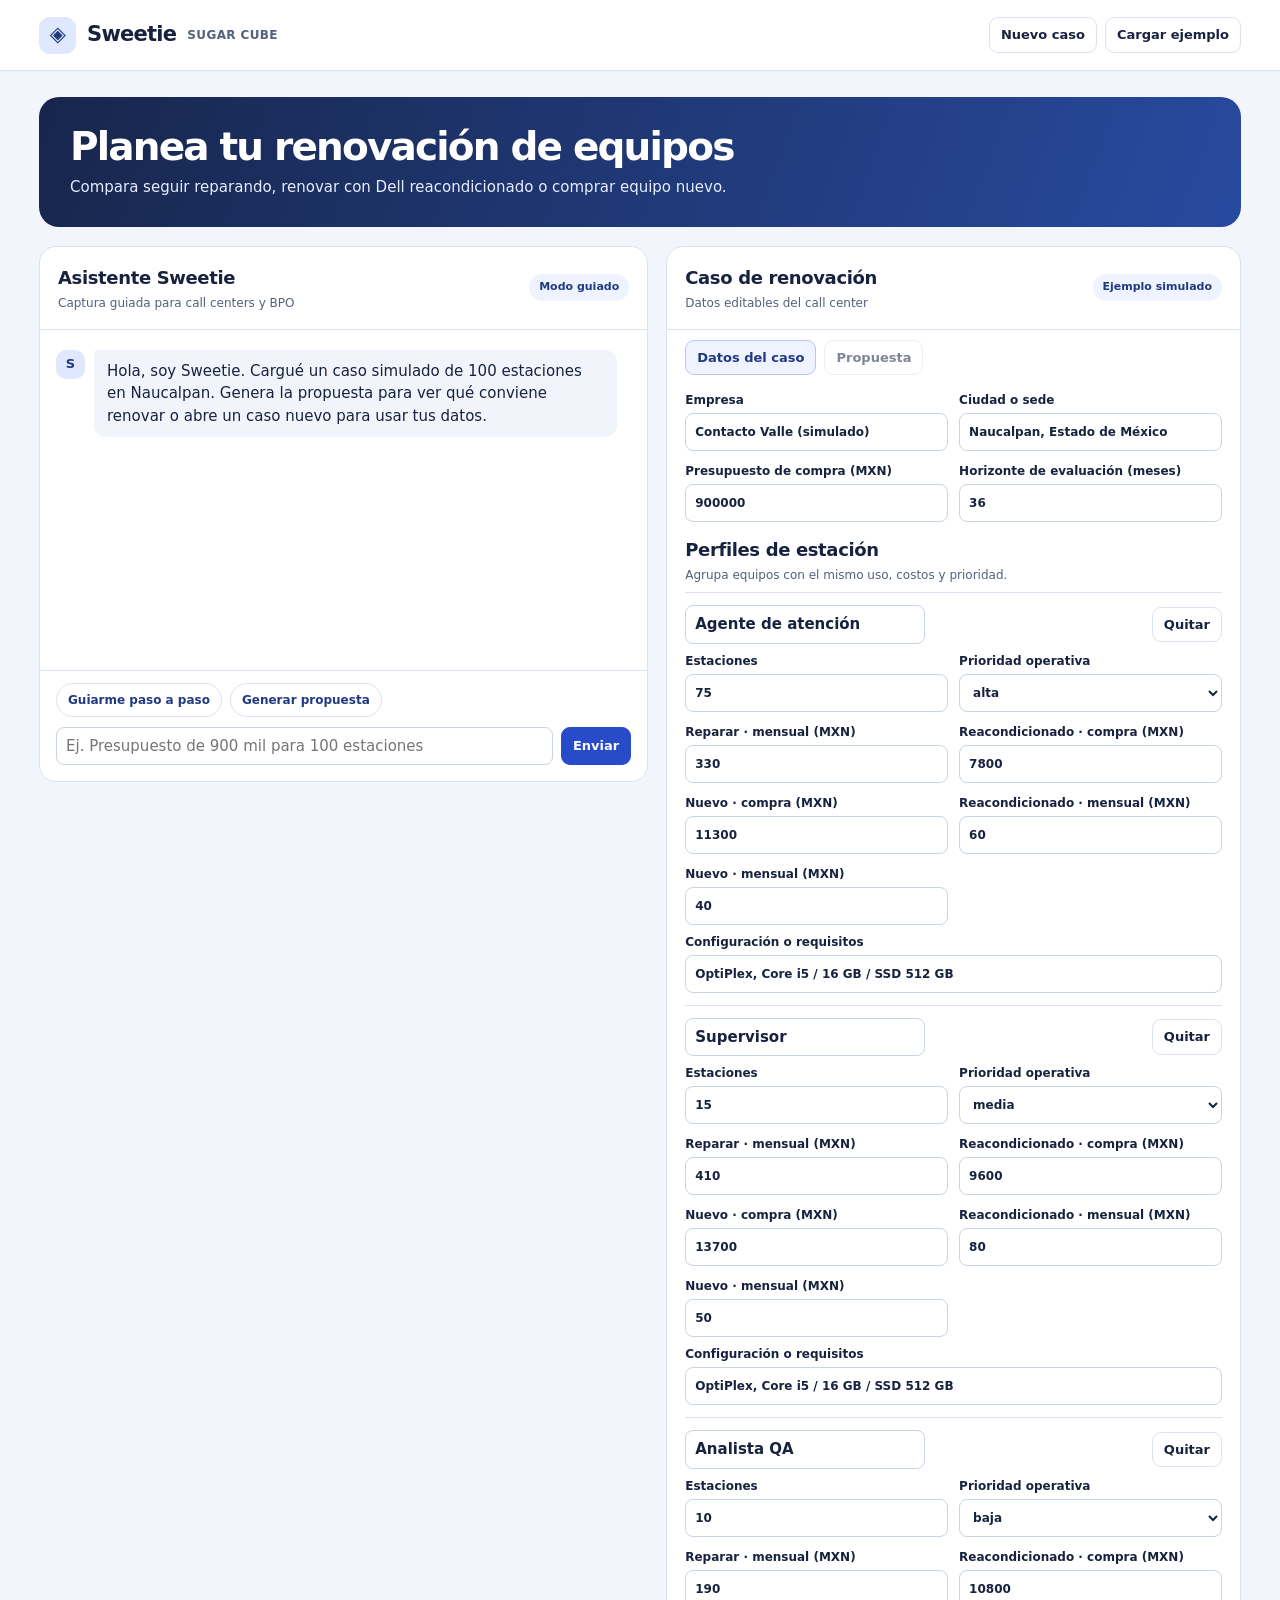
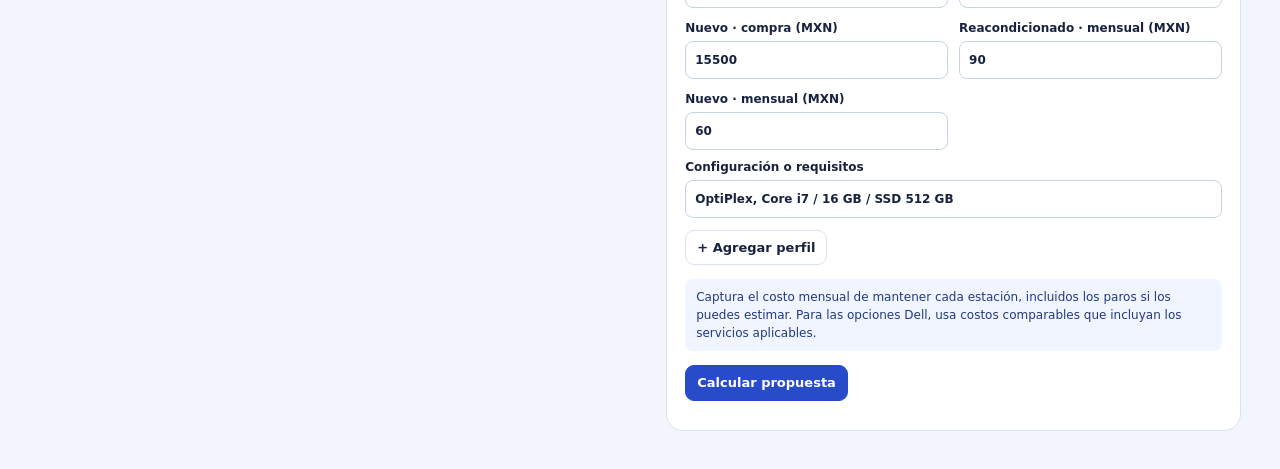
==== index.html @ 418b9417 "Add Sweetie MVP" ====
<!doctype html>
<html lang="es-MX">
<head>
<meta charset="utf-8">
<meta name="viewport" content="width=device-width,initial-scale=1">
<meta name="description" content="Sweetie estima el costo de renovar estaciones de trabajo de call centers.">
<title>Sweetie · Sugar Cube</title>
<style>
:root{color-scheme:light;--navy:#17233e;--muted:#53617a;--blue:#274bc9;--indigo:#203981;--line:#dbe3f0;--paper:#fff;--bg:#f2f5fb;--soft:#eef3ff;--good:#155c47}
*{box-sizing:border-box}body{margin:0;background:var(--bg);color:var(--navy);font:15px/1.5 "Segoe UI",system-ui,sans-serif}button,input,select{font:inherit}button{cursor:pointer}button:focus-visible,input:focus-visible,select:focus-visible,summary:focus-visible{outline:3px solid #6e8bff;outline-offset:3px}button:disabled{opacity:.55;cursor:default}
header{background:#fff;border-bottom:1px solid var(--line)}.top,main{max-width:1250px;margin:auto;padding:0 24px}.top{min-height:70px;display:flex;align-items:center;justify-content:space-between;gap:14px}.brand{display:flex;align-items:center;gap:11px;font-weight:750;font-size:21px;letter-spacing:-.035em}.mark,.avatar{display:grid;place-items:center;background:#dfe8ff;color:var(--indigo);font-weight:800}.mark{width:37px;height:37px;border-radius:11px}.brand span:last-child{font-size:12px;font-weight:650;color:var(--muted);letter-spacing:.03em}.top-actions,.actions,.quick,.tabs{display:flex;gap:8px;flex-wrap:wrap;align-items:center}
main{padding-bottom:38px}.intro{margin:26px 0 19px;padding:28px 31px;background:linear-gradient(110deg,#17264c,#284a9f);color:#fff;border-radius:20px}.intro p{margin:7px 0 0;color:#e7edff}.intro h1{font-size:clamp(27px,4vw,39px);line-height:1.13;margin:0;letter-spacing:-.047em}.columns{display:grid;grid-template-columns:minmax(0,1.06fr) minmax(0,1fr);align-items:start;gap:18px}.panel{background:#fff;border:1px solid var(--line);border-radius:17px;min-width:0;overflow:hidden}.panel-head{padding:17px 18px;border-bottom:1px solid var(--line);display:flex;justify-content:space-between;align-items:center;gap:12px}.panel h2{font-size:18px;margin:0;letter-spacing:-.02em}.caption{font-size:12px;color:var(--muted);margin:3px 0 0}.mode{font-size:11px;font-weight:700;background:var(--soft);color:var(--indigo);border-radius:20px;padding:5px 10px;white-space:nowrap}.log{min-height:265px;height:340px;overflow:auto;padding:20px 16px;display:flex;flex-direction:column;gap:15px}.msg{display:flex;gap:9px;align-items:flex-start}.msg.user{justify-content:flex-end}.avatar{border-radius:10px;flex:0 0 29px;height:29px;font-size:13px}.bubble{margin:0;padding:10px 13px;border-radius:3px 12px 12px;background:#f1f4fa;white-space:pre-wrap;overflow-wrap:anywhere;max-width:91%}.user .bubble{background:#e4ecff;border-radius:12px 3px 12px 12px}
.composer{padding:12px 16px 16px;border-top:1px solid var(--line)}.quick{margin-bottom:10px}.send{display:flex;gap:8px}.send input{flex:1;min-width:0}.button{background:#fff;border:1px solid var(--line);border-radius:9px;color:var(--navy);padding:7px 11px;font-weight:650;font-size:13px}.button:hover{background:var(--soft)}.primary{background:var(--blue);border-color:var(--blue);color:white}.primary:hover{background:#203caa}.chip{border-radius:20px;font-size:12px;color:var(--indigo)}input,select{border:1px solid #c8d3e5;border-radius:8px;min-height:38px;padding:7px 9px;background:#fff;color:var(--navy);width:100%}label{display:grid;gap:4px;font-size:12px;font-weight:650}label small{color:var(--muted);font-weight:400}.casebody,.report{padding:16px 18px}.tabs{padding:10px 18px 0}.tabs button[aria-pressed=true]{background:var(--soft);color:var(--indigo);border-color:#b5c7fb}.grid{display:grid;grid-template-columns:1fr 1fr;gap:11px}.profiles{margin:14px 0}.profile{padding:12px 0;border-top:1px solid var(--line)}.profile:first-of-type{margin-top:8px}.profile-head{display:flex;gap:8px;align-items:center;margin-bottom:8px;justify-content:space-between}.profile-head input{max-width:240px;font-weight:650}.profile-head button{min-width:70px}.actions{margin-top:14px}.report h3{font-size:16px;margin:16px 0 7px}.report h3:first-child{margin-top:0}.report p{margin:8px 0}.metrics{display:grid;grid-template-columns:repeat(3,minmax(0,1fr));gap:7px;margin:14px 0}.metric{background:var(--soft);border-radius:10px;padding:9px 8px}.metric strong{display:block;font-size:clamp(12px,1.5vw,18px);white-space:nowrap}.metric span{display:block;font-size:11px;color:var(--muted)}.table-wrap{overflow:auto}table{border-collapse:collapse;width:100%;font-size:12px;text-align:left;min-width:345px}th,td{padding:8px 6px;border-bottom:1px solid var(--line);vertical-align:top}th{color:var(--muted)}details{margin:12px 0}summary{cursor:pointer;font-weight:650;color:var(--indigo)}.notice{background:#f1f5ff;padding:9px 11px;border-radius:8px;color:var(--indigo);font-size:12px}.error{color:#a21c2c;font-size:13px}.success{color:var(--good);font-size:13px}[hidden]{display:none!important}.sr{position:absolute;width:1px;height:1px;padding:0;overflow:hidden;clip:rect(0,0,0,0);white-space:nowrap;border:0}
@media(max-width:850px){.columns{grid-template-columns:1fr}.log{height:300px}}@media(max-width:490px){.top,main{padding-left:12px;padding-right:12px}.intro{padding:20px}.panel-head,.casebody,.report{padding-left:12px;padding-right:12px}.brand span:last-child{display:none}.log{height:280px}.top-actions{justify-content:flex-end}.metric{padding:7px 5px}}
@media print{header,.intro,#chat,.tabs,#editor,#review .actions,#decision,.mode{display:none!important}body,main,.panel{background:white;padding:0;margin:0;border:0}.columns{display:block}.report{padding:0}}
</style>
</head>
<body>
<header><div class="top"><div class="brand"><span class="mark" aria-hidden="true">◈</span>Sweetie <span>SUGAR CUBE</span></div><div class="top-actions"><button class="button" id="reset">Nuevo caso</button><button class="button" id="demo">Cargar ejemplo</button></div></div></header>
<main>
  <section class="intro"><h1>Planea tu renovación de equipos</h1><p>Compara seguir reparando, renovar con Dell reacondicionado o comprar equipo nuevo.</p></section>
  <div class="columns">
    <section class="panel" id="chat" aria-labelledby="chat-title">
      <div class="panel-head"><div><h2 id="chat-title">Asistente Sweetie</h2><p class="caption">Captura guiada para call centers y BPO</p></div><span class="mode">Modo guiado</span></div>
      <div id="log" class="log" role="log" aria-label="Conversación con Sweetie"></div>
      <div class="composer">
        <div class="quick"><button class="button chip" id="guide">Guiarme paso a paso</button><button class="button chip" id="analyse">Generar propuesta</button></div>
        <form class="send" id="chat-form"><label class="sr" for="message">Mensaje para Sweetie</label><input id="message" placeholder="Ej. Presupuesto de 900 mil para 100 estaciones" maxlength="600" autocomplete="off" required><button class="button primary">Enviar</button></form>
      </div>
    </section>
    <section class="panel" id="workspace" aria-labelledby="case-title">
      <div class="panel-head"><div><h2 id="case-title">Caso de renovación</h2><p class="caption" id="case-caption">Datos editables del call center</p></div><span class="mode" id="case-mode">Ejemplo</span></div>
      <div class="tabs" role="group" aria-label="Vista del caso"><button class="button" id="edit-tab" aria-pressed="true">Datos del caso</button><button class="button" id="result-tab" aria-pressed="false" disabled>Propuesta</button></div>
      <form id="editor" class="casebody">
        <div class="grid">
          <label>Empresa<input name="company" maxlength="100" placeholder="Nombre del call center" required></label>
          <label>Ciudad o sede<input name="city" maxlength="100" placeholder="Ej. Naucalpan"></label>
          <label>Presupuesto de compra (MXN)<input name="budget" type="number" min="1" max="1000000000" step="1" required></label>
          <label>Horizonte de evaluación (meses)<input name="months" type="number" min="1" max="60" step="1" required></label>
        </div>
        <div class="profiles"><h2>Perfiles de estación</h2><p class="caption">Agrupa equipos con el mismo uso, costos y prioridad.</p><div id="profiles"></div><button type="button" class="button" id="add">+ Agregar perfil</button></div>
        <p class="notice" id="assumptions">Captura el costo mensual de mantener cada estación, incluidos los paros si los puedes estimar. Para las opciones Dell, usa costos comparables que incluyan los servicios aplicables.</p>
        <div class="actions"><button class="button primary" type="submit">Calcular propuesta</button></div>
        <p id="edit-status" class="error" role="status"></p>
      </form>
      <section id="review" class="report" hidden></section>
    </section>
  </div>
</main>
<script>
"use strict";
const byId = id => document.getElementById(id);
const currency = new Intl.NumberFormat("es-MX", {style:"currency", currency:"MXN", maximumFractionDigits:0});
const money = number => currency.format(number);
const profiles = [
  {name:"Agente de atención", qty:75, priority:"alta", repair:330, refurb:7800, fresh:11300, upkeep:60, freshUpkeep:40, spec:"OptiPlex, Core i5 / 16 GB / SSD 512 GB"},
  {name:"Supervisor", qty:15, priority:"media", repair:410, refurb:9600, fresh:13700, upkeep:80, freshUpkeep:50, spec:"OptiPlex, Core i5 / 16 GB / SSD 512 GB"},
  {name:"Analista QA", qty:10, priority:"baja", repair:190, refurb:10800, fresh:15500, upkeep:90, freshUpkeep:60, spec:"OptiPlex, Core i7 / 16 GB / SSD 512 GB"}
];
const blankProfile = () => ({name:"",qty:"",priority:"media",repair:"",refurb:"",fresh:"",upkeep:"",freshUpkeep:"",spec:""});
const demo = () => ({company:"Contacto Valle (simulado)",city:"Naucalpan, Estado de México",budget:900000,months:36,demo:true,profiles:structuredClone(profiles)});
const freshCase = () => ({company:"",city:"",budget:"",months:36,demo:false,profiles:[blankProfile()]});
const storageKey = "sweetie-sugarcube-v1";
function loadCase(){
  try {
    const saved = JSON.parse(localStorage.getItem(storageKey));
    if (Array.isArray(saved?.profiles) && saved.profiles.length) return saved;
  } catch {}
  return demo();
}
let data = loadCase();
let report = null;
let guideField = null;
let startedAt = Date.now();
let feedback = "";
function persist(){
  try {localStorage.setItem(storageKey, JSON.stringify(data));} catch {}
}
function invalidate(){
  report = null;
  feedback = "";
  byId("result-tab").disabled = true;
}
function escapeHtml(value){
  return String(value ?? "").replace(/[&<>"']/g, character => ({"&":"&amp;","<":"&lt;",">":"&gt;",'"':"&quot;","'":"&#39;"}[character]));
}
function appendMessage(text, sender="assistant"){
  const wrap = document.createElement("div");
  wrap.className = "msg " + sender;
  if (sender === "assistant"){
    const avatar = document.createElement("span");
    avatar.className = "avatar";
    avatar.setAttribute("aria-hidden","true");
    avatar.textContent = "S";
    wrap.append(avatar);
  }
  const bubble = document.createElement("p");
  bubble.className = "bubble";
  bubble.textContent = text;
  wrap.append(bubble);
  byId("log").append(wrap);
  byId("log").scrollTop = byId("log").scrollHeight;
}
const fieldNames = {qty:"Estaciones",repair:"Reparar · mensual (MXN)",refurb:"Reacondicionado · compra (MXN)",fresh:"Nuevo · compra (MXN)",upkeep:"Reacondicionado · mensual (MXN)",freshUpkeep:"Nuevo · mensual (MXN)"};
function numberField(key, value){
  return '<label>'+fieldNames[key]+'<input data-field="'+key+'" type="number" required min="'+(key==="qty"||key==="refurb"||key==="fresh"?1:0)+'" max="'+(key==="qty"?100000:10000000)+'" step="1" value="'+escapeHtml(value)+'"></label>';
}
function renderCase(){
  for (const key of ["company","city","budget","months"]) byId("editor").elements[key].value = data[key];
  byId("case-mode").textContent = data.demo ? "Ejemplo simulado" : "Caso editable";
  byId("profiles").innerHTML = data.profiles.map((profile,index) => `
    <section class="profile" data-index="${index}">
      <div class="profile-head"><label class="sr" for="profile-${index}">Nombre del perfil ${index+1}</label><input id="profile-${index}" data-field="name" placeholder="Nombre del perfil" maxlength="75" required value="${escapeHtml(profile.name)}">
      <button type="button" class="button" data-remove ${data.profiles.length===1?"disabled":""}>Quitar</button></div>
      <div class="grid">
        ${numberField("qty",profile.qty)}
        <label>Prioridad operativa<select data-field="priority">${["alta","media","baja"].map(value=>`<option ${profile.priority===value?"selected":""}>${value}</option>`).join("")}</select></label>
        ${["repair","refurb","fresh","upkeep","freshUpkeep"].map(key=>numberField(key,profile[key])).join("")}
      </div>
      <label style="margin-top:8px">Configuración o requisitos<input data-field="spec" maxlength="150" placeholder="Ej. 16 GB de RAM y SSD de 512 GB" value="${escapeHtml(profile.spec)}"></label>
    </section>`).join("");
}
function showTab(result){
  byId("review").hidden = !result;
  byId("editor").hidden = result;
  byId("edit-tab").setAttribute("aria-pressed", !result);
  byId("result-tab").setAttribute("aria-pressed", result);
  byId("edit-tab").style.background = result ? "" : "var(--soft)";
  byId("result-tab").style.background = result ? "var(--soft)" : "";
}
function replaceCase(next, message){
  data = next;
  feedback = "";
  guideField = null;
  startedAt = Date.now();
  invalidate();
  persist();
  renderCase();
  showTab(false);
  byId("log").replaceChildren();
  byId("edit-status").textContent = "";
  appendMessage(message);
}
function calculate(input){
  const period = Number(input.months);
  const budget = Number(input.budget);
  const priority = {alta:0,media:1,baja:2};
  const rows = input.profiles.map(profile => {
    const repair = Number(profile.repair) * period;
    const refurb = Number(profile.refurb) + Number(profile.upkeep) * period;
    const fresh = Number(profile.fresh) + Number(profile.freshUpkeep) * period;
    return { ...profile, qty:Number(profile.qty), repair, refurb, fresh, replace:0, option:"", savings:0, spend:0 };
  });
  const totals = rows.reduce((acc,row) => {
    acc.qty += row.qty;
    for (const scenario of ["repair","refurb","fresh"]) acc[scenario] += row[scenario] * row.qty;
    return acc;
  },{qty:0,repair:0,refurb:0,fresh:0});
  let remaining = budget;
  rows.sort((a,b) => priority[a.priority]-priority[b.priority] ||
    (b.repair-Math.min(b.refurb,b.fresh))-(a.repair-Math.min(a.refurb,a.fresh)));
  for (const row of rows){
    const options = [
      {label:"Dell reacondicionado", total:row.refurb, price:Number(row.refurb)-Number(row.upkeep)*period},
      {label:"Dell nuevo", total:row.fresh, price:Number(row.fresh)-Number(row.freshUpkeep)*period}
    ].sort((a,b) => a.total-b.total || a.price-b.price);
    row.choices = [];
    for (const option of options){
      if (option.total >= row.repair) continue;
      const count = Math.min(row.qty-row.replace, Math.floor(remaining/option.price));
      if (!count) continue;
      remaining -= count * option.price;
      row.replace += count;
      row.spend += count * option.price;
      row.savings += count * (row.repair-option.total);
      row.choices.push(count+" "+option.label);
    }
    row.option = row.choices.join(" + ") || "Seguir reparando";
  }
  const spend = budget-remaining;
  const savings = rows.reduce((sum,row)=>sum+row.savings,0);
  const replaced = rows.reduce((sum,row)=>sum+row.replace,0);
  return {period,budget,rows,totals,spend,savings,replaced,tco:totals.repair-savings};
}
function renderReport(){
  const {period,budget,rows,totals,spend,savings,replaced,tco} = report;
  byId("review").innerHTML = `
    <h3>${escapeHtml(data.company)}</h3>
    <p class="caption">${escapeHtml(data.city || "Sede por confirmar")} · ${totals.qty} estaciones · horizonte de ${period} meses · importes en MXN</p>
    <div class="metrics"><div class="metric"><span>Renovar ahora</span><strong>${replaced} de ${totals.qty}</strong></div><div class="metric"><span>Inversión de compra</span><strong>${money(spend)}</strong></div><div class="metric"><span>Ahorro estimado</span><strong>${money(savings)}</strong></div></div>
    <p>${replaced ? `El plan cuesta ${money(tco)} en ${period} meses frente a ${money(totals.repair)} si mantienes todos los equipos. Quedan ${money(budget-spend)} de presupuesto de compra.` : "Con los costos y el presupuesto capturados, seguir reparando es la recomendación económica. Si un equipo pone en riesgo la operación, revisa el costo de los paros y su prioridad."}</p>
    <h3>Qué equipos renovar primero</h3>
    <div class="table-wrap"><table><thead><tr><th>Perfil</th><th>Acción</th><th>Inversión</th><th>Ahorro</th></tr></thead><tbody>${rows.map(row=>`<tr><td><strong>${escapeHtml(row.name)}</strong><br>${row.qty} · prioridad ${row.priority}</td><td>${row.option}${row.replace>0 && row.replace<row.qty?"<br>"+(row.qty-row.replace)+" siguen en reparación":""}</td><td>${money(row.spend)}</td><td>${money(row.savings)}</td></tr>`).join("")}</tbody></table></div>
    <h3>Costo por estación a ${period} meses</h3>
    <div class="table-wrap"><table><thead><tr><th>Perfil</th><th>Reparar</th><th>Reacond.</th><th>Nuevo</th></tr></thead><tbody>${rows.map(row=>`<tr><td>${escapeHtml(row.name)}</td><td>${money(row.repair)}</td><td>${money(row.refurb)}</td><td>${money(row.fresh)}</td></tr>`).join("")}<tr><th>Flota completa</th><th>${money(totals.repair)}</th><th>${money(totals.refurb)}</th><th>${money(totals.fresh)}</th></tr></tbody></table></div>
    <details><summary>Cómo se calculó</summary><p>Costo total = compra + costo mensual × meses. El plan atiende primero la prioridad operativa y, dentro de cada nivel, el mayor ahorro potencial por estación. Solo renueva cuando reduce el costo total y cabe en presupuesto.</p></details>
    <p class="notice">${data.demo?"Ejemplo con datos y precios ficticios. ":"Estimación con los datos capturados. "}El partner Dell Gold o Authorized debe confirmar precio, disponibilidad, instalación y garantía.</p>
    <label id="decision">¿Acepta cotizar con un partner?<select id="feedback"><option value="">Pendiente</option><option value="Sí">Sí, acepta cotizar</option><option value="No">No por ahora</option></select></label>
    <div class="actions"><button class="button primary" id="download">Descargar solicitud</button><button class="button" id="print">Imprimir / PDF</button></div>
  `;
  byId("feedback").value = feedback;
  byId("feedback").addEventListener("change",event=>{feedback=event.target.value;});
  byId("download").addEventListener("click",download);
  byId("print").addEventListener("click",()=>window.print());
}
function download(){
  const text = [
    "SWEETIE · SOLICITUD DE COTIZACIÓN PRELIMINAR",
    "Destinatario: partner Dell Gold o Authorized",
    "Empresa: "+data.company, "Sede: "+(data.city||"Por confirmar"),
    "Caso: "+(data.demo?"simulado":"capturado"), "Moneda: MXN",
    "Estado de aceptación: "+(feedback||"Pendiente"),
    "Horizonte: "+report.period+" meses", "Presupuesto de compra: "+money(report.budget),
    "Inversión estimada: "+money(report.spend), "Ahorro estimado: "+money(report.savings),
    "Tiempo desde carga del caso: "+report.elapsed+" s al generar la propuesta",
    "",...report.rows.flatMap(row=>[
      row.name+" · "+row.qty+" estaciones · prioridad "+row.priority,
      "Configuración requerida: "+(row.spec||"Por confirmar"),
      "Plan: "+row.option+(row.replace && row.replace<row.qty ? "; reparar "+(row.qty-row.replace) : ""),
      "Costo por estación en el horizonte: reparar "+money(row.repair)+", reacondicionado "+money(row.refurb)+", nuevo "+money(row.fresh),""
    ]),
    "Favor de confirmar configuración, stock, condición, garantía, instalación, impuestos y plazo de entrega."
  ].join("\r\n");
  const url = URL.createObjectURL(new Blob(["\ufeff",text],{type:"text/plain;charset=utf-8"}));
  const link = document.createElement("a");
  link.href = url;
  link.download = "Sweetie_Solicitud_Cotizacion.txt";
  link.click();
  setTimeout(()=>URL.revokeObjectURL(url),1000);
}
function analyse(){
  showTab(false);
  const form=byId("editor");
  if (!form.reportValidity() || !data.company.trim() || data.profiles.some(profile=>!profile.name.trim())){
    byId("edit-status").textContent = "Completa los datos requeridos y asigna un nombre a cada perfil.";
    appendMessage("Para calcular la propuesta, necesito los datos requeridos de tu caso. Revisa los campos marcados y vuelve a intentar.");
    return;
  }
  byId("edit-status").textContent = "";
  report = {...calculate(data),elapsed:Math.round((Date.now()-startedAt)/1000)};
  guideField = null;
  renderReport();
  byId("result-tab").disabled = false;
  showTab(true);
  appendMessage(report.replaced
    ? "Empezaría por renovar "+report.replaced+" de "+report.totals.qty+" estaciones. La inversión estimada es "+money(report.spend)+" MXN y el ahorro frente a seguir reparando es "+money(report.savings)+" MXN a "+report.period+" meses. Revisa el desglose en la propuesta."
    : "Con los datos capturados, recomiendo seguir reparando. Consulta en la propuesta cuánto cuesta cada alternativa y ajusta los supuestos si tienes datos más precisos.");
}
const prompts = {
  company:"¿Cómo se llama el call center?",
  budget:"¿Cuál es el presupuesto de compra en pesos mexicanos? Puedes escribir 900 mil o 1.2 millones.",
  qty:"¿Cuántas estaciones tiene el primer perfil? Si hay más perfiles, puedes agregarlos en Datos del caso.",
  repair:"¿Cuánto cuesta al mes mantener cada estación de ese perfil? Incluye paros si los conoces.",
  refurb:"¿Cuánto cuesta comprar una estación Dell reacondicionada para ese perfil?",
  fresh:"¿Cuánto cuesta comprar una estación Dell nueva para ese perfil?",
  upkeep:"¿Cuál sería el costo mensual por estación reacondicionada? Usa 0 solo si corresponde a tu supuesto.",
  freshUpkeep:"¿Cuál sería el costo mensual de mantenimiento por estación nueva?",
  months:"¿En cuántos meses quieres comparar las alternativas? Elige entre 1 y 60."
};
function askNext(){
  const first = data.profiles[0];
  guideField = Object.keys(prompts).find(field=>(field in data?data[field]:first[field])==="") || null;
  appendMessage(guideField ? prompts[guideField] : "Ya tienes datos para el primer perfil. Revisa el nombre, la prioridad y los requisitos en Datos del caso. Luego puedes agregar perfiles o generar la propuesta.");
}
function parseAmount(value){
  const match = value.match(/\d[\d,.\s]*(?:\s*(?:millones|millón|millon|mil)\b)?/i);
  if (!match) return null;
  const raw = match[0].trim().replace(/\s+(?=\d)/g,"");
  const scale = /mill/i.test(raw) ? 1000000 : /mil/i.test(raw) ? 1000 : 1;
  const digits = raw.replace(/[^\d.,]/g,"");
  const number = Number(scale>1 && /^\d+,\d{1,2}$/.test(digits) ? digits.replace(",",".") : digits.replace(/,/g,""));
  return Number.isFinite(number) ? Math.round(number*scale) : null;
}
function capture(message){
  const norm = message.toLowerCase().normalize("NFD").replace(/[\u0300-\u036f]/g,"");
  if (/generar|calcular|ver propuesta|^cotizar$/.test(norm)){analyse();return;}
  if (guideField){
    const field = guideField;
    const value = field==="company" ? message.slice(0,100) : parseAmount(message);
    const min = ["repair","upkeep","freshUpkeep"].includes(field)?0:1;
    const max = ({budget:1e9,qty:100000,months:60})[field] || 1e7;
    if(field!=="company" && (value===null || value<min || value>max || /^\s*-/.test(message))){
      appendMessage("Ese valor queda fuera del rango permitido. "+prompts[field]);
      return;
    }
    if(field in data){data[field]=value;}else{data.profiles[0][field]=value;}
    if (!data.profiles[0].name) data.profiles[0].name="Agentes de atención";
    invalidate();persist();renderCase();showTab(false);askNext();return;
  }
  const captured = [];
  const quantity = norm.match(/(?:^|[^\d.,-])(\d+)\s*(?:estaciones|equipos|puestos|computadoras)\b/);
  const budget = norm.match(/presupuesto\s*(?:(?:es|de|maximo)\s*)*[:=]?\s*\$?\s*(\d[\d,.]*(?:\s*(?:millones|millon|mil)\b)?)/);
  const months = norm.match(/(?:^|[^\d.,-])(\d+)\s*meses\b/);
  if (quantity && Number(quantity[1])>0 && Number(quantity[1])<=100000) {
    if(data.profiles.length===1){data.profiles[0].qty=Number(quantity[1]);captured.push(quantity[1]+" estaciones");}
    else if (Number(quantity[1])!==data.profiles.reduce((sum,row)=>sum+Number(row.qty),0)){
      appendMessage("El caso tiene varios perfiles. Ajusta el número de estaciones de cada perfil en Datos del caso.");
    }
  }
  if (budget){
    const amount = parseAmount(budget[1]);
    if(amount>0 && amount<=1e9){data.budget=amount;captured.push("presupuesto de "+money(amount)+" MXN");}
  }
  if (months && Number(months[1])>0 && Number(months[1])<=60){data.months=Number(months[1]);captured.push(months[1]+" meses de evaluación");}
  if(captured.length){
    invalidate();persist();renderCase();showTab(false);
    appendMessage("Actualicé el caso con "+captured.join(", ")+". Puedes completar los datos por perfil o generar la propuesta.");
    return;
  }
  if(/ahorro|costo total|formula/.test(norm)){
    appendMessage("Para cada estación sumo el precio de compra y los costos mensuales del horizonte elegido. El ahorro es la diferencia frente a seguir reparando durante esos mismos meses.");
    return;
  }
  if(/partner|garantia|inventario/.test(norm)){
    appendMessage("El partner Dell Gold o Authorized revisa la solicitud y confirma disponibilidad, precio, garantía e instalación. Puedes descargar la solicitud desde la propuesta.");
    return;
  }
  appendMessage("Puedo capturar presupuesto, número de estaciones y meses, o guiarte con los campos que faltan. Prueba «Presupuesto de 900 mil para 100 estaciones» o selecciona Guiarme paso a paso.");
}
byId("editor").addEventListener("input",event=>{
  const target=event.target;
  const row=target.closest("[data-index]");
  if(row){data.profiles[Number(row.dataset.index)][target.dataset.field]=target.value;}
  else if(target.name){data[target.name]=target.value;}
  invalidate();persist();
});
byId("editor").addEventListener("submit",event=>{event.preventDefault();analyse();});
byId("profiles").addEventListener("click",event=>{
  const button=event.target.closest("[data-remove]");
  if(!button || data.profiles.length===1)return;
  data.profiles.splice(Number(button.closest("[data-index]").dataset.index),1);
  invalidate();persist();renderCase();
});
byId("add").addEventListener("click",()=>{
  data.profiles.push(blankProfile());invalidate();persist();renderCase();
  byId("profile-"+(data.profiles.length-1)).focus();
});
byId("chat-form").addEventListener("submit",event=>{
  event.preventDefault();
  const field=byId("message");
  const message=field.value.trim();
  if(!message)return;
  field.value="";appendMessage(message,"user");capture(message);
});
byId("guide").addEventListener("click",()=>{showTab(false);askNext();byId("message").focus();});
byId("analyse").addEventListener("click",analyse);
byId("edit-tab").addEventListener("click",()=>showTab(false));
byId("result-tab").addEventListener("click",()=>{if(report)showTab(true);});
byId("reset").addEventListener("click",()=>{
  if (!data.demo && data.company && !window.confirm("¿Reemplazar el caso actual por uno nuevo?")) return;
  replaceCase(freshCase(),"Hola, soy Sweetie. ¿Cómo se llama el call center que quiere renovar sus equipos?");
  guideField = "company";
});
byId("demo").addEventListener("click",()=>{
  if (!data.demo && data.company && !window.confirm("¿Reemplazar el caso actual por el ejemplo?")) return;
  replaceCase(demo(),"Cargué un ejemplo de 100 estaciones en Naucalpan. Puedes cambiar sus datos o generar la propuesta para ver qué conviene renovar primero.");
});
renderCase();
showTab(false);
appendMessage(data.demo
  ? "Hola, soy Sweetie. Cargué un caso simulado de 100 estaciones en Naucalpan. Genera la propuesta para ver qué conviene renovar o abre un caso nuevo para usar tus datos."
  : "Hola, soy Sweetie. Puedes retomar tu caso guardado, ajustar los perfiles o generar la propuesta.");
</script>
</body>
</html>
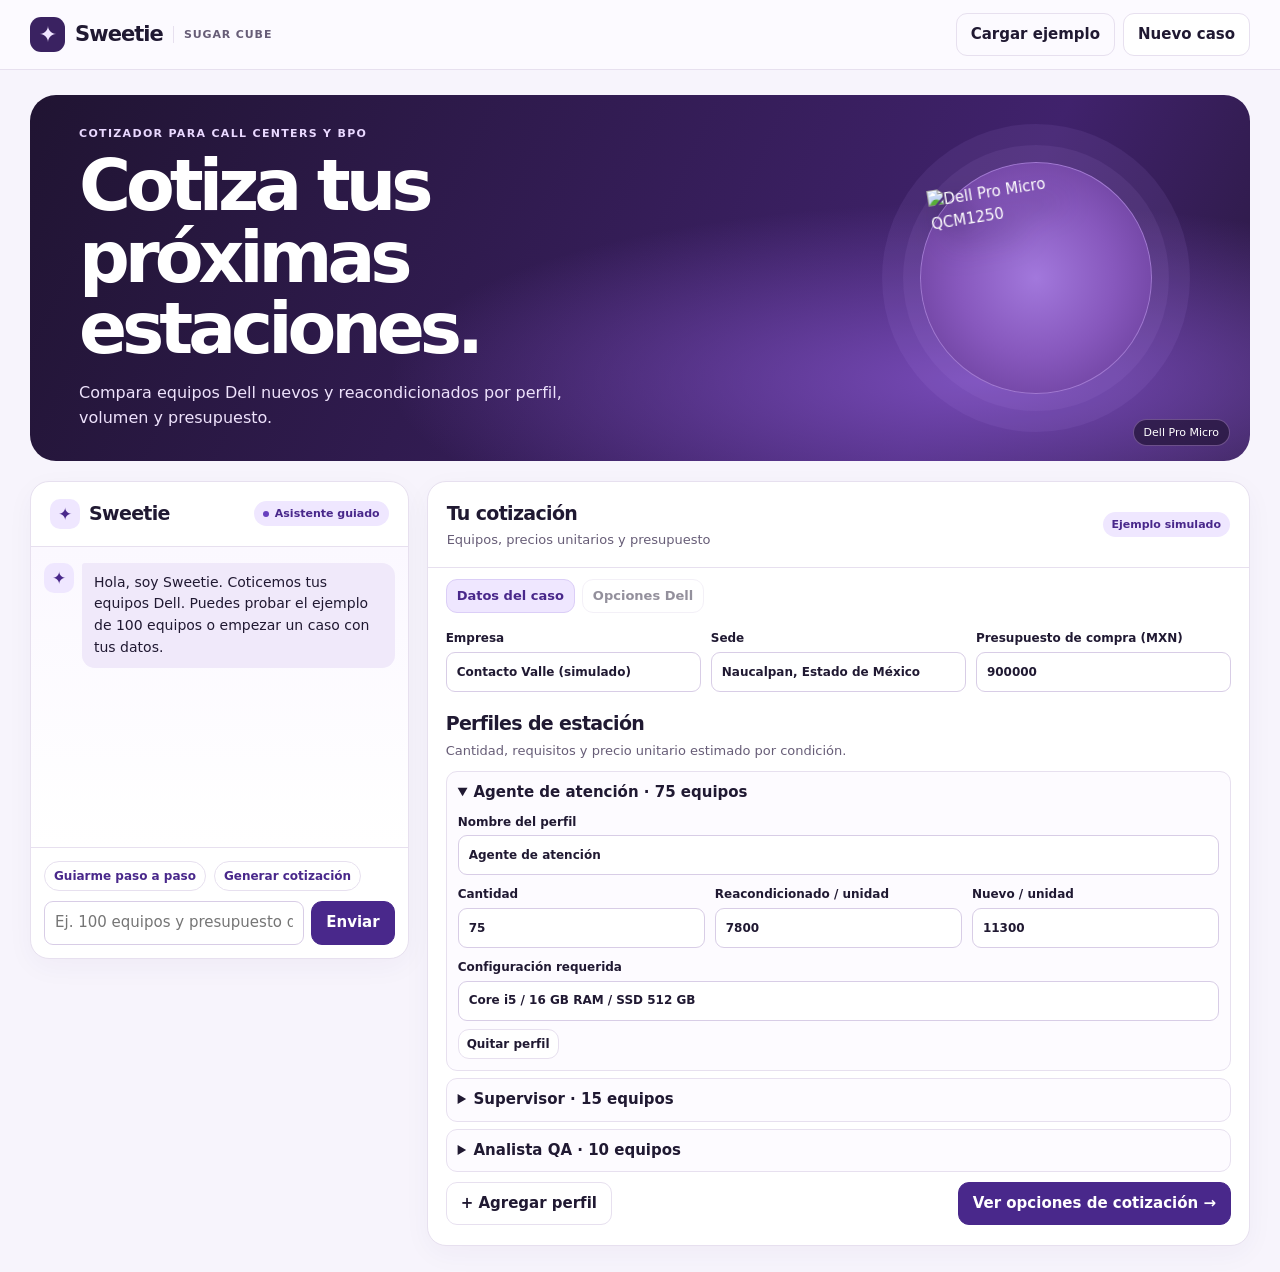
==== commit 87234e42: "Redesign Sweetie and add illustrated Dell purchase quotes" ====
--- a/index.html
+++ b/index.html
@@ -2,365 +2,294 @@
 <html lang="es-MX">
 <head>
 <meta charset="utf-8">
-<meta name="viewport" content="width=device-width,initial-scale=1">
-<meta name="description" content="Sweetie estima el costo de renovar estaciones de trabajo de call centers.">
+<meta name="viewport" content="width=device-width, initial-scale=1">
+<meta name="description" content="Cotiza equipos Dell nuevos y reacondicionados para tu call center con Sweetie.">
 <title>Sweetie · Sugar Cube</title>
+<link rel="preconnect" href="https://i.dell.com">
 <style>
-:root{color-scheme:light;--navy:#17233e;--muted:#53617a;--blue:#274bc9;--indigo:#203981;--line:#dbe3f0;--paper:#fff;--bg:#f2f5fb;--soft:#eef3ff;--good:#155c47}
-*{box-sizing:border-box}body{margin:0;background:var(--bg);color:var(--navy);font:15px/1.5 "Segoe UI",system-ui,sans-serif}button,input,select{font:inherit}button{cursor:pointer}button:focus-visible,input:focus-visible,select:focus-visible,summary:focus-visible{outline:3px solid #6e8bff;outline-offset:3px}button:disabled{opacity:.55;cursor:default}
-header{background:#fff;border-bottom:1px solid var(--line)}.top,main{max-width:1250px;margin:auto;padding:0 24px}.top{min-height:70px;display:flex;align-items:center;justify-content:space-between;gap:14px}.brand{display:flex;align-items:center;gap:11px;font-weight:750;font-size:21px;letter-spacing:-.035em}.mark,.avatar{display:grid;place-items:center;background:#dfe8ff;color:var(--indigo);font-weight:800}.mark{width:37px;height:37px;border-radius:11px}.brand span:last-child{font-size:12px;font-weight:650;color:var(--muted);letter-spacing:.03em}.top-actions,.actions,.quick,.tabs{display:flex;gap:8px;flex-wrap:wrap;align-items:center}
-main{padding-bottom:38px}.intro{margin:26px 0 19px;padding:28px 31px;background:linear-gradient(110deg,#17264c,#284a9f);color:#fff;border-radius:20px}.intro p{margin:7px 0 0;color:#e7edff}.intro h1{font-size:clamp(27px,4vw,39px);line-height:1.13;margin:0;letter-spacing:-.047em}.columns{display:grid;grid-template-columns:minmax(0,1.06fr) minmax(0,1fr);align-items:start;gap:18px}.panel{background:#fff;border:1px solid var(--line);border-radius:17px;min-width:0;overflow:hidden}.panel-head{padding:17px 18px;border-bottom:1px solid var(--line);display:flex;justify-content:space-between;align-items:center;gap:12px}.panel h2{font-size:18px;margin:0;letter-spacing:-.02em}.caption{font-size:12px;color:var(--muted);margin:3px 0 0}.mode{font-size:11px;font-weight:700;background:var(--soft);color:var(--indigo);border-radius:20px;padding:5px 10px;white-space:nowrap}.log{min-height:265px;height:340px;overflow:auto;padding:20px 16px;display:flex;flex-direction:column;gap:15px}.msg{display:flex;gap:9px;align-items:flex-start}.msg.user{justify-content:flex-end}.avatar{border-radius:10px;flex:0 0 29px;height:29px;font-size:13px}.bubble{margin:0;padding:10px 13px;border-radius:3px 12px 12px;background:#f1f4fa;white-space:pre-wrap;overflow-wrap:anywhere;max-width:91%}.user .bubble{background:#e4ecff;border-radius:12px 3px 12px 12px}
-.composer{padding:12px 16px 16px;border-top:1px solid var(--line)}.quick{margin-bottom:10px}.send{display:flex;gap:8px}.send input{flex:1;min-width:0}.button{background:#fff;border:1px solid var(--line);border-radius:9px;color:var(--navy);padding:7px 11px;font-weight:650;font-size:13px}.button:hover{background:var(--soft)}.primary{background:var(--blue);border-color:var(--blue);color:white}.primary:hover{background:#203caa}.chip{border-radius:20px;font-size:12px;color:var(--indigo)}input,select{border:1px solid #c8d3e5;border-radius:8px;min-height:38px;padding:7px 9px;background:#fff;color:var(--navy);width:100%}label{display:grid;gap:4px;font-size:12px;font-weight:650}label small{color:var(--muted);font-weight:400}.casebody,.report{padding:16px 18px}.tabs{padding:10px 18px 0}.tabs button[aria-pressed=true]{background:var(--soft);color:var(--indigo);border-color:#b5c7fb}.grid{display:grid;grid-template-columns:1fr 1fr;gap:11px}.profiles{margin:14px 0}.profile{padding:12px 0;border-top:1px solid var(--line)}.profile:first-of-type{margin-top:8px}.profile-head{display:flex;gap:8px;align-items:center;margin-bottom:8px;justify-content:space-between}.profile-head input{max-width:240px;font-weight:650}.profile-head button{min-width:70px}.actions{margin-top:14px}.report h3{font-size:16px;margin:16px 0 7px}.report h3:first-child{margin-top:0}.report p{margin:8px 0}.metrics{display:grid;grid-template-columns:repeat(3,minmax(0,1fr));gap:7px;margin:14px 0}.metric{background:var(--soft);border-radius:10px;padding:9px 8px}.metric strong{display:block;font-size:clamp(12px,1.5vw,18px);white-space:nowrap}.metric span{display:block;font-size:11px;color:var(--muted)}.table-wrap{overflow:auto}table{border-collapse:collapse;width:100%;font-size:12px;text-align:left;min-width:345px}th,td{padding:8px 6px;border-bottom:1px solid var(--line);vertical-align:top}th{color:var(--muted)}details{margin:12px 0}summary{cursor:pointer;font-weight:650;color:var(--indigo)}.notice{background:#f1f5ff;padding:9px 11px;border-radius:8px;color:var(--indigo);font-size:12px}.error{color:#a21c2c;font-size:13px}.success{color:var(--good);font-size:13px}[hidden]{display:none!important}.sr{position:absolute;width:1px;height:1px;padding:0;overflow:hidden;clip:rect(0,0,0,0);white-space:nowrap;border:0}
-@media(max-width:850px){.columns{grid-template-columns:1fr}.log{height:300px}}@media(max-width:490px){.top,main{padding-left:12px;padding-right:12px}.intro{padding:20px}.panel-head,.casebody,.report{padding-left:12px;padding-right:12px}.brand span:last-child{display:none}.log{height:280px}.top-actions{justify-content:flex-end}.metric{padding:7px 5px}}
-@media print{header,.intro,#chat,.tabs,#editor,#review .actions,#decision,.mode{display:none!important}body,main,.panel{background:white;padding:0;margin:0;border:0}.columns{display:block}.report{padding:0}}
+:root{--ink:#201932;--muted:#675d77;--line:#e7e0ef;--page:#f7f4fc;--white:#fff;--plum:#49288b;--violet:#6840bf;--lilac:#efe7ff;--night:#201432;--lime:#e2ff9c}
+*{box-sizing:border-box}body{margin:0;background:var(--page);color:var(--ink);font:15px/1.55 "Segoe UI",system-ui,sans-serif}button,input,textarea{font:inherit}button{cursor:pointer}button:disabled{cursor:default;opacity:.48}button:focus-visible,a:focus-visible,input:focus-visible,textarea:focus-visible,summary:focus-visible{outline:3px solid #9872eb;outline-offset:3px}a{color:var(--plum)}button{border:1px solid var(--line);background:#fff;color:var(--ink);font-weight:650;border-radius:11px;padding:9px 14px}button:hover:not(:disabled){background:#f3ecff}.primary{background:var(--plum);color:white;border-color:var(--plum)}.primary:hover:not(:disabled){background:#5b33a8}.quiet{background:transparent}.wrap{width:min(1220px,calc(100% - 48px));margin:auto}
+header{border-bottom:1px solid var(--line);background:#fcfaff}.mast{display:flex;align-items:center;justify-content:space-between;gap:12px;min-height:69px}.brand{display:flex;gap:10px;align-items:center;font-size:21px;letter-spacing:-.045em;font-weight:800}.brand small{font-size:11px;color:var(--muted);letter-spacing:.08em;border-left:1px solid var(--line);padding-left:10px}.mark{display:grid;place-items:center;width:35px;height:35px;border-radius:11px;background:#3a2261;color:#f0e5ff;font-size:22px;line-height:1}.actions{display:flex;gap:8px;flex-wrap:wrap}
+.hero{margin:25px 0 20px;min-height:268px;display:grid;grid-template-columns:minmax(0,1fr) minmax(250px,.54fr);align-items:center;overflow:hidden;border-radius:26px;color:#fff;background:radial-gradient(ellipse at 78% 78%,#764ab6 0%,transparent 44%),linear-gradient(115deg,#201432,#40226c 75%,#2a1940);position:relative}.hero-copy{padding:30px clamp(24px,4vw,49px);z-index:1}.overline{font-size:11px;font-weight:750;letter-spacing:.12em;text-transform:uppercase;margin:0 0 8px}.hero .overline{color:#e9d8ff}.hero h1{font-size:clamp(38px,5.7vw,71px);line-height:1.01;letter-spacing:-.071em;margin:0;max-width:690px}.hero p:last-child{color:#eee2fc;margin:16px 0 0;max-width:490px;font-size:16px}.hero-art{position:relative;align-self:stretch;min-height:242px;display:grid;place-items:center;isolation:isolate}.hero-art::before{content:"";position:absolute;width:230px;aspect-ratio:1;border:1px solid #ba95e8a0;border-radius:50%;background:radial-gradient(circle,#a278dc 0%,#8758bd 48%,#613790 100%);box-shadow:0 0 0 17px #b48be719,0 0 0 38px #b48be71a;z-index:-1}.hero-art img{height:205px;width:190px;object-fit:contain;transform:rotate(-9deg);filter:drop-shadow(14px 20px 14px #170e33b8)}.hero-art figcaption{position:absolute;right:20px;bottom:15px;background:#281840cc;border:1px solid #a883c880;border-radius:30px;padding:4px 10px;font-size:11px;color:#fff}.hero-art{margin:0}
+.workspace{display:grid;grid-template-columns:minmax(260px,.63fr) minmax(0,1.37fr);align-items:start;gap:18px;margin-bottom:26px}.panel{border:1px solid var(--line);border-radius:19px;min-width:0;background:var(--white);overflow:hidden;box-shadow:0 8px 28px #36235f0a}.panel-head{padding:17px 19px;border-bottom:1px solid var(--line);display:flex;align-items:center;justify-content:space-between;gap:8px}.panel-head h2,.body h3{margin:0;font-size:19px;letter-spacing:-.035em}.sub{margin:2px 0 0;color:var(--muted);font-size:13px}.avatar{display:grid;place-items:center;flex:none;width:30px;height:30px;border-radius:10px;background:var(--lilac);color:var(--plum);font-weight:800;font-size:17px}.chat-title{display:flex;align-items:center;gap:9px}.tag{display:inline-flex;align-items:center;gap:6px;color:var(--plum);background:var(--lilac);border-radius:20px;padding:4px 9px;font-weight:750;font-size:11px;white-space:nowrap}.tag i{width:6px;height:6px;border-radius:50%;background:var(--violet)}.chat-log{background:linear-gradient(#fbf8ff,#fff);height:300px;overflow:auto;padding:16px 13px;display:flex;flex-direction:column;gap:13px}.msg{display:flex;align-items:flex-start;gap:8px}.msg.user{justify-content:flex-end}.bubble{border-radius:3px 13px 13px;background:#f0e9fa;padding:9px 12px;margin:0;max-width:calc(100% - 37px);overflow-wrap:anywhere;white-space:pre-wrap;font-size:14px}.user .bubble{background:#462775;color:#fff;border-radius:13px 3px 13px 13px}.composer{padding:13px;border-top:1px solid var(--line)}.composer .actions{margin-bottom:10px}.chip{padding:5px 9px;color:var(--plum);font-size:12px;border-radius:20px}.send{display:flex;gap:7px}.send input{min-width:0}
+input,textarea{width:100%;border:1px solid #d8cde6;color:var(--ink);border-radius:9px;background:#fff;padding:8px 10px;min-height:40px}.tabs{display:flex;gap:7px;padding:11px 18px 0}.tabs button{padding:6px 10px;font-size:13px}.tabs [aria-pressed=true]{background:var(--lilac);color:var(--plum);border-color:#dbcef7}.body{padding:16px 18px 20px}.fields{display:grid;grid-template-columns:repeat(2,minmax(0,1fr));gap:10px}.fields.three{grid-template-columns:repeat(3,minmax(0,1fr))}label{display:grid;gap:4px;font-weight:650;font-size:12px;min-width:0}.field-wide{grid-column:1 / -1}#profiles{margin:10px 0}.profile{border:1px solid var(--line);background:#fdfbff;border-radius:11px;margin:7px 0}.profile summary{cursor:pointer;padding:9px 11px;font-weight:700;overflow-wrap:anywhere}.profile-body{padding:0 11px 11px}.profile-body button{margin-top:8px;font-size:12px;padding:5px 8px}.edit-head{margin:17px 0 2px}.edit-actions{display:flex;gap:8px;justify-content:space-between;flex-wrap:wrap}.error{color:#aa1d42;margin:7px 0 0}.error:empty{display:none}
+.quote-grid{display:grid;grid-template-columns:repeat(2,minmax(0,1fr));gap:12px;margin:14px 0}.quote-card{display:flex;flex-direction:column;border:1px solid var(--line);border-radius:14px;overflow:hidden;min-width:0}.quote-card.selected{border-color:#8761d2;box-shadow:0 0 0 2px #e6d9ff}.product-art{height:152px;display:grid;place-items:center;position:relative;background:radial-gradient(ellipse at 48% 75%,#e0caff,#f7f1ff 75%)}.product-art.new{background:radial-gradient(ellipse at 48% 75%,#d8f0bd,#f1f7e6 78%)}.product-art img{width:110px;height:125px;object-fit:contain;filter:drop-shadow(8px 13px 7px #29193738)}.product-art .tag{position:absolute;left:8px;top:8px;background:white;color:#42266d}.product-info{padding:11px 12px 13px;display:flex;flex:1;flex-direction:column;align-items:flex-start}.product-info h4{font-size:15px;line-height:1.2;margin:0 0 3px;letter-spacing:-.025em}.model{color:var(--muted);font-size:12px;margin:0 0 7px}.price{font-size:clamp(19px,2.3vw,30px);letter-spacing:-.05em;line-height:1.05;font-weight:800;overflow-wrap:anywhere}.price small{font-size:11px;letter-spacing:0}.budget{font-size:12px;margin:6px 0 8px;color:#1d654a}.budget.over{color:#9b3a24}.product-info button{margin-top:auto;width:100%;font-size:12px;padding:6px}.product-info a{font-size:11px;margin-top:6px}.scroll{overflow:auto}table{border-collapse:collapse;width:100%;min-width:365px;font-size:12px;text-align:left}th,td{padding:8px 6px;border-bottom:1px solid var(--line);vertical-align:top}th{color:var(--muted)}td small{display:block;color:var(--muted)}.report-note{font-size:12px;color:var(--muted);margin:12px 0}.quote-actions{display:flex;flex-wrap:wrap;gap:7px;margin-top:8px}.quote-actions button{font-size:13px}.sr-only{position:absolute;width:1px;height:1px;overflow:hidden;clip-path:inset(50%)}[hidden]{display:none!important}
+@media(max-width:790px){.workspace{grid-template-columns:1fr}.chat-log{height:200px}.hero h1{font-size:clamp(42px,7.5vw,61px)}}@media(max-width:520px){.wrap{width:calc(100% - 24px)}.brand small{display:none}.mast button{font-size:12px;padding:7px 8px}.hero{grid-template-columns:1fr;margin-top:13px}.hero-copy{padding-bottom:8px}.hero-art{min-height:153px}.hero-art::before{width:130px}.hero-art img{height:116px}.hero-art figcaption{right:10px;bottom:8px}.fields.three{grid-template-columns:repeat(2,minmax(0,1fr))}.body{padding:12px}.quote-grid{gap:7px}.product-info{padding:8px}.product-art{height:123px}.product-art img{height:97px}.price{font-size:19px}}@media(prefers-reduced-motion:no-preference){button{transition:background .16s,border-color .16s}}@media print{header,.hero,#chat,.tabs,#editor,.quote-actions,.product-info button{display:none!important}.wrap{width:100%}.workspace{display:block}.panel{border:0;box-shadow:none}}
 </style>
 </head>
 <body>
-<header><div class="top"><div class="brand"><span class="mark" aria-hidden="true">◈</span>Sweetie <span>SUGAR CUBE</span></div><div class="top-actions"><button class="button" id="reset">Nuevo caso</button><button class="button" id="demo">Cargar ejemplo</button></div></div></header>
-<main>
-  <section class="intro"><h1>Planea tu renovación de equipos</h1><p>Compara seguir reparando, renovar con Dell reacondicionado o comprar equipo nuevo.</p></section>
-  <div class="columns">
+<header><div class="wrap mast"><div class="brand"><span class="mark" aria-hidden="true">✦</span>Sweetie <small>SUGAR CUBE</small></div><div class="actions"><button id="demo" class="quiet">Cargar ejemplo</button><button id="reset">Nuevo caso</button></div></div></header>
+<main class="wrap">
+  <section class="hero" aria-labelledby="page-title">
+    <div class="hero-copy"><p class="overline">Cotizador para call centers y BPO</p><h1 id="page-title">Cotiza tus próximas estaciones.</h1><p>Compara equipos Dell nuevos y reacondicionados por perfil, volumen y presupuesto.</p></div>
+    <figure class="hero-art"><img id="hero-image" width="190" height="205" alt="Dell Pro Micro QCM1250"><figcaption>Dell Pro Micro</figcaption></figure>
+  </section>
+  <div class="workspace" id="workspace">
     <section class="panel" id="chat" aria-labelledby="chat-title">
-      <div class="panel-head"><div><h2 id="chat-title">Asistente Sweetie</h2><p class="caption">Captura guiada para call centers y BPO</p></div><span class="mode">Modo guiado</span></div>
-      <div id="log" class="log" role="log" aria-label="Conversación con Sweetie"></div>
-      <div class="composer">
-        <div class="quick"><button class="button chip" id="guide">Guiarme paso a paso</button><button class="button chip" id="analyse">Generar propuesta</button></div>
-        <form class="send" id="chat-form"><label class="sr" for="message">Mensaje para Sweetie</label><input id="message" placeholder="Ej. Presupuesto de 900 mil para 100 estaciones" maxlength="600" autocomplete="off" required><button class="button primary">Enviar</button></form>
+      <div class="panel-head"><div class="chat-title"><span class="avatar" aria-hidden="true">✦</span><h2 id="chat-title">Sweetie</h2></div><span class="tag"><i></i> Asistente guiado</span></div>
+      <div class="chat-log" id="log" role="log" aria-label="Conversación con Sweetie"></div>
+      <div class="composer"><div class="actions"><button class="chip" id="guide">Guiarme paso a paso</button><button class="chip" id="analyse">Generar cotización</button></div>
+        <form class="send" id="chat-form"><label for="message" class="sr-only">Mensaje para Sweetie</label><input id="message" placeholder="Ej. 100 equipos y presupuesto de 900 mil" maxlength="600" required autocomplete="off"><button class="primary">Enviar</button></form>
       </div>
     </section>
-    <section class="panel" id="workspace" aria-labelledby="case-title">
-      <div class="panel-head"><div><h2 id="case-title">Caso de renovación</h2><p class="caption" id="case-caption">Datos editables del call center</p></div><span class="mode" id="case-mode">Ejemplo</span></div>
-      <div class="tabs" role="group" aria-label="Vista del caso"><button class="button" id="edit-tab" aria-pressed="true">Datos del caso</button><button class="button" id="result-tab" aria-pressed="false" disabled>Propuesta</button></div>
-      <form id="editor" class="casebody">
-        <div class="grid">
+    <section class="panel" aria-labelledby="case-title">
+      <div class="panel-head"><div><h2 id="case-title">Tu cotización</h2><p class="sub">Equipos, precios unitarios y presupuesto</p></div><span class="tag" id="case-mode"></span></div>
+      <div class="tabs" role="group" aria-label="Vista de cotización"><button id="edit-tab" aria-pressed="true">Datos del caso</button><button id="result-tab" aria-pressed="false" disabled>Opciones Dell</button></div>
+      <form class="body" id="editor">
+        <div class="fields three">
           <label>Empresa<input name="company" maxlength="100" placeholder="Nombre del call center" required></label>
-          <label>Ciudad o sede<input name="city" maxlength="100" placeholder="Ej. Naucalpan"></label>
+          <label>Sede<input name="city" maxlength="100" placeholder="Ej. Naucalpan"></label>
           <label>Presupuesto de compra (MXN)<input name="budget" type="number" min="1" max="1000000000" step="1" required></label>
-          <label>Horizonte de evaluación (meses)<input name="months" type="number" min="1" max="60" step="1" required></label>
         </div>
-        <div class="profiles"><h2>Perfiles de estación</h2><p class="caption">Agrupa equipos con el mismo uso, costos y prioridad.</p><div id="profiles"></div><button type="button" class="button" id="add">+ Agregar perfil</button></div>
-        <p class="notice" id="assumptions">Captura el costo mensual de mantener cada estación, incluidos los paros si los puedes estimar. Para las opciones Dell, usa costos comparables que incluyan los servicios aplicables.</p>
-        <div class="actions"><button class="button primary" type="submit">Calcular propuesta</button></div>
-        <p id="edit-status" class="error" role="status"></p>
+        <div class="edit-head"><h3>Perfiles de estación</h3><p class="sub">Cantidad, requisitos y precio unitario estimado por condición.</p></div>
+        <div id="profiles"></div>
+        <div class="edit-actions"><button type="button" id="add">+ Agregar perfil</button><button class="primary" type="submit">Ver opciones de cotización →</button></div>
+        <p id="warning" class="error" role="status"></p>
       </form>
-      <section id="review" class="report" hidden></section>
+      <section class="body" id="review" aria-label="Opciones estimadas" hidden></section>
     </section>
   </div>
 </main>
 <script>
 "use strict";
-const byId = id => document.getElementById(id);
-const currency = new Intl.NumberFormat("es-MX", {style:"currency", currency:"MXN", maximumFractionDigits:0});
-const money = number => currency.format(number);
-const profiles = [
-  {name:"Agente de atención", qty:75, priority:"alta", repair:330, refurb:7800, fresh:11300, upkeep:60, freshUpkeep:40, spec:"OptiPlex, Core i5 / 16 GB / SSD 512 GB"},
-  {name:"Supervisor", qty:15, priority:"media", repair:410, refurb:9600, fresh:13700, upkeep:80, freshUpkeep:50, spec:"OptiPlex, Core i5 / 16 GB / SSD 512 GB"},
-  {name:"Analista QA", qty:10, priority:"baja", repair:190, refurb:10800, fresh:15500, upkeep:90, freshUpkeep:60, spec:"OptiPlex, Core i7 / 16 GB / SSD 512 GB"}
-];
-const blankProfile = () => ({name:"",qty:"",priority:"media",repair:"",refurb:"",fresh:"",upkeep:"",freshUpkeep:"",spec:""});
-const demo = () => ({company:"Contacto Valle (simulado)",city:"Naucalpan, Estado de México",budget:900000,months:36,demo:true,profiles:structuredClone(profiles)});
-const freshCase = () => ({company:"",city:"",budget:"",months:36,demo:false,profiles:[blankProfile()]});
+const id = name => document.getElementById(name);
+const money = number => new Intl.NumberFormat("es-MX",{style:"currency",currency:"MXN",maximumFractionDigits:0}).format(number);
+const catalog = {
+  refurb:{condition:"Reacondicionado",name:"Dell OptiPlex Micro",model:"7020",source:"https://www.dell.com/en-us/shop/desktop-computers/spd/optiplex-7020-micro",image:"https://i.dell.com/is/image/DellContent/content/dam/ss2/product-images/dell-client-products/desktops/optiplex-desktops/optiplex-d13-micro/media-gallery-13-5-standard/desktop-optiplex-7020-mff-black-gallery-1.psd?fmt=png-alpha&pscan=auto&scl=1&hei=402&wid=253&qlt=100,1&resMode=sharp2&size=253,402&chrss=full"},
+  fresh:{condition:"Nuevo",name:"Dell Pro Micro",model:"QCM1250",source:"https://www.dell.com/en-us/shop/desktop-computers/spd/dellpromicroqcm1250",image:"https://i.dell.com/assetlink/img/global/desktop-pro-qcm1250-micro-black-gallery-1-dl11avy1-original.png?fmt=png-alpha&pscan=auto&scl=1&hei=402&wid=280&qlt=100,0&resMode=sharp2&size=280,402"}
+};
+const blankProfile = () => ({name:"",qty:"",refurb:"",fresh:"",spec:""});
+const demo = () => ({company:"Contacto Valle (simulado)",city:"Naucalpan, Estado de México",budget:900000,demo:true,profiles:[
+  {name:"Agente de atención",qty:75,refurb:7800,fresh:11300,spec:"Core i5 / 16 GB RAM / SSD 512 GB"},
+  {name:"Supervisor",qty:15,refurb:9600,fresh:13700,spec:"Core i5 / 16 GB RAM / SSD 512 GB"},
+  {name:"Analista QA",qty:10,refurb:10800,fresh:15500,spec:"Core i7 / 16 GB RAM / SSD 512 GB"}
+]});
 const storageKey = "sweetie-sugarcube-v1";
 function loadCase(){
-  try {
-    const saved = JSON.parse(localStorage.getItem(storageKey));
-    if (Array.isArray(saved?.profiles) && saved.profiles.length) return saved;
-  } catch {}
+  try{
+    const saved=JSON.parse(localStorage.getItem(storageKey));
+    if(Array.isArray(saved?.profiles)&&saved.profiles.length){
+      const {company,city,budget,demo}=saved;
+      return {company,city,budget,demo,profiles:saved.profiles.map(({name,qty,refurb,fresh,spec})=>({name,qty,refurb,fresh,spec:spec?.replace(/^OptiPlex,\s*/i,"")||""}))};
+    }
+  }catch{}
   return demo();
 }
-let data = loadCase();
-let report = null;
-let guideField = null;
-let startedAt = Date.now();
-let feedback = "";
-function persist(){
-  try {localStorage.setItem(storageKey, JSON.stringify(data));} catch {}
-}
-function invalidate(){
-  report = null;
-  feedback = "";
-  byId("result-tab").disabled = true;
-}
-function escapeHtml(value){
-  return String(value ?? "").replace(/[&<>"']/g, character => ({"&":"&amp;","<":"&lt;",">":"&gt;",'"':"&quot;","'":"&#39;"}[character]));
-}
-function appendMessage(text, sender="assistant"){
-  const wrap = document.createElement("div");
-  wrap.className = "msg " + sender;
-  if (sender === "assistant"){
-    const avatar = document.createElement("span");
-    avatar.className = "avatar";
+let data=loadCase();
+let report=null;
+let selected=null;
+let guided=null;
+function persist(){try{localStorage.setItem(storageKey,JSON.stringify(data));}catch{}}
+function esc(value){return String(value??"").replace(/[&<>"']/g,c=>({"&":"&amp;","<":"&lt;",">":"&gt;",'"':"&quot;","'":"&#39;"}[c]));}
+function showTab(results){
+  id("editor").hidden=results;
+  id("review").hidden=!results;
+  id("edit-tab").setAttribute("aria-pressed",!results);
+  id("result-tab").setAttribute("aria-pressed",results);
+}
+function invalidate(){report=null;selected=null;id("result-tab").disabled=true;}
+function say(text,sender="assistant"){
+  const message=document.createElement("div");
+  message.className="msg "+sender;
+  if(sender==="assistant"){
+    const avatar=document.createElement("span");
+    avatar.className="avatar";
+    avatar.textContent="✦";
     avatar.setAttribute("aria-hidden","true");
-    avatar.textContent = "S";
-    wrap.append(avatar);
-  }
-  const bubble = document.createElement("p");
-  bubble.className = "bubble";
-  bubble.textContent = text;
-  wrap.append(bubble);
-  byId("log").append(wrap);
-  byId("log").scrollTop = byId("log").scrollHeight;
-}
-const fieldNames = {qty:"Estaciones",repair:"Reparar · mensual (MXN)",refurb:"Reacondicionado · compra (MXN)",fresh:"Nuevo · compra (MXN)",upkeep:"Reacondicionado · mensual (MXN)",freshUpkeep:"Nuevo · mensual (MXN)"};
-function numberField(key, value){
-  return '<label>'+fieldNames[key]+'<input data-field="'+key+'" type="number" required min="'+(key==="qty"||key==="refurb"||key==="fresh"?1:0)+'" max="'+(key==="qty"?100000:10000000)+'" step="1" value="'+escapeHtml(value)+'"></label>';
-}
-function renderCase(){
-  for (const key of ["company","city","budget","months"]) byId("editor").elements[key].value = data[key];
-  byId("case-mode").textContent = data.demo ? "Ejemplo simulado" : "Caso editable";
-  byId("profiles").innerHTML = data.profiles.map((profile,index) => `
-    <section class="profile" data-index="${index}">
-      <div class="profile-head"><label class="sr" for="profile-${index}">Nombre del perfil ${index+1}</label><input id="profile-${index}" data-field="name" placeholder="Nombre del perfil" maxlength="75" required value="${escapeHtml(profile.name)}">
-      <button type="button" class="button" data-remove ${data.profiles.length===1?"disabled":""}>Quitar</button></div>
-      <div class="grid">
-        ${numberField("qty",profile.qty)}
-        <label>Prioridad operativa<select data-field="priority">${["alta","media","baja"].map(value=>`<option ${profile.priority===value?"selected":""}>${value}</option>`).join("")}</select></label>
-        ${["repair","refurb","fresh","upkeep","freshUpkeep"].map(key=>numberField(key,profile[key])).join("")}
-      </div>
-      <label style="margin-top:8px">Configuración o requisitos<input data-field="spec" maxlength="150" placeholder="Ej. 16 GB de RAM y SSD de 512 GB" value="${escapeHtml(profile.spec)}"></label>
-    </section>`).join("");
-}
-function showTab(result){
-  byId("review").hidden = !result;
-  byId("editor").hidden = result;
-  byId("edit-tab").setAttribute("aria-pressed", !result);
-  byId("result-tab").setAttribute("aria-pressed", result);
-  byId("edit-tab").style.background = result ? "" : "var(--soft)";
-  byId("result-tab").style.background = result ? "var(--soft)" : "";
-}
-function replaceCase(next, message){
-  data = next;
-  feedback = "";
-  guideField = null;
-  startedAt = Date.now();
-  invalidate();
-  persist();
-  renderCase();
+    message.append(avatar);
+  }
+  const bubble=document.createElement("p");
+  bubble.className="bubble";
+  bubble.textContent=text;
+  message.append(bubble);
+  const log=id("log");
+  log.append(message);
+  log.scrollTop=log.scrollHeight;
+}
+function renderCase(openIndex=0){
+  for(const field of ["company","city","budget"]) id("editor").elements[field].value=data[field];
+  id("case-mode").textContent=data.demo?"Ejemplo simulado":"Caso editable";
+  id("profiles").innerHTML=data.profiles.map((row,index)=>[
+    '<details class="profile" data-index="'+index+'" '+(index===openIndex?"open":"")+'>',
+    '<summary>'+esc(row.name||"Nuevo perfil")+(row.qty?' · '+esc(row.qty)+' equipos':"")+'</summary>',
+    '<div class="profile-body"><div class="fields three"><label class="field-wide">Nombre del perfil<input data-field="name" maxlength="75" required value="'+esc(row.name)+'"></label>',
+    ...[["qty","Cantidad",100000],["refurb","Reacondicionado / unidad",10000000],["fresh","Nuevo / unidad",10000000]].map(([field,label,max])=>'<label>'+label+'<input data-field="'+field+'" type="number" min="1" max="'+max+'" step="1" required value="'+esc(row[field])+'"></label>'),
+    '<label class="field-wide">Configuración requerida<input data-field="spec" maxlength="150" placeholder="Ej. 16 GB de RAM y SSD de 512 GB" value="'+esc(row.spec)+'"></label></div>',
+    '<button type="button" data-remove '+(data.profiles.length===1?"disabled":"")+'>Quitar perfil</button></div></details>'
+  ].join("")).join("");
+}
+function calculate(input){
+  return input.profiles.reduce((acc,row)=>{
+    const qty=Number(row.qty);
+    acc.qty+=qty;
+    acc.refurb+=qty*Number(row.refurb);
+    acc.fresh+=qty*Number(row.fresh);
+    return acc;
+  },{qty:0,refurb:0,fresh:0,budget:Number(input.budget)});
+}
+function budgetLabel(total,budget){
+  const difference=budget-total;
+  if(difference===0)return "Iguala el presupuesto";
+  return difference>0?money(difference)+" MXN disponibles":money(-difference)+" MXN sobre el presupuesto";
+}
+function renderResults(){
+  const cards=Object.entries(catalog).map(([key,item])=>[
+    '<article class="quote-card'+(key===selected?' selected':'')+'"><div class="product-art '+(key==="fresh"?"new":"")+'">',
+    '<span class="tag">'+item.condition+'</span><img src="'+item.image+'" alt="'+item.name+' '+item.model+'" width="110" height="125"></div>',
+    '<div class="product-info"><h4>'+item.name+'</h4><p class="model">'+item.model+' · '+report.qty+' equipos</p>',
+    '<strong class="price">'+money(report[key])+' <small>MXN</small></strong>',
+    '<p class="budget '+(report[key]>report.budget?'over':'')+'">'+budgetLabel(report[key],report.budget)+'</p>',
+    '<button type="button" data-choice="'+key+'" aria-pressed="'+(key===selected)+'" '+(key===selected?'class="primary"':'')+'>'+ (key===selected?"Opción seleccionada":"Seleccionar "+item.condition.toLowerCase())+'</button>',
+    '<a href="'+item.source+'" target="_blank" rel="noopener noreferrer">Ver ficha Dell ↗</a></div></article>'
+  ].join("")).join("");
+  const rows=data.profiles.map(row=>'<tr><td><strong>'+esc(row.name)+'</strong><small>'+esc(row.spec||"Configuración por confirmar")+'</small></td><td>'+esc(row.qty)+'</td><td>'+money(Number(row.refurb))+'</td><td>'+money(Number(row.fresh))+'</td></tr>').join("");
+  id("review").innerHTML='<h3>'+esc(data.company)+'</h3><p class="sub">'+esc(data.city||"Sede por confirmar")+' · '+report.qty+' equipos · Presupuesto '+money(report.budget)+' MXN</p><div class="quote-grid">'+cards+'</div>'+
+    '<div class="scroll"><table><thead><tr><th>Perfil</th><th>Equipos</th><th>Reacond. / unidad</th><th>Nuevo / unidad</th></tr></thead><tbody>'+rows+'</tbody></table></div>'+
+    '<p class="report-note">'+(data.demo?"Precios simulados. ":"Precios capturados por el usuario. ")+'Fotografías de Dell. El partner debe confirmar configuración, disponibilidad, precio final y garantía.</p>'+
+    '<div class="quote-actions"><button class="primary" data-download '+(selected?"":"disabled")+'>Descargar solicitud</button><button data-print>Imprimir / PDF</button></div>';
+}
+function generate(scroll=false){
   showTab(false);
-  byId("log").replaceChildren();
-  byId("edit-status").textContent = "";
-  appendMessage(message);
-}
-function calculate(input){
-  const period = Number(input.months);
-  const budget = Number(input.budget);
-  const priority = {alta:0,media:1,baja:2};
-  const rows = input.profiles.map(profile => {
-    const repair = Number(profile.repair) * period;
-    const refurb = Number(profile.refurb) + Number(profile.upkeep) * period;
-    const fresh = Number(profile.fresh) + Number(profile.freshUpkeep) * period;
-    return { ...profile, qty:Number(profile.qty), repair, refurb, fresh, replace:0, option:"", savings:0, spend:0 };
-  });
-  const totals = rows.reduce((acc,row) => {
-    acc.qty += row.qty;
-    for (const scenario of ["repair","refurb","fresh"]) acc[scenario] += row[scenario] * row.qty;
-    return acc;
-  },{qty:0,repair:0,refurb:0,fresh:0});
-  let remaining = budget;
-  rows.sort((a,b) => priority[a.priority]-priority[b.priority] ||
-    (b.repair-Math.min(b.refurb,b.fresh))-(a.repair-Math.min(a.refurb,a.fresh)));
-  for (const row of rows){
-    const options = [
-      {label:"Dell reacondicionado", total:row.refurb, price:Number(row.refurb)-Number(row.upkeep)*period},
-      {label:"Dell nuevo", total:row.fresh, price:Number(row.fresh)-Number(row.freshUpkeep)*period}
-    ].sort((a,b) => a.total-b.total || a.price-b.price);
-    row.choices = [];
-    for (const option of options){
-      if (option.total >= row.repair) continue;
-      const count = Math.min(row.qty-row.replace, Math.floor(remaining/option.price));
-      if (!count) continue;
-      remaining -= count * option.price;
-      row.replace += count;
-      row.spend += count * option.price;
-      row.savings += count * (row.repair-option.total);
-      row.choices.push(count+" "+option.label);
-    }
-    row.option = row.choices.join(" + ") || "Seguir reparando";
-  }
-  const spend = budget-remaining;
-  const savings = rows.reduce((sum,row)=>sum+row.savings,0);
-  const replaced = rows.reduce((sum,row)=>sum+row.replace,0);
-  return {period,budget,rows,totals,spend,savings,replaced,tco:totals.repair-savings};
-}
-function renderReport(){
-  const {period,budget,rows,totals,spend,savings,replaced,tco} = report;
-  byId("review").innerHTML = `
-    <h3>${escapeHtml(data.company)}</h3>
-    <p class="caption">${escapeHtml(data.city || "Sede por confirmar")} · ${totals.qty} estaciones · horizonte de ${period} meses · importes en MXN</p>
-    <div class="metrics"><div class="metric"><span>Renovar ahora</span><strong>${replaced} de ${totals.qty}</strong></div><div class="metric"><span>Inversión de compra</span><strong>${money(spend)}</strong></div><div class="metric"><span>Ahorro estimado</span><strong>${money(savings)}</strong></div></div>
-    <p>${replaced ? `El plan cuesta ${money(tco)} en ${period} meses frente a ${money(totals.repair)} si mantienes todos los equipos. Quedan ${money(budget-spend)} de presupuesto de compra.` : "Con los costos y el presupuesto capturados, seguir reparando es la recomendación económica. Si un equipo pone en riesgo la operación, revisa el costo de los paros y su prioridad."}</p>
-    <h3>Qué equipos renovar primero</h3>
-    <div class="table-wrap"><table><thead><tr><th>Perfil</th><th>Acción</th><th>Inversión</th><th>Ahorro</th></tr></thead><tbody>${rows.map(row=>`<tr><td><strong>${escapeHtml(row.name)}</strong><br>${row.qty} · prioridad ${row.priority}</td><td>${row.option}${row.replace>0 && row.replace<row.qty?"<br>"+(row.qty-row.replace)+" siguen en reparación":""}</td><td>${money(row.spend)}</td><td>${money(row.savings)}</td></tr>`).join("")}</tbody></table></div>
-    <h3>Costo por estación a ${period} meses</h3>
-    <div class="table-wrap"><table><thead><tr><th>Perfil</th><th>Reparar</th><th>Reacond.</th><th>Nuevo</th></tr></thead><tbody>${rows.map(row=>`<tr><td>${escapeHtml(row.name)}</td><td>${money(row.repair)}</td><td>${money(row.refurb)}</td><td>${money(row.fresh)}</td></tr>`).join("")}<tr><th>Flota completa</th><th>${money(totals.repair)}</th><th>${money(totals.refurb)}</th><th>${money(totals.fresh)}</th></tr></tbody></table></div>
-    <details><summary>Cómo se calculó</summary><p>Costo total = compra + costo mensual × meses. El plan atiende primero la prioridad operativa y, dentro de cada nivel, el mayor ahorro potencial por estación. Solo renueva cuando reduce el costo total y cabe en presupuesto.</p></details>
-    <p class="notice">${data.demo?"Ejemplo con datos y precios ficticios. ":"Estimación con los datos capturados. "}El partner Dell Gold o Authorized debe confirmar precio, disponibilidad, instalación y garantía.</p>
-    <label id="decision">¿Acepta cotizar con un partner?<select id="feedback"><option value="">Pendiente</option><option value="Sí">Sí, acepta cotizar</option><option value="No">No por ahora</option></select></label>
-    <div class="actions"><button class="button primary" id="download">Descargar solicitud</button><button class="button" id="print">Imprimir / PDF</button></div>
-  `;
-  byId("feedback").value = feedback;
-  byId("feedback").addEventListener("change",event=>{feedback=event.target.value;});
-  byId("download").addEventListener("click",download);
-  byId("print").addEventListener("click",()=>window.print());
+  const editor=id("editor");
+  for(const section of editor.querySelectorAll("details")){
+    if(section.querySelector(":invalid")||!section.querySelector('[data-field="name"]').value.trim())section.open=true;
+  }
+  if(!editor.reportValidity()||!data.company.trim()||data.profiles.some(row=>!row.name.trim())){
+    id("warning").textContent="Completa la empresa, el presupuesto y los datos de cada perfil.";
+    say("Para cotizar necesito el presupuesto, la cantidad por perfil y los precios unitarios de ambas opciones.");
+    return;
+  }
+  id("warning").textContent="";
+  report=calculate(data);
+  guided=null;
+  renderResults();
+  id("result-tab").disabled=false;
+  showTab(true);
+  say("Preparé dos opciones de compra para "+report.qty+" equipos. Dell reacondicionado por "+money(report.refurb)+" MXN o Dell nuevo por "+money(report.fresh)+" MXN. Selecciona una opción para descargar la solicitud.");
+  if(scroll&&window.matchMedia("(max-width:790px)").matches)id("case-title").scrollIntoView({block:"start"});
 }
 function download(){
-  const text = [
-    "SWEETIE · SOLICITUD DE COTIZACIÓN PRELIMINAR",
-    "Destinatario: partner Dell Gold o Authorized",
-    "Empresa: "+data.company, "Sede: "+(data.city||"Por confirmar"),
-    "Caso: "+(data.demo?"simulado":"capturado"), "Moneda: MXN",
-    "Estado de aceptación: "+(feedback||"Pendiente"),
-    "Horizonte: "+report.period+" meses", "Presupuesto de compra: "+money(report.budget),
-    "Inversión estimada: "+money(report.spend), "Ahorro estimado: "+money(report.savings),
-    "Tiempo desde carga del caso: "+report.elapsed+" s al generar la propuesta",
-    "",...report.rows.flatMap(row=>[
-      row.name+" · "+row.qty+" estaciones · prioridad "+row.priority,
-      "Configuración requerida: "+(row.spec||"Por confirmar"),
-      "Plan: "+row.option+(row.replace && row.replace<row.qty ? "; reparar "+(row.qty-row.replace) : ""),
-      "Costo por estación en el horizonte: reparar "+money(row.repair)+", reacondicionado "+money(row.refurb)+", nuevo "+money(row.fresh),""
-    ]),
-    "Favor de confirmar configuración, stock, condición, garantía, instalación, impuestos y plazo de entrega."
-  ].join("\r\n");
-  const url = URL.createObjectURL(new Blob(["\ufeff",text],{type:"text/plain;charset=utf-8"}));
-  const link = document.createElement("a");
-  link.href = url;
-  link.download = "Sweetie_Solicitud_Cotizacion.txt";
+  if(!report||!selected)return;
+  const item=catalog[selected];
+  const lines=[
+    "SWEETIE · SOLICITUD PRELIMINAR DE COTIZACIÓN",
+    "Para: partner Dell Gold o Authorized",
+    "Empresa: "+data.company,"Sede: "+(data.city||"Por confirmar"),
+    "Caso: "+(data.demo?"simulado":"capturado"),
+    "Modelo de referencia: "+item.name+" "+item.model,"Condición: "+item.condition,
+    "Total: "+report.qty+" equipos · "+money(report[selected])+" MXN",
+    "Presupuesto: "+money(report.budget)+" MXN · "+budgetLabel(report[selected],report.budget),"",
+    ...data.profiles.map(row=>row.name+" · "+row.qty+" equipos · "+money(Number(row[selected]))+" MXN por unidad · "+money(Number(row.qty)*Number(row[selected]))+" MXN subtotal · "+(row.spec||"Configuración por confirmar")),
+    "","Favor de confirmar configuración, disponibilidad, garantía, impuestos, instalación y entrega."
+  ];
+  const url=URL.createObjectURL(new Blob(["\ufeff",lines.join("\r\n")],{type:"text/plain;charset=utf-8"}));
+  const link=document.createElement("a");
+  link.href=url;
+  link.download="Sweetie_Solicitud_Cotizacion.txt";
   link.click();
   setTimeout(()=>URL.revokeObjectURL(url),1000);
 }
-function analyse(){
-  showTab(false);
-  const form=byId("editor");
-  if (!form.reportValidity() || !data.company.trim() || data.profiles.some(profile=>!profile.name.trim())){
-    byId("edit-status").textContent = "Completa los datos requeridos y asigna un nombre a cada perfil.";
-    appendMessage("Para calcular la propuesta, necesito los datos requeridos de tu caso. Revisa los campos marcados y vuelve a intentar.");
-    return;
-  }
-  byId("edit-status").textContent = "";
-  report = {...calculate(data),elapsed:Math.round((Date.now()-startedAt)/1000)};
-  guideField = null;
-  renderReport();
-  byId("result-tab").disabled = false;
-  showTab(true);
-  appendMessage(report.replaced
-    ? "Empezaría por renovar "+report.replaced+" de "+report.totals.qty+" estaciones. La inversión estimada es "+money(report.spend)+" MXN y el ahorro frente a seguir reparando es "+money(report.savings)+" MXN a "+report.period+" meses. Revisa el desglose en la propuesta."
-    : "Con los datos capturados, recomiendo seguir reparando. Consulta en la propuesta cuánto cuesta cada alternativa y ajusta los supuestos si tienes datos más precisos.");
-}
-const prompts = {
+const prompts={
   company:"¿Cómo se llama el call center?",
-  budget:"¿Cuál es el presupuesto de compra en pesos mexicanos? Puedes escribir 900 mil o 1.2 millones.",
-  qty:"¿Cuántas estaciones tiene el primer perfil? Si hay más perfiles, puedes agregarlos en Datos del caso.",
-  repair:"¿Cuánto cuesta al mes mantener cada estación de ese perfil? Incluye paros si los conoces.",
-  refurb:"¿Cuánto cuesta comprar una estación Dell reacondicionada para ese perfil?",
-  fresh:"¿Cuánto cuesta comprar una estación Dell nueva para ese perfil?",
-  upkeep:"¿Cuál sería el costo mensual por estación reacondicionada? Usa 0 solo si corresponde a tu supuesto.",
-  freshUpkeep:"¿Cuál sería el costo mensual de mantenimiento por estación nueva?",
-  months:"¿En cuántos meses quieres comparar las alternativas? Elige entre 1 y 60."
+  budget:"¿Cuál es tu presupuesto en pesos mexicanos? Puedes escribir 900 mil o 1.2 millones.",
+  name:"¿Cómo se llama el primer perfil? Por ejemplo, Agente de atención.",
+  qty:"¿Cuántos equipos requiere ese perfil?",
+  refurb:"¿Cuál es el precio estimado por equipo Dell reacondicionado, en MXN?",
+  fresh:"¿Cuál es el precio estimado por equipo Dell nuevo, en MXN?"
 };
 function askNext(){
-  const first = data.profiles[0];
-  guideField = Object.keys(prompts).find(field=>(field in data?data[field]:first[field])==="") || null;
-  appendMessage(guideField ? prompts[guideField] : "Ya tienes datos para el primer perfil. Revisa el nombre, la prioridad y los requisitos en Datos del caso. Luego puedes agregar perfiles o generar la propuesta.");
-}
-function parseAmount(value){
-  const match = value.match(/\d[\d,.\s]*(?:\s*(?:millones|millón|millon|mil)\b)?/i);
-  if (!match) return null;
-  const raw = match[0].trim().replace(/\s+(?=\d)/g,"");
-  const scale = /mill/i.test(raw) ? 1000000 : /mil/i.test(raw) ? 1000 : 1;
-  const digits = raw.replace(/[^\d.,]/g,"");
-  const number = Number(scale>1 && /^\d+,\d{1,2}$/.test(digits) ? digits.replace(",",".") : digits.replace(/,/g,""));
-  return Number.isFinite(number) ? Math.round(number*scale) : null;
+  guided=Object.keys(prompts).find(key=>!(key in data?data[key]:data.profiles[0][key]))||null;
+  say(guided?prompts[guided]:"El primer perfil está listo. Agrega otros perfiles si los necesitas o genera la cotización.");
+}
+function amount(text){
+  const match=text.match(/^\s*\$?\s*(\d[\d,.]*)\s*(millones?|millon|mil)?(?:\s*(?:mxn|pesos|equipos?|estaciones?))?\s*$/i);
+  if(!match)return null;
+  const scale=!match[2]?1:match[2]==="mil"?1000:1000000;
+  const digits=scale>1&&/^\d+,\d{1,2}$/.test(match[1])?match[1].replace(",","."):match[1].replace(/,/g,"");
+  const result=Number(digits)*scale;
+  return Number.isSafeInteger(result)?result:null;
 }
 function capture(message){
-  const norm = message.toLowerCase().normalize("NFD").replace(/[\u0300-\u036f]/g,"");
-  if (/generar|calcular|ver propuesta|^cotizar$/.test(norm)){analyse();return;}
-  if (guideField){
-    const field = guideField;
-    const value = field==="company" ? message.slice(0,100) : parseAmount(message);
-    const min = ["repair","upkeep","freshUpkeep"].includes(field)?0:1;
-    const max = ({budget:1e9,qty:100000,months:60})[field] || 1e7;
-    if(field!=="company" && (value===null || value<min || value>max || /^\s*-/.test(message))){
-      appendMessage("Ese valor queda fuera del rango permitido. "+prompts[field]);
-      return;
-    }
-    if(field in data){data[field]=value;}else{data.profiles[0][field]=value;}
-    if (!data.profiles[0].name) data.profiles[0].name="Agentes de atención";
+  const norm=message.toLowerCase().normalize("NFD").replace(/[\u0300-\u036f]/g,"");
+  if(/^(?:generar|ver|calcular) (?:la )?(?:cotizacion|propuesta)$|^cotizar$/.test(norm)){generate(true);return;}
+  if(guided){
+    const field=guided;
+    const isText=field==="company"||field==="name";
+    const value=isText?message.slice(0,field==="company"?100:75):amount(norm);
+    const max=({budget:1e9,qty:100000})[field]||10000000;
+    if(!isText&&(!value||value>max)){say("Escribe una cantidad válida. "+prompts[field]);return;}
+    if(field in data)data[field]=value;
+    else data.profiles[0][field]=value;
     invalidate();persist();renderCase();showTab(false);askNext();return;
   }
-  const captured = [];
-  const quantity = norm.match(/(?:^|[^\d.,-])(\d+)\s*(?:estaciones|equipos|puestos|computadoras)\b/);
-  const budget = norm.match(/presupuesto\s*(?:(?:es|de|maximo)\s*)*[:=]?\s*\$?\s*(\d[\d,.]*(?:\s*(?:millones|millon|mil)\b)?)/);
-  const months = norm.match(/(?:^|[^\d.,-])(\d+)\s*meses\b/);
-  if (quantity && Number(quantity[1])>0 && Number(quantity[1])<=100000) {
-    if(data.profiles.length===1){data.profiles[0].qty=Number(quantity[1]);captured.push(quantity[1]+" estaciones");}
-    else if (Number(quantity[1])!==data.profiles.reduce((sum,row)=>sum+Number(row.qty),0)){
-      appendMessage("El caso tiene varios perfiles. Ajusta el número de estaciones de cada perfil en Datos del caso.");
-    }
-  }
-  if (budget){
-    const amount = parseAmount(budget[1]);
-    if(amount>0 && amount<=1e9){data.budget=amount;captured.push("presupuesto de "+money(amount)+" MXN");}
-  }
-  if (months && Number(months[1])>0 && Number(months[1])<=60){data.months=Number(months[1]);captured.push(months[1]+" meses de evaluación");}
-  if(captured.length){
-    invalidate();persist();renderCase();showTab(false);
-    appendMessage("Actualicé el caso con "+captured.join(", ")+". Puedes completar los datos por perfil o generar la propuesta.");
-    return;
-  }
-  if(/ahorro|costo total|formula/.test(norm)){
-    appendMessage("Para cada estación sumo el precio de compra y los costos mensuales del horizonte elegido. El ahorro es la diferencia frente a seguir reparando durante esos mismos meses.");
-    return;
-  }
-  if(/partner|garantia|inventario/.test(norm)){
-    appendMessage("El partner Dell Gold o Authorized revisa la solicitud y confirma disponibilidad, precio, garantía e instalación. Puedes descargar la solicitud desde la propuesta.");
-    return;
-  }
-  appendMessage("Puedo capturar presupuesto, número de estaciones y meses, o guiarte con los campos que faltan. Prueba «Presupuesto de 900 mil para 100 estaciones» o selecciona Guiarme paso a paso.");
-}
-byId("editor").addEventListener("input",event=>{
-  const target=event.target;
-  const row=target.closest("[data-index]");
-  if(row){data.profiles[Number(row.dataset.index)][target.dataset.field]=target.value;}
-  else if(target.name){data[target.name]=target.value;}
+  const units=norm.match(/(?:^|[^\d.,-])(\d+)\s*(?:equipos|estaciones|puestos|computadoras)\b/);
+  const budget=norm.match(/presupuesto\s*(?:de\s*|es\s*)?[:=]?\s*\$?\s*(\d[\d,.]*(?:\s*(?:millones|millon|mil)\b)?)/);
+  const changed=[];
+  if(units&&Number(units[1])>0&&Number(units[1])<=100000){
+    if(data.profiles.length===1){data.profiles[0].qty=Number(units[1]);changed.push(units[1]+" equipos");}
+    else if(Number(units[1])!==data.profiles.reduce((total,row)=>total+Number(row.qty),0))say("Tienes varios perfiles. Ajusta la cantidad de cada uno en Datos del caso.");
+  }
+  if(budget){
+    const value=amount(budget[1]);
+    if(value&&value<=1e9){data.budget=value;changed.push("presupuesto de "+money(value)+" MXN");}
+  }
+  if(changed.length){invalidate();persist();renderCase();showTab(false);say("Actualicé "+changed.join(" y ")+". Completa tus perfiles y genera la cotización.");return;}
+  if(/partner|garantia|stock|inventario/.test(norm)){say("Descarga la solicitud para que el partner Dell confirme precio, disponibilidad y garantía.");return;}
+  say("Puedo capturar la cantidad de equipos y tu presupuesto. Prueba «100 equipos y presupuesto de 900 mil» o selecciona Guiarme paso a paso.");
+}
+function replaceCase(next,message){
+  if(!data.demo&&data.company&&!window.confirm("¿Reemplazar el caso actual?"))return false;
+  data=next;guided=null;invalidate();persist();renderCase();showTab(false);
+  id("warning").textContent="";
+  id("log").replaceChildren();
+  say(message);
+  return true;
+}
+id("hero-image").src=catalog.fresh.image;
+id("editor").addEventListener("input",event=>{
+  const input=event.target;
+  const section=input.closest("[data-index]");
+  if(section){
+    const row=data.profiles[Number(section.dataset.index)];
+    row[input.dataset.field]=input.value;
+    section.querySelector("summary").textContent=(row.name||"Nuevo perfil")+(row.qty?" · "+row.qty+" equipos":"");
+  }else if(input.name)data[input.name]=input.value;
   invalidate();persist();
 });
-byId("editor").addEventListener("submit",event=>{event.preventDefault();analyse();});
-byId("profiles").addEventListener("click",event=>{
+id("editor").addEventListener("submit",event=>{event.preventDefault();generate();});
+id("editor").addEventListener("invalid",event=>{const section=event.target.closest("details");if(section)section.open=true;},true);
+id("profiles").addEventListener("click",event=>{
   const button=event.target.closest("[data-remove]");
-  if(!button || data.profiles.length===1)return;
+  if(!button||data.profiles.length===1)return;
   data.profiles.splice(Number(button.closest("[data-index]").dataset.index),1);
   invalidate();persist();renderCase();
 });
-byId("add").addEventListener("click",()=>{
-  data.profiles.push(blankProfile());invalidate();persist();renderCase();
-  byId("profile-"+(data.profiles.length-1)).focus();
-});
-byId("chat-form").addEventListener("submit",event=>{
-  event.preventDefault();
-  const field=byId("message");
-  const message=field.value.trim();
-  if(!message)return;
-  field.value="";appendMessage(message,"user");capture(message);
-});
-byId("guide").addEventListener("click",()=>{showTab(false);askNext();byId("message").focus();});
-byId("analyse").addEventListener("click",analyse);
-byId("edit-tab").addEventListener("click",()=>showTab(false));
-byId("result-tab").addEventListener("click",()=>{if(report)showTab(true);});
-byId("reset").addEventListener("click",()=>{
-  if (!data.demo && data.company && !window.confirm("¿Reemplazar el caso actual por uno nuevo?")) return;
-  replaceCase(freshCase(),"Hola, soy Sweetie. ¿Cómo se llama el call center que quiere renovar sus equipos?");
-  guideField = "company";
-});
-byId("demo").addEventListener("click",()=>{
-  if (!data.demo && data.company && !window.confirm("¿Reemplazar el caso actual por el ejemplo?")) return;
-  replaceCase(demo(),"Cargué un ejemplo de 100 estaciones en Naucalpan. Puedes cambiar sus datos o generar la propuesta para ver qué conviene renovar primero.");
+id("add").addEventListener("click",()=>{
+  data.profiles.push(blankProfile());invalidate();persist();renderCase(data.profiles.length-1);
+  id("profiles").lastElementChild.querySelector("input").focus();
+});
+id("review").addEventListener("click",event=>{
+  const button=event.target.closest("button");
+  if(!button)return;
+  if(button.dataset.choice){selected=button.dataset.choice;renderResults();id("review").querySelector('[data-choice="'+selected+'"]').focus();}
+  if(button.hasAttribute("data-download"))download();
+  if(button.hasAttribute("data-print"))window.print();
+});
+id("chat-form").addEventListener("submit",event=>{
+  event.preventDefault();const field=id("message");const message=field.value.trim();
+  if(message){field.value="";say(message,"user");capture(message);}
+});
+id("guide").addEventListener("click",()=>{showTab(false);askNext();id("message").focus();});
+id("analyse").addEventListener("click",()=>generate(true));
+id("edit-tab").addEventListener("click",()=>showTab(false));
+id("result-tab").addEventListener("click",()=>{if(report)showTab(true);});
+id("demo").addEventListener("click",()=>replaceCase(demo(),"Cargué un ejemplo con tres perfiles y 100 equipos. Puedes ajustar los datos o generar la cotización."));
+id("reset").addEventListener("click",()=>{
+  const changed=replaceCase({company:"",city:"",budget:"",demo:false,profiles:[blankProfile()]},"¿Cómo se llama el call center?");
+  if(changed){guided="company";id("message").focus();}
 });
 renderCase();
-showTab(false);
-appendMessage(data.demo
-  ? "Hola, soy Sweetie. Cargué un caso simulado de 100 estaciones en Naucalpan. Genera la propuesta para ver qué conviene renovar o abre un caso nuevo para usar tus datos."
-  : "Hola, soy Sweetie. Puedes retomar tu caso guardado, ajustar los perfiles o generar la propuesta.");
+say(data.demo?"Hola, soy Sweetie. Coticemos tus equipos Dell. Puedes probar el ejemplo de 100 equipos o empezar un caso con tus datos.":"Hola, soy Sweetie. Puedes retomar tu caso y cotizar equipos Dell.");
 </script>
 </body>
-</html>
-
+</html>
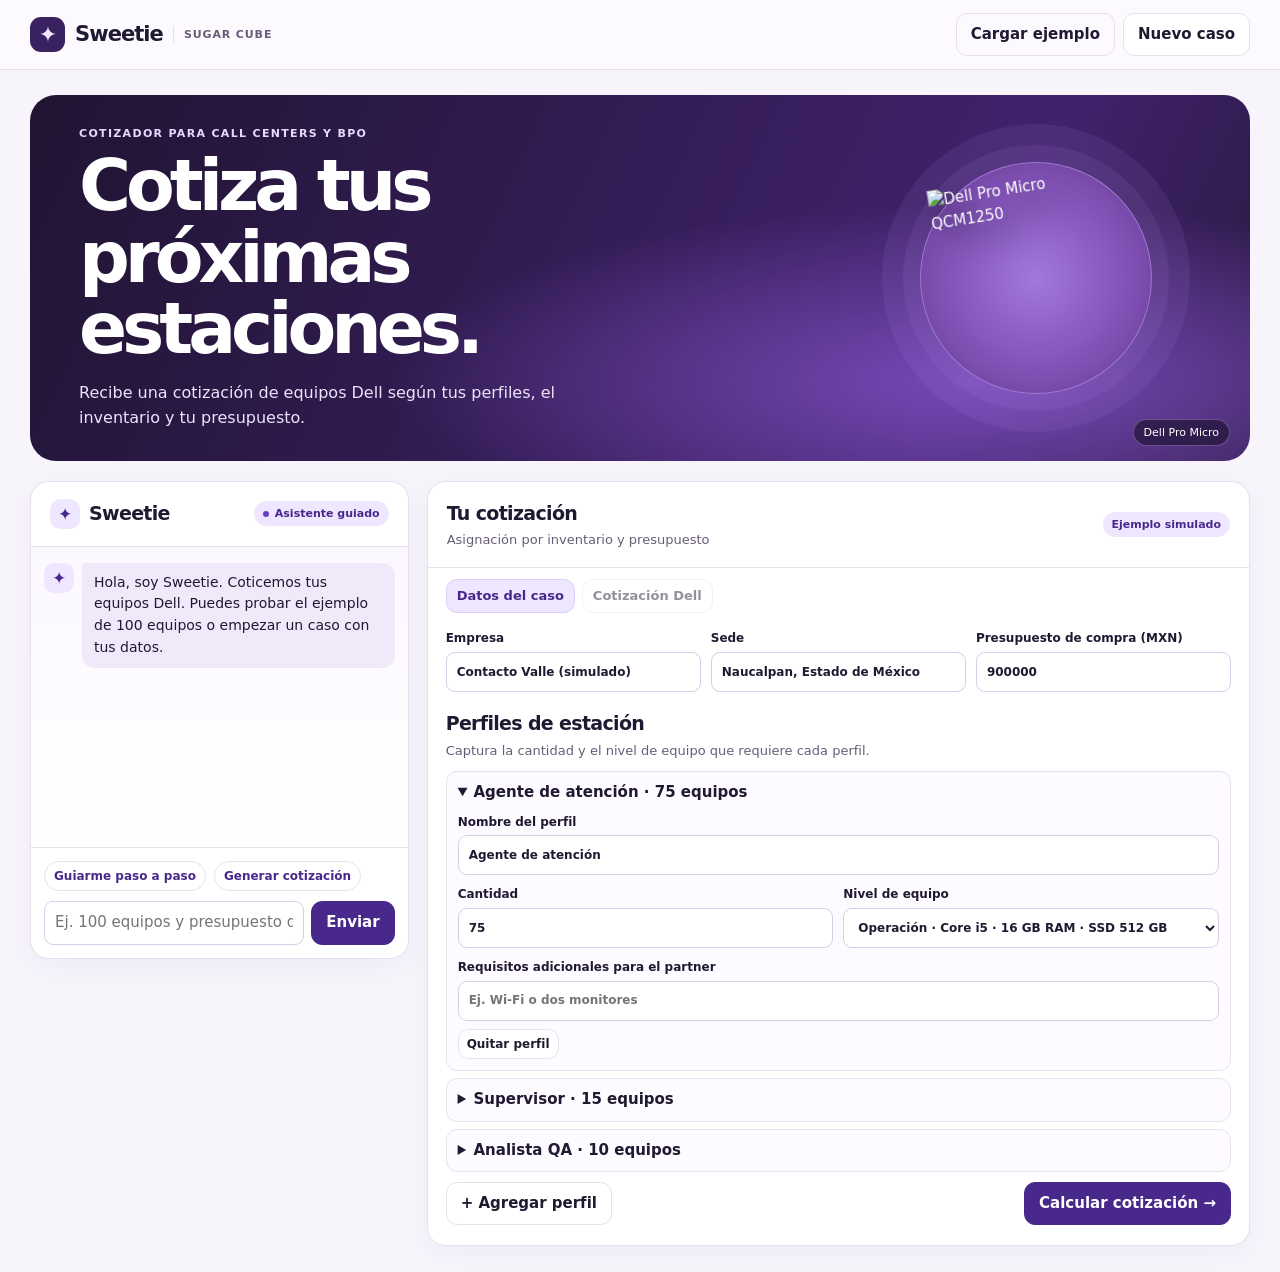
==== commit 824bdd48: "Generate one quote from compatible stock and budget" ====
--- a/index.html
+++ b/index.html
@@ -8,12 +8,12 @@
 <link rel="preconnect" href="https://i.dell.com">
 <style>
 :root{--ink:#201932;--muted:#675d77;--line:#e7e0ef;--page:#f7f4fc;--white:#fff;--plum:#49288b;--violet:#6840bf;--lilac:#efe7ff;--night:#201432;--lime:#e2ff9c}
-*{box-sizing:border-box}body{margin:0;background:var(--page);color:var(--ink);font:15px/1.55 "Segoe UI",system-ui,sans-serif}button,input,textarea{font:inherit}button{cursor:pointer}button:disabled{cursor:default;opacity:.48}button:focus-visible,a:focus-visible,input:focus-visible,textarea:focus-visible,summary:focus-visible{outline:3px solid #9872eb;outline-offset:3px}a{color:var(--plum)}button{border:1px solid var(--line);background:#fff;color:var(--ink);font-weight:650;border-radius:11px;padding:9px 14px}button:hover:not(:disabled){background:#f3ecff}.primary{background:var(--plum);color:white;border-color:var(--plum)}.primary:hover:not(:disabled){background:#5b33a8}.quiet{background:transparent}.wrap{width:min(1220px,calc(100% - 48px));margin:auto}
+*{box-sizing:border-box}body{margin:0;background:var(--page);color:var(--ink);font:15px/1.55 "Segoe UI",system-ui,sans-serif}button,input,select,textarea{font:inherit}button{cursor:pointer}button:disabled{cursor:default;opacity:.48}button:focus-visible,a:focus-visible,input:focus-visible,select:focus-visible,textarea:focus-visible,summary:focus-visible{outline:3px solid #9872eb;outline-offset:3px}a{color:var(--plum)}button{border:1px solid var(--line);background:#fff;color:var(--ink);font-weight:650;border-radius:11px;padding:9px 14px}button:hover:not(:disabled){background:#f3ecff}.primary{background:var(--plum);color:white;border-color:var(--plum)}.primary:hover:not(:disabled){background:#5b33a8}.quiet{background:transparent}.wrap{width:min(1220px,calc(100% - 48px));margin:auto}
 header{border-bottom:1px solid var(--line);background:#fcfaff}.mast{display:flex;align-items:center;justify-content:space-between;gap:12px;min-height:69px}.brand{display:flex;gap:10px;align-items:center;font-size:21px;letter-spacing:-.045em;font-weight:800}.brand small{font-size:11px;color:var(--muted);letter-spacing:.08em;border-left:1px solid var(--line);padding-left:10px}.mark{display:grid;place-items:center;width:35px;height:35px;border-radius:11px;background:#3a2261;color:#f0e5ff;font-size:22px;line-height:1}.actions{display:flex;gap:8px;flex-wrap:wrap}
 .hero{margin:25px 0 20px;min-height:268px;display:grid;grid-template-columns:minmax(0,1fr) minmax(250px,.54fr);align-items:center;overflow:hidden;border-radius:26px;color:#fff;background:radial-gradient(ellipse at 78% 78%,#764ab6 0%,transparent 44%),linear-gradient(115deg,#201432,#40226c 75%,#2a1940);position:relative}.hero-copy{padding:30px clamp(24px,4vw,49px);z-index:1}.overline{font-size:11px;font-weight:750;letter-spacing:.12em;text-transform:uppercase;margin:0 0 8px}.hero .overline{color:#e9d8ff}.hero h1{font-size:clamp(38px,5.7vw,71px);line-height:1.01;letter-spacing:-.071em;margin:0;max-width:690px}.hero p:last-child{color:#eee2fc;margin:16px 0 0;max-width:490px;font-size:16px}.hero-art{position:relative;align-self:stretch;min-height:242px;display:grid;place-items:center;isolation:isolate}.hero-art::before{content:"";position:absolute;width:230px;aspect-ratio:1;border:1px solid #ba95e8a0;border-radius:50%;background:radial-gradient(circle,#a278dc 0%,#8758bd 48%,#613790 100%);box-shadow:0 0 0 17px #b48be719,0 0 0 38px #b48be71a;z-index:-1}.hero-art img{height:205px;width:190px;object-fit:contain;transform:rotate(-9deg);filter:drop-shadow(14px 20px 14px #170e33b8)}.hero-art figcaption{position:absolute;right:20px;bottom:15px;background:#281840cc;border:1px solid #a883c880;border-radius:30px;padding:4px 10px;font-size:11px;color:#fff}.hero-art{margin:0}
 .workspace{display:grid;grid-template-columns:minmax(260px,.63fr) minmax(0,1.37fr);align-items:start;gap:18px;margin-bottom:26px}.panel{border:1px solid var(--line);border-radius:19px;min-width:0;background:var(--white);overflow:hidden;box-shadow:0 8px 28px #36235f0a}.panel-head{padding:17px 19px;border-bottom:1px solid var(--line);display:flex;align-items:center;justify-content:space-between;gap:8px}.panel-head h2,.body h3{margin:0;font-size:19px;letter-spacing:-.035em}.sub{margin:2px 0 0;color:var(--muted);font-size:13px}.avatar{display:grid;place-items:center;flex:none;width:30px;height:30px;border-radius:10px;background:var(--lilac);color:var(--plum);font-weight:800;font-size:17px}.chat-title{display:flex;align-items:center;gap:9px}.tag{display:inline-flex;align-items:center;gap:6px;color:var(--plum);background:var(--lilac);border-radius:20px;padding:4px 9px;font-weight:750;font-size:11px;white-space:nowrap}.tag i{width:6px;height:6px;border-radius:50%;background:var(--violet)}.chat-log{background:linear-gradient(#fbf8ff,#fff);height:300px;overflow:auto;padding:16px 13px;display:flex;flex-direction:column;gap:13px}.msg{display:flex;align-items:flex-start;gap:8px}.msg.user{justify-content:flex-end}.bubble{border-radius:3px 13px 13px;background:#f0e9fa;padding:9px 12px;margin:0;max-width:calc(100% - 37px);overflow-wrap:anywhere;white-space:pre-wrap;font-size:14px}.user .bubble{background:#462775;color:#fff;border-radius:13px 3px 13px 13px}.composer{padding:13px;border-top:1px solid var(--line)}.composer .actions{margin-bottom:10px}.chip{padding:5px 9px;color:var(--plum);font-size:12px;border-radius:20px}.send{display:flex;gap:7px}.send input{min-width:0}
-input,textarea{width:100%;border:1px solid #d8cde6;color:var(--ink);border-radius:9px;background:#fff;padding:8px 10px;min-height:40px}.tabs{display:flex;gap:7px;padding:11px 18px 0}.tabs button{padding:6px 10px;font-size:13px}.tabs [aria-pressed=true]{background:var(--lilac);color:var(--plum);border-color:#dbcef7}.body{padding:16px 18px 20px}.fields{display:grid;grid-template-columns:repeat(2,minmax(0,1fr));gap:10px}.fields.three{grid-template-columns:repeat(3,minmax(0,1fr))}label{display:grid;gap:4px;font-weight:650;font-size:12px;min-width:0}.field-wide{grid-column:1 / -1}#profiles{margin:10px 0}.profile{border:1px solid var(--line);background:#fdfbff;border-radius:11px;margin:7px 0}.profile summary{cursor:pointer;padding:9px 11px;font-weight:700;overflow-wrap:anywhere}.profile-body{padding:0 11px 11px}.profile-body button{margin-top:8px;font-size:12px;padding:5px 8px}.edit-head{margin:17px 0 2px}.edit-actions{display:flex;gap:8px;justify-content:space-between;flex-wrap:wrap}.error{color:#aa1d42;margin:7px 0 0}.error:empty{display:none}
-.quote-grid{display:grid;grid-template-columns:repeat(2,minmax(0,1fr));gap:12px;margin:14px 0}.quote-card{display:flex;flex-direction:column;border:1px solid var(--line);border-radius:14px;overflow:hidden;min-width:0}.quote-card.selected{border-color:#8761d2;box-shadow:0 0 0 2px #e6d9ff}.product-art{height:152px;display:grid;place-items:center;position:relative;background:radial-gradient(ellipse at 48% 75%,#e0caff,#f7f1ff 75%)}.product-art.new{background:radial-gradient(ellipse at 48% 75%,#d8f0bd,#f1f7e6 78%)}.product-art img{width:110px;height:125px;object-fit:contain;filter:drop-shadow(8px 13px 7px #29193738)}.product-art .tag{position:absolute;left:8px;top:8px;background:white;color:#42266d}.product-info{padding:11px 12px 13px;display:flex;flex:1;flex-direction:column;align-items:flex-start}.product-info h4{font-size:15px;line-height:1.2;margin:0 0 3px;letter-spacing:-.025em}.model{color:var(--muted);font-size:12px;margin:0 0 7px}.price{font-size:clamp(19px,2.3vw,30px);letter-spacing:-.05em;line-height:1.05;font-weight:800;overflow-wrap:anywhere}.price small{font-size:11px;letter-spacing:0}.budget{font-size:12px;margin:6px 0 8px;color:#1d654a}.budget.over{color:#9b3a24}.product-info button{margin-top:auto;width:100%;font-size:12px;padding:6px}.product-info a{font-size:11px;margin-top:6px}.scroll{overflow:auto}table{border-collapse:collapse;width:100%;min-width:365px;font-size:12px;text-align:left}th,td{padding:8px 6px;border-bottom:1px solid var(--line);vertical-align:top}th{color:var(--muted)}td small{display:block;color:var(--muted)}.report-note{font-size:12px;color:var(--muted);margin:12px 0}.quote-actions{display:flex;flex-wrap:wrap;gap:7px;margin-top:8px}.quote-actions button{font-size:13px}.sr-only{position:absolute;width:1px;height:1px;overflow:hidden;clip-path:inset(50%)}[hidden]{display:none!important}
+input,select,textarea{width:100%;border:1px solid #d8cde6;color:var(--ink);border-radius:9px;background:#fff;padding:8px 10px;min-height:40px}.tabs{display:flex;gap:7px;padding:11px 18px 0}.tabs button{padding:6px 10px;font-size:13px}.tabs [aria-pressed=true]{background:var(--lilac);color:var(--plum);border-color:#dbcef7}.body{padding:16px 18px 20px}.fields{display:grid;grid-template-columns:repeat(2,minmax(0,1fr));gap:10px}.fields.three{grid-template-columns:repeat(3,minmax(0,1fr))}label{display:grid;gap:4px;font-weight:650;font-size:12px;min-width:0}.field-wide{grid-column:1 / -1}#profiles{margin:10px 0}.profile{border:1px solid var(--line);background:#fdfbff;border-radius:11px;margin:7px 0}.profile summary{cursor:pointer;padding:9px 11px;font-weight:700;overflow-wrap:anywhere}.profile-body{padding:0 11px 11px}.profile-body button{margin-top:8px;font-size:12px;padding:5px 8px}.edit-head{margin:17px 0 2px}.edit-actions{display:flex;gap:8px;justify-content:space-between;flex-wrap:wrap}.error{color:#aa1d42;margin:7px 0 0}.error:empty{display:none}
+.quote-grid{display:grid;grid-template-columns:repeat(2,minmax(0,1fr));gap:12px;margin:14px 0}.quote-card{display:flex;flex-direction:column;border:1px solid var(--line);border-radius:14px;overflow:hidden;min-width:0}.summary-grid{display:grid;grid-template-columns:repeat(3,minmax(0,1fr));gap:8px;margin-top:14px}.summary-item{border-radius:11px;background:#f3edff;padding:9px 10px;color:var(--plum);overflow-wrap:anywhere}.summary-item span{display:block;font-size:11px}.summary-item strong{font-size:clamp(15px,2.1vw,24px);letter-spacing:-.045em}.pending{background:#fff2df;color:#773914;border-radius:10px;padding:9px 11px;font-size:13px}.product-info .lines{font-size:12px;color:var(--muted);margin:8px 0 4px;padding-left:16px}.quote-card .price{margin:2px 0 3px}.summary-grid+.quote-grid{margin-top:12px}.product-art{height:152px;display:grid;place-items:center;position:relative;background:radial-gradient(ellipse at 48% 75%,#e0caff,#f7f1ff 75%)}.product-art.new{background:radial-gradient(ellipse at 48% 75%,#d8f0bd,#f1f7e6 78%)}.product-art img{width:110px;height:125px;object-fit:contain;filter:drop-shadow(8px 13px 7px #29193738)}.product-art .tag{position:absolute;left:8px;top:8px;background:white;color:#42266d}.product-info{padding:11px 12px 13px;display:flex;flex:1;flex-direction:column;align-items:flex-start}.product-info h4{font-size:15px;line-height:1.2;margin:0 0 3px;letter-spacing:-.025em}.model{color:var(--muted);font-size:12px;margin:0 0 7px}.price{font-size:clamp(19px,2.3vw,30px);letter-spacing:-.05em;line-height:1.05;font-weight:800;overflow-wrap:anywhere}.price small{font-size:11px;letter-spacing:0}.product-info a{font-size:11px;margin-top:6px}.scroll{overflow:auto}table{border-collapse:collapse;width:100%;min-width:365px;font-size:12px;text-align:left}th,td{padding:8px 6px;border-bottom:1px solid var(--line);vertical-align:top}th{color:var(--muted)}td small{display:block;color:var(--muted)}.report-note{font-size:12px;color:var(--muted);margin:12px 0}.quote-actions{display:flex;flex-wrap:wrap;gap:7px;margin-top:8px}.quote-actions button{font-size:13px}.sr-only{position:absolute;width:1px;height:1px;overflow:hidden;clip-path:inset(50%)}[hidden]{display:none!important}
 @media(max-width:790px){.workspace{grid-template-columns:1fr}.chat-log{height:200px}.hero h1{font-size:clamp(42px,7.5vw,61px)}}@media(max-width:520px){.wrap{width:calc(100% - 24px)}.brand small{display:none}.mast button{font-size:12px;padding:7px 8px}.hero{grid-template-columns:1fr;margin-top:13px}.hero-copy{padding-bottom:8px}.hero-art{min-height:153px}.hero-art::before{width:130px}.hero-art img{height:116px}.hero-art figcaption{right:10px;bottom:8px}.fields.three{grid-template-columns:repeat(2,minmax(0,1fr))}.body{padding:12px}.quote-grid{gap:7px}.product-info{padding:8px}.product-art{height:123px}.product-art img{height:97px}.price{font-size:19px}}@media(prefers-reduced-motion:no-preference){button{transition:background .16s,border-color .16s}}@media print{header,.hero,#chat,.tabs,#editor,.quote-actions,.product-info button{display:none!important}.wrap{width:100%}.workspace{display:block}.panel{border:0;box-shadow:none}}
 </style>
 </head>
@@ -21,7 +21,7 @@
 <header><div class="wrap mast"><div class="brand"><span class="mark" aria-hidden="true">✦</span>Sweetie <small>SUGAR CUBE</small></div><div class="actions"><button id="demo" class="quiet">Cargar ejemplo</button><button id="reset">Nuevo caso</button></div></div></header>
 <main class="wrap">
   <section class="hero" aria-labelledby="page-title">
-    <div class="hero-copy"><p class="overline">Cotizador para call centers y BPO</p><h1 id="page-title">Cotiza tus próximas estaciones.</h1><p>Compara equipos Dell nuevos y reacondicionados por perfil, volumen y presupuesto.</p></div>
+    <div class="hero-copy"><p class="overline">Cotizador para call centers y BPO</p><h1 id="page-title">Cotiza tus próximas estaciones.</h1><p>Recibe una cotización de equipos Dell según tus perfiles, el inventario y tu presupuesto.</p></div>
     <figure class="hero-art"><img id="hero-image" width="190" height="205" alt="Dell Pro Micro QCM1250"><figcaption>Dell Pro Micro</figcaption></figure>
   </section>
   <div class="workspace" id="workspace">
@@ -33,20 +33,20 @@
       </div>
     </section>
     <section class="panel" aria-labelledby="case-title">
-      <div class="panel-head"><div><h2 id="case-title">Tu cotización</h2><p class="sub">Equipos, precios unitarios y presupuesto</p></div><span class="tag" id="case-mode"></span></div>
-      <div class="tabs" role="group" aria-label="Vista de cotización"><button id="edit-tab" aria-pressed="true">Datos del caso</button><button id="result-tab" aria-pressed="false" disabled>Opciones Dell</button></div>
+      <div class="panel-head"><div><h2 id="case-title">Tu cotización</h2><p class="sub">Asignación por inventario y presupuesto</p></div><span class="tag" id="case-mode"></span></div>
+      <div class="tabs" role="group" aria-label="Vista de cotización"><button id="edit-tab" aria-pressed="true">Datos del caso</button><button id="result-tab" aria-pressed="false" disabled>Cotización Dell</button></div>
       <form class="body" id="editor">
         <div class="fields three">
           <label>Empresa<input name="company" maxlength="100" placeholder="Nombre del call center" required></label>
           <label>Sede<input name="city" maxlength="100" placeholder="Ej. Naucalpan"></label>
           <label>Presupuesto de compra (MXN)<input name="budget" type="number" min="1" max="1000000000" step="1" required></label>
         </div>
-        <div class="edit-head"><h3>Perfiles de estación</h3><p class="sub">Cantidad, requisitos y precio unitario estimado por condición.</p></div>
+        <div class="edit-head"><h3>Perfiles de estación</h3><p class="sub">Captura la cantidad y el nivel de equipo que requiere cada perfil.</p></div>
         <div id="profiles"></div>
-        <div class="edit-actions"><button type="button" id="add">+ Agregar perfil</button><button class="primary" type="submit">Ver opciones de cotización →</button></div>
+        <div class="edit-actions"><button type="button" id="add">+ Agregar perfil</button><button class="primary" type="submit">Calcular cotización →</button></div>
         <p id="warning" class="error" role="status"></p>
       </form>
-      <section class="body" id="review" aria-label="Opciones estimadas" hidden></section>
+      <section class="body" id="review" aria-label="Cotización estimada" hidden></section>
     </section>
   </div>
 </main>
@@ -58,11 +58,22 @@
   refurb:{condition:"Reacondicionado",name:"Dell OptiPlex Micro",model:"7020",source:"https://www.dell.com/en-us/shop/desktop-computers/spd/optiplex-7020-micro",image:"https://i.dell.com/is/image/DellContent/content/dam/ss2/product-images/dell-client-products/desktops/optiplex-desktops/optiplex-d13-micro/media-gallery-13-5-standard/desktop-optiplex-7020-mff-black-gallery-1.psd?fmt=png-alpha&pscan=auto&scl=1&hei=402&wid=253&qlt=100,1&resMode=sharp2&size=253,402&chrss=full"},
   fresh:{condition:"Nuevo",name:"Dell Pro Micro",model:"QCM1250",source:"https://www.dell.com/en-us/shop/desktop-computers/spd/dellpromicroqcm1250",image:"https://i.dell.com/assetlink/img/global/desktop-pro-qcm1250-micro-black-gallery-1-dl11avy1-original.png?fmt=png-alpha&pscan=auto&scl=1&hei=402&wid=280&qlt=100,0&resMode=sharp2&size=280,402"}
 };
-const blankProfile = () => ({name:"",qty:"",refurb:"",fresh:"",spec:""});
+// Inventario de prueba. Cada lote tiene un precio y una disponibilidad propios.
+const tiers = {
+  standard:{label:"Operación",description:"Core i5 · 16 GB RAM · SSD 512 GB"},
+  advanced:{label:"Análisis",description:"Core i7 · 16 GB RAM · SSD 512 GB"}
+};
+const inventory = [
+  {tier:"standard",product:"refurb",stock:66,price:7800},
+  {tier:"advanced",product:"refurb",stock:10,price:10800},
+  {tier:"standard",product:"fresh",stock:36,price:11300},
+  {tier:"advanced",product:"fresh",stock:8,price:15500}
+];
+const blankProfile = () => ({name:"",qty:"",tier:"",spec:""});
 const demo = () => ({company:"Contacto Valle (simulado)",city:"Naucalpan, Estado de México",budget:900000,demo:true,profiles:[
-  {name:"Agente de atención",qty:75,refurb:7800,fresh:11300,spec:"Core i5 / 16 GB RAM / SSD 512 GB"},
-  {name:"Supervisor",qty:15,refurb:9600,fresh:13700,spec:"Core i5 / 16 GB RAM / SSD 512 GB"},
-  {name:"Analista QA",qty:10,refurb:10800,fresh:15500,spec:"Core i7 / 16 GB RAM / SSD 512 GB"}
+  {name:"Agente de atención",qty:75,tier:"standard",spec:""},
+  {name:"Supervisor",qty:15,tier:"standard",spec:""},
+  {name:"Analista QA",qty:10,tier:"advanced",spec:""}
 ]});
 const storageKey = "sweetie-sugarcube-v1";
 function loadCase(){
@@ -70,14 +81,15 @@
     const saved=JSON.parse(localStorage.getItem(storageKey));
     if(Array.isArray(saved?.profiles)&&saved.profiles.length){
       const {company,city,budget,demo}=saved;
-      return {company,city,budget,demo,profiles:saved.profiles.map(({name,qty,refurb,fresh,spec})=>({name,qty,refurb,fresh,spec:spec?.replace(/^OptiPlex,\s*/i,"")||""}))};
+      return {company,city,budget,demo,profiles:saved.profiles.map(({name,qty,tier,spec})=>({
+        name,qty,tier:typeof tier==="string"?tier:/\b(?:i7|i9|ultra\s+[79])\b/i.test(spec||"")?"advanced":"standard",spec:spec||""
+      }))};
     }
   }catch{}
   return demo();
 }
 let data=loadCase();
 let report=null;
-let selected=null;
 let guided=null;
 function persist(){try{localStorage.setItem(storageKey,JSON.stringify(data));}catch{}}
 function esc(value){return String(value??"").replace(/[&<>"']/g,c=>({"&":"&amp;","<":"&lt;",">":"&gt;",'"':"&quot;","'":"&#39;"}[c]));}
@@ -87,7 +99,7 @@
   id("edit-tab").setAttribute("aria-pressed",!results);
   id("result-tab").setAttribute("aria-pressed",results);
 }
-function invalidate(){report=null;selected=null;id("result-tab").disabled=true;}
+function invalidate(){report=null;id("result-tab").disabled=true;}
 function say(text,sender="assistant"){
   const message=document.createElement("div");
   message.className="msg "+sender;
@@ -112,41 +124,64 @@
   id("profiles").innerHTML=data.profiles.map((row,index)=>[
     '<details class="profile" data-index="'+index+'" '+(index===openIndex?"open":"")+'>',
     '<summary>'+esc(row.name||"Nuevo perfil")+(row.qty?' · '+esc(row.qty)+' equipos':"")+'</summary>',
-    '<div class="profile-body"><div class="fields three"><label class="field-wide">Nombre del perfil<input data-field="name" maxlength="75" required value="'+esc(row.name)+'"></label>',
-    ...[["qty","Cantidad",100000],["refurb","Reacondicionado / unidad",10000000],["fresh","Nuevo / unidad",10000000]].map(([field,label,max])=>'<label>'+label+'<input data-field="'+field+'" type="number" min="1" max="'+max+'" step="1" required value="'+esc(row[field])+'"></label>'),
-    '<label class="field-wide">Configuración requerida<input data-field="spec" maxlength="150" placeholder="Ej. 16 GB de RAM y SSD de 512 GB" value="'+esc(row.spec)+'"></label></div>',
+    '<div class="profile-body"><div class="fields"><label class="field-wide">Nombre del perfil<input data-field="name" maxlength="75" required value="'+esc(row.name)+'"></label>',
+    '<label>Cantidad<input data-field="qty" type="number" min="1" max="100000" step="1" required value="'+esc(row.qty)+'"></label>',
+    '<label>Nivel de equipo<select data-field="tier" required><option value="">Selecciona el nivel</option>'+Object.entries(tiers).map(([key,tier])=>'<option value="'+key+'" '+(row.tier===key?"selected":"")+'>'+tier.label+' · '+tier.description+'</option>').join("")+'</select></label>',
+    '<label class="field-wide">Requisitos adicionales para el partner<input data-field="spec" maxlength="150" placeholder="Ej. Wi-Fi o dos monitores" value="'+esc(row.spec)+'"></label></div>',
     '<button type="button" data-remove '+(data.profiles.length===1?"disabled":"")+'>Quitar perfil</button></div></details>'
   ].join("")).join("");
 }
-function calculate(input){
-  return input.profiles.reduce((acc,row)=>{
-    const qty=Number(row.qty);
-    acc.qty+=qty;
-    acc.refurb+=qty*Number(row.refurb);
-    acc.fresh+=qty*Number(row.fresh);
-    return acc;
-  },{qty:0,refurb:0,fresh:0,budget:Number(input.budget)});
-}
-function budgetLabel(total,budget){
-  const difference=budget-total;
-  if(difference===0)return "Iguala el presupuesto";
-  return difference>0?money(difference)+" MXN disponibles":money(-difference)+" MXN sobre el presupuesto";
+function calculate(input,lots=inventory){
+  const budget=Number(input.budget);
+  let remaining=budget;
+  const profiles=input.profiles.map(row=>({...row,qty:Number(row.qty),assigned:0,lines:[]}));
+  // Los lotes compatibles más económicos se asignan primero para
+  // cubrir la mayor cantidad dentro del presupuesto.
+  const groups={};
+  for(const lot of [...lots].sort((a,b)=>a.price-b.price)){
+    let stock=lot.stock;
+    for(const row of profiles){
+      if(row.tier!==lot.tier)continue;
+      const units=Math.min(row.qty-row.assigned,stock,Math.floor(remaining/lot.price));
+      if(units<=0)continue;
+      const subtotal=units*lot.price;
+      row.lines.push({...lot,units,subtotal});
+      row.assigned+=units;
+      stock-=units;
+      remaining-=subtotal;
+      const group=groups[lot.product]??={units:0,subtotal:0,lines:[]};
+      group.units+=units;
+      group.subtotal+=subtotal;
+      group.lines.push({profile:row.name,units,price:lot.price});
+    }
+  }
+  const requested=profiles.reduce((total,row)=>total+row.qty,0);
+  const assigned=profiles.reduce((total,row)=>total+row.assigned,0);
+  return {profiles,groups,requested,assigned,remaining,budget,total:budget-remaining};
 }
 function renderResults(){
-  const cards=Object.entries(catalog).map(([key,item])=>[
-    '<article class="quote-card'+(key===selected?' selected':'')+'"><div class="product-art '+(key==="fresh"?"new":"")+'">',
-    '<span class="tag">'+item.condition+'</span><img src="'+item.image+'" alt="'+item.name+' '+item.model+'" width="110" height="125"></div>',
-    '<div class="product-info"><h4>'+item.name+'</h4><p class="model">'+item.model+' · '+report.qty+' equipos</p>',
-    '<strong class="price">'+money(report[key])+' <small>MXN</small></strong>',
-    '<p class="budget '+(report[key]>report.budget?'over':'')+'">'+budgetLabel(report[key],report.budget)+'</p>',
-    '<button type="button" data-choice="'+key+'" aria-pressed="'+(key===selected)+'" '+(key===selected?'class="primary"':'')+'>'+ (key===selected?"Opción seleccionada":"Seleccionar "+item.condition.toLowerCase())+'</button>',
-    '<a href="'+item.source+'" target="_blank" rel="noopener noreferrer">Ver ficha Dell ↗</a></div></article>'
-  ].join("")).join("");
-  const rows=data.profiles.map(row=>'<tr><td><strong>'+esc(row.name)+'</strong><small>'+esc(row.spec||"Configuración por confirmar")+'</small></td><td>'+esc(row.qty)+'</td><td>'+money(Number(row.refurb))+'</td><td>'+money(Number(row.fresh))+'</td></tr>').join("");
-  id("review").innerHTML='<h3>'+esc(data.company)+'</h3><p class="sub">'+esc(data.city||"Sede por confirmar")+' · '+report.qty+' equipos · Presupuesto '+money(report.budget)+' MXN</p><div class="quote-grid">'+cards+'</div>'+
-    '<div class="scroll"><table><thead><tr><th>Perfil</th><th>Equipos</th><th>Reacond. / unidad</th><th>Nuevo / unidad</th></tr></thead><tbody>'+rows+'</tbody></table></div>'+
-    '<p class="report-note">'+(data.demo?"Precios simulados. ":"Precios capturados por el usuario. ")+'Fotografías de Dell. El partner debe confirmar configuración, disponibilidad, precio final y garantía.</p>'+
-    '<div class="quote-actions"><button class="primary" data-download '+(selected?"":"disabled")+'>Descargar solicitud</button><button data-print>Imprimir / PDF</button></div>';
+  const cards=Object.entries(report.groups).map(([key,group])=>{
+    const item=catalog[key];
+    const lines=group.lines.map(line=>'<li>'+esc(line.profile)+' · '+line.units+' × '+money(line.price)+'</li>').join("");
+    return [
+      '<article class="quote-card"><div class="product-art '+(key==="fresh"?"new":"")+'">',
+      '<span class="tag">'+item.condition+'</span><img src="'+item.image+'" alt="'+item.name+' '+item.model+'" width="110" height="125"></div>',
+      '<div class="product-info"><h4>'+item.name+'</h4><p class="model">'+item.model+' · '+group.units+' equipos</p>',
+      '<strong class="price">'+money(group.subtotal)+' <small>MXN</small></strong><ul class="lines">'+lines+'</ul>',
+      '<a href="'+item.source+'" target="_blank" rel="noopener noreferrer">Ver ficha Dell ↗</a></div></article>'
+    ].join("");
+  }).join("");
+  const rows=report.profiles.map(row=>'<tr><td><strong>'+esc(row.name)+'</strong><small>'+tiers[row.tier].description+'</small>'+(row.spec?'<small>'+esc(row.spec)+'</small>':'')+'</td><td>'+row.qty+'</td><td>'+row.assigned+'</td><td>'+(row.qty-row.assigned)+'</td></tr>').join("");
+  const pending=report.requested-report.assigned;
+  id("review").innerHTML='<h3>'+esc(data.company)+'</h3><p class="sub">'+esc(data.city||"Sede por confirmar")+' · Presupuesto '+money(report.budget)+' MXN</p>'+
+    '<div class="summary-grid"><div class="summary-item"><span>Equipos cotizados</span><strong>'+report.assigned+' de '+report.requested+'</strong></div>'+
+    '<div class="summary-item"><span>Total estimado</span><strong>'+money(report.total)+'</strong></div>'+
+    '<div class="summary-item"><span>Saldo disponible</span><strong>'+money(report.remaining)+'</strong></div></div>'+
+    (cards?'<div class="quote-grid">'+cards+'</div>':'')+
+    (pending?'<p class="pending">'+pending+' '+(pending===1?'equipo pendiente':'equipos pendientes')+' por disponibilidad o presupuesto.</p>':'')+
+    '<div class="scroll"><table><thead><tr><th>Perfil</th><th>Solicitados</th><th>Cotizados</th><th>Pendientes</th></tr></thead><tbody>'+rows+'</tbody></table></div>'+
+    '<p class="report-note">Inventario y precios simulados en MXN. El partner debe confirmar disponibilidad, precio final, requisitos adicionales y garantía.</p>'+
+    '<div class="quote-actions"><button class="primary" data-download '+(report.assigned?"":"disabled")+'>Descargar solicitud</button><button data-print>Imprimir / PDF</button></div>';
 }
 function generate(scroll=false){
   showTab(false);
@@ -156,7 +191,7 @@
   }
   if(!editor.reportValidity()||!data.company.trim()||data.profiles.some(row=>!row.name.trim())){
     id("warning").textContent="Completa la empresa, el presupuesto y los datos de cada perfil.";
-    say("Para cotizar necesito el presupuesto, la cantidad por perfil y los precios unitarios de ambas opciones.");
+    say("Para cotizar necesito el presupuesto, la cantidad y el nivel de equipo por perfil.");
     return;
   }
   id("warning").textContent="";
@@ -165,22 +200,30 @@
   renderResults();
   id("result-tab").disabled=false;
   showTab(true);
-  say("Preparé dos opciones de compra para "+report.qty+" equipos. Dell reacondicionado por "+money(report.refurb)+" MXN o Dell nuevo por "+money(report.fresh)+" MXN. Selecciona una opción para descargar la solicitud.");
+  say(report.assigned
+    ? "Coticé "+report.assigned+" de "+report.requested+" equipos por "+money(report.total)+" MXN con el inventario disponible. "+(report.assigned<report.requested?"En el desglose verás cuáles quedan pendientes.":"Puedes revisar el desglose y descargar la solicitud.")
+    : "Con estos datos, ningún equipo pudo asignarse dentro del inventario y el presupuesto. En el desglose puedes ver cuántos quedan pendientes.");
   if(scroll&&window.matchMedia("(max-width:790px)").matches)id("case-title").scrollIntoView({block:"start"});
 }
 function download(){
-  if(!report||!selected)return;
-  const item=catalog[selected];
+  if(!report?.assigned)return;
   const lines=[
     "SWEETIE · SOLICITUD PRELIMINAR DE COTIZACIÓN",
     "Para: partner Dell Gold o Authorized",
     "Empresa: "+data.company,"Sede: "+(data.city||"Por confirmar"),
-    "Caso: "+(data.demo?"simulado":"capturado"),
-    "Modelo de referencia: "+item.name+" "+item.model,"Condición: "+item.condition,
-    "Total: "+report.qty+" equipos · "+money(report[selected])+" MXN",
-    "Presupuesto: "+money(report.budget)+" MXN · "+budgetLabel(report[selected],report.budget),"",
-    ...data.profiles.map(row=>row.name+" · "+row.qty+" equipos · "+money(Number(row[selected]))+" MXN por unidad · "+money(Number(row.qty)*Number(row[selected]))+" MXN subtotal · "+(row.spec||"Configuración por confirmar")),
-    "","Favor de confirmar configuración, disponibilidad, garantía, impuestos, instalación y entrega."
+    "Inventario y precios de prueba. Favor de confirmar los importes y la disponibilidad.",
+    "Equipos cotizados: "+report.assigned+" de "+report.requested,
+    "Total estimado: "+money(report.total)+" MXN",
+    "Presupuesto: "+money(report.budget)+" MXN · Saldo: "+money(report.remaining)+" MXN","",
+    ...report.profiles.flatMap(row=>[
+      row.name+" · "+tiers[row.tier].description+(row.spec?" · Requisitos por confirmar: "+row.spec:""),
+      ...row.lines.map(line=>{
+        const item=catalog[line.product];
+        return "  "+line.units+" × "+item.name+" "+item.model+" ("+item.condition+") · "+money(line.price)+" MXN por unidad · "+money(line.subtotal)+" MXN subtotal";
+      }),
+      "  Pendientes: "+(row.qty-row.assigned),""
+    ]),
+    "Favor de confirmar configuración, garantía, impuestos, instalación y entrega."
   ];
   const url=URL.createObjectURL(new Blob(["\ufeff",lines.join("\r\n")],{type:"text/plain;charset=utf-8"}));
   const link=document.createElement("a");
@@ -194,8 +237,7 @@
   budget:"¿Cuál es tu presupuesto en pesos mexicanos? Puedes escribir 900 mil o 1.2 millones.",
   name:"¿Cómo se llama el primer perfil? Por ejemplo, Agente de atención.",
   qty:"¿Cuántos equipos requiere ese perfil?",
-  refurb:"¿Cuál es el precio estimado por equipo Dell reacondicionado, en MXN?",
-  fresh:"¿Cuál es el precio estimado por equipo Dell nuevo, en MXN?"
+  tier:"¿Qué nivel de equipo requiere? Escribe Operación (Core i5) o Análisis (Core i7)."
 };
 function askNext(){
   guided=Object.keys(prompts).find(key=>!(key in data?data[key]:data.profiles[0][key]))||null;
@@ -215,9 +257,10 @@
   if(guided){
     const field=guided;
     const isText=field==="company"||field==="name";
-    const value=isText?message.slice(0,field==="company"?100:75):amount(norm);
-    const max=({budget:1e9,qty:100000})[field]||10000000;
-    if(!isText&&(!value||value>max)){say("Escribe una cantidad válida. "+prompts[field]);return;}
+    const tier=field==="tier"?(/\b(?:operacion|i5)\b/.test(norm)?"standard":/\b(?:analisis|i7)\b/.test(norm)?"advanced":null):null;
+    const value=isText?message.slice(0,field==="company"?100:75):field==="tier"?tier:amount(norm);
+    const max=field==="budget"?1e9:100000;
+    if(!value||(!isText&&field!=="tier"&&value>max)){say(prompts[field]);return;}
     if(field in data)data[field]=value;
     else data.profiles[0][field]=value;
     invalidate();persist();renderCase();showTab(false);askNext();return;
@@ -271,7 +314,6 @@
 id("review").addEventListener("click",event=>{
   const button=event.target.closest("button");
   if(!button)return;
-  if(button.dataset.choice){selected=button.dataset.choice;renderResults();id("review").querySelector('[data-choice="'+selected+'"]').focus();}
   if(button.hasAttribute("data-download"))download();
   if(button.hasAttribute("data-print"))window.print();
 });
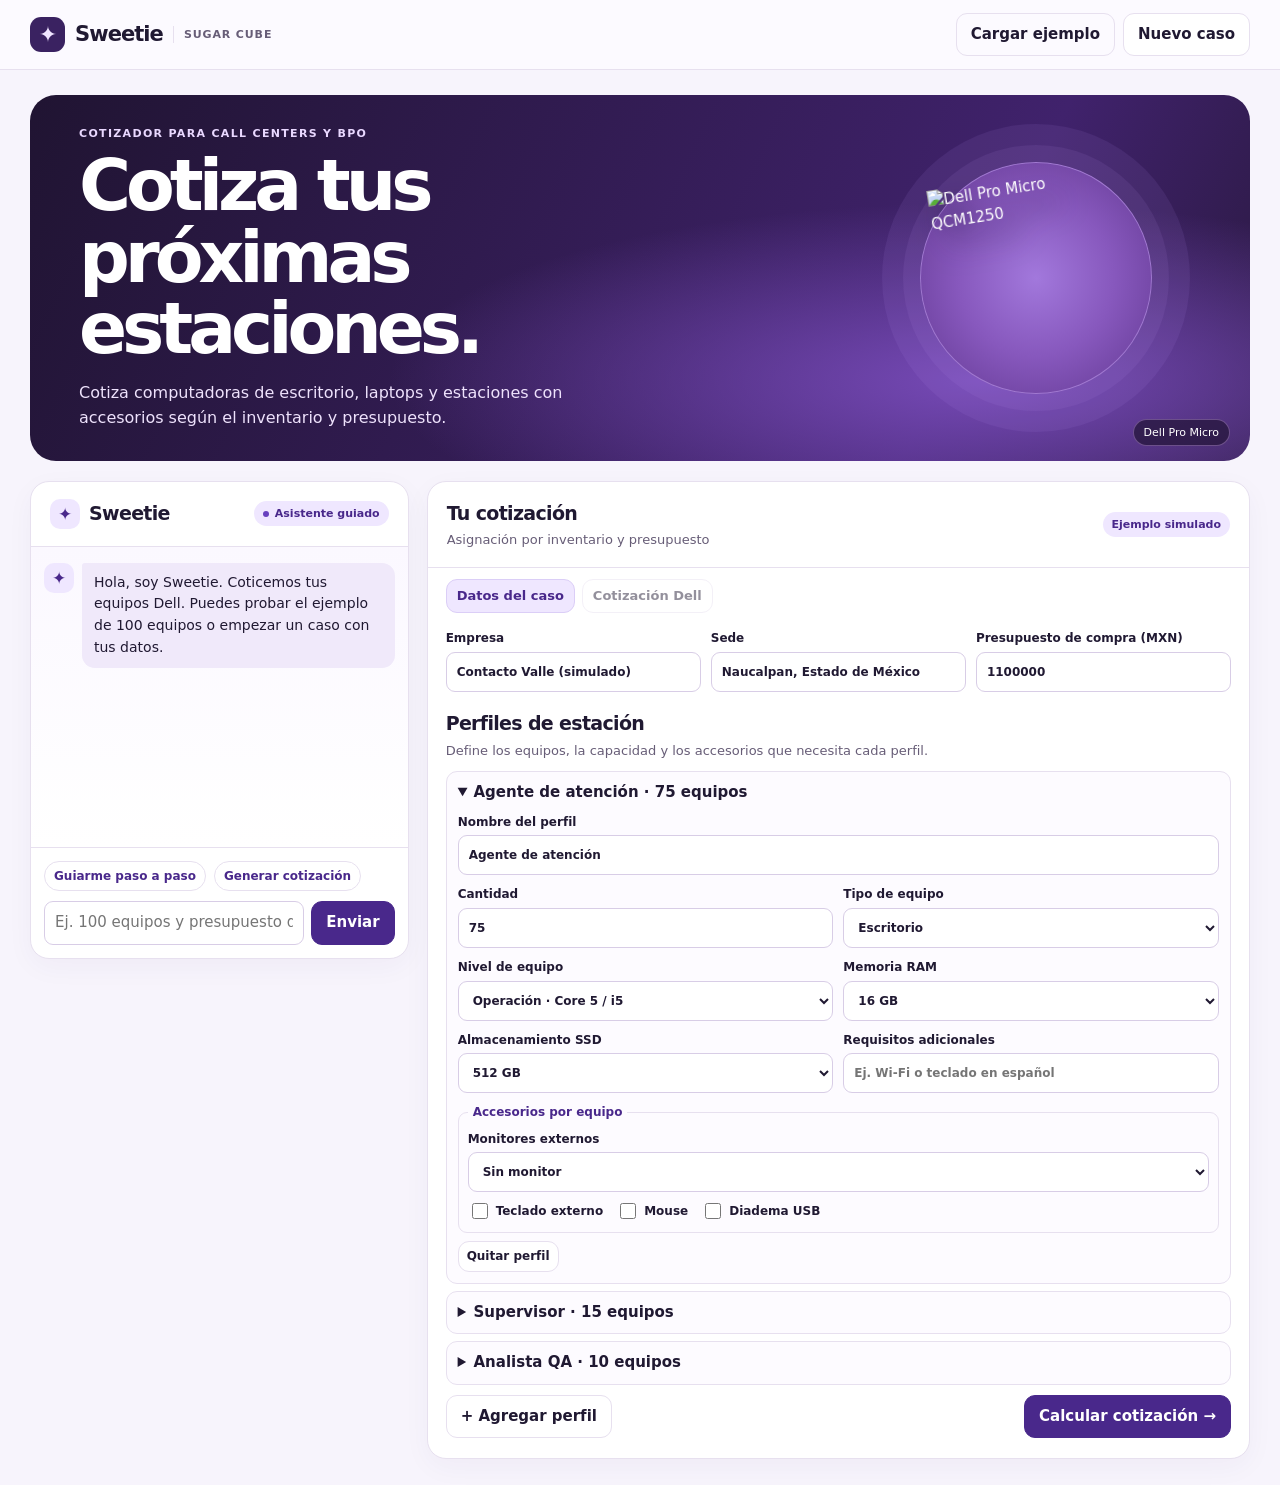
==== commit 52cf3b4e: "Quote laptops, configurable hardware and complete workstation bundles" ====
--- a/index.html
+++ b/index.html
@@ -12,7 +12,7 @@
 header{border-bottom:1px solid var(--line);background:#fcfaff}.mast{display:flex;align-items:center;justify-content:space-between;gap:12px;min-height:69px}.brand{display:flex;gap:10px;align-items:center;font-size:21px;letter-spacing:-.045em;font-weight:800}.brand small{font-size:11px;color:var(--muted);letter-spacing:.08em;border-left:1px solid var(--line);padding-left:10px}.mark{display:grid;place-items:center;width:35px;height:35px;border-radius:11px;background:#3a2261;color:#f0e5ff;font-size:22px;line-height:1}.actions{display:flex;gap:8px;flex-wrap:wrap}
 .hero{margin:25px 0 20px;min-height:268px;display:grid;grid-template-columns:minmax(0,1fr) minmax(250px,.54fr);align-items:center;overflow:hidden;border-radius:26px;color:#fff;background:radial-gradient(ellipse at 78% 78%,#764ab6 0%,transparent 44%),linear-gradient(115deg,#201432,#40226c 75%,#2a1940);position:relative}.hero-copy{padding:30px clamp(24px,4vw,49px);z-index:1}.overline{font-size:11px;font-weight:750;letter-spacing:.12em;text-transform:uppercase;margin:0 0 8px}.hero .overline{color:#e9d8ff}.hero h1{font-size:clamp(38px,5.7vw,71px);line-height:1.01;letter-spacing:-.071em;margin:0;max-width:690px}.hero p:last-child{color:#eee2fc;margin:16px 0 0;max-width:490px;font-size:16px}.hero-art{position:relative;align-self:stretch;min-height:242px;display:grid;place-items:center;isolation:isolate}.hero-art::before{content:"";position:absolute;width:230px;aspect-ratio:1;border:1px solid #ba95e8a0;border-radius:50%;background:radial-gradient(circle,#a278dc 0%,#8758bd 48%,#613790 100%);box-shadow:0 0 0 17px #b48be719,0 0 0 38px #b48be71a;z-index:-1}.hero-art img{height:205px;width:190px;object-fit:contain;transform:rotate(-9deg);filter:drop-shadow(14px 20px 14px #170e33b8)}.hero-art figcaption{position:absolute;right:20px;bottom:15px;background:#281840cc;border:1px solid #a883c880;border-radius:30px;padding:4px 10px;font-size:11px;color:#fff}.hero-art{margin:0}
 .workspace{display:grid;grid-template-columns:minmax(260px,.63fr) minmax(0,1.37fr);align-items:start;gap:18px;margin-bottom:26px}.panel{border:1px solid var(--line);border-radius:19px;min-width:0;background:var(--white);overflow:hidden;box-shadow:0 8px 28px #36235f0a}.panel-head{padding:17px 19px;border-bottom:1px solid var(--line);display:flex;align-items:center;justify-content:space-between;gap:8px}.panel-head h2,.body h3{margin:0;font-size:19px;letter-spacing:-.035em}.sub{margin:2px 0 0;color:var(--muted);font-size:13px}.avatar{display:grid;place-items:center;flex:none;width:30px;height:30px;border-radius:10px;background:var(--lilac);color:var(--plum);font-weight:800;font-size:17px}.chat-title{display:flex;align-items:center;gap:9px}.tag{display:inline-flex;align-items:center;gap:6px;color:var(--plum);background:var(--lilac);border-radius:20px;padding:4px 9px;font-weight:750;font-size:11px;white-space:nowrap}.tag i{width:6px;height:6px;border-radius:50%;background:var(--violet)}.chat-log{background:linear-gradient(#fbf8ff,#fff);height:300px;overflow:auto;padding:16px 13px;display:flex;flex-direction:column;gap:13px}.msg{display:flex;align-items:flex-start;gap:8px}.msg.user{justify-content:flex-end}.bubble{border-radius:3px 13px 13px;background:#f0e9fa;padding:9px 12px;margin:0;max-width:calc(100% - 37px);overflow-wrap:anywhere;white-space:pre-wrap;font-size:14px}.user .bubble{background:#462775;color:#fff;border-radius:13px 3px 13px 13px}.composer{padding:13px;border-top:1px solid var(--line)}.composer .actions{margin-bottom:10px}.chip{padding:5px 9px;color:var(--plum);font-size:12px;border-radius:20px}.send{display:flex;gap:7px}.send input{min-width:0}
-input,select,textarea{width:100%;border:1px solid #d8cde6;color:var(--ink);border-radius:9px;background:#fff;padding:8px 10px;min-height:40px}.tabs{display:flex;gap:7px;padding:11px 18px 0}.tabs button{padding:6px 10px;font-size:13px}.tabs [aria-pressed=true]{background:var(--lilac);color:var(--plum);border-color:#dbcef7}.body{padding:16px 18px 20px}.fields{display:grid;grid-template-columns:repeat(2,minmax(0,1fr));gap:10px}.fields.three{grid-template-columns:repeat(3,minmax(0,1fr))}label{display:grid;gap:4px;font-weight:650;font-size:12px;min-width:0}.field-wide{grid-column:1 / -1}#profiles{margin:10px 0}.profile{border:1px solid var(--line);background:#fdfbff;border-radius:11px;margin:7px 0}.profile summary{cursor:pointer;padding:9px 11px;font-weight:700;overflow-wrap:anywhere}.profile-body{padding:0 11px 11px}.profile-body button{margin-top:8px;font-size:12px;padding:5px 8px}.edit-head{margin:17px 0 2px}.edit-actions{display:flex;gap:8px;justify-content:space-between;flex-wrap:wrap}.error{color:#aa1d42;margin:7px 0 0}.error:empty{display:none}
+input,select,textarea{width:100%;border:1px solid #d8cde6;color:var(--ink);border-radius:9px;background:#fff;padding:8px 10px;min-height:40px}.tabs{display:flex;gap:7px;padding:11px 18px 0}.tabs button{padding:6px 10px;font-size:13px}.tabs [aria-pressed=true]{background:var(--lilac);color:var(--plum);border-color:#dbcef7}.body{padding:16px 18px 20px}.fields{display:grid;grid-template-columns:repeat(2,minmax(0,1fr));gap:10px}.fields.three{grid-template-columns:repeat(3,minmax(0,1fr))}label{display:grid;gap:4px;font-weight:650;font-size:12px;min-width:0}.field-wide{grid-column:1 / -1}#profiles{margin:10px 0}.profile{border:1px solid var(--line);background:#fdfbff;border-radius:11px;margin:7px 0}.profile summary{cursor:pointer;padding:9px 11px;font-weight:700;overflow-wrap:anywhere}.profile-body{padding:0 11px 11px}.bundle-fields{border:1px solid var(--line);border-radius:9px;margin:10px 0 0;padding:8px 9px 10px;min-width:0}.bundle-fields legend{padding:0 5px;font-size:12px;font-weight:750;color:var(--plum)}.checks{display:flex;flex-wrap:wrap;gap:5px 13px;margin-top:8px}.checks label{display:flex;align-items:center;gap:5px}.checks input{width:16px;min-height:16px;accent-color:var(--plum)}.product-art.laptop img{width:170px;height:125px}.accessory-list{margin:12px 0 0}.accessory-list h4{margin:0 0 4px}.profile-body button{margin-top:8px;font-size:12px;padding:5px 8px}.edit-head{margin:17px 0 2px}.edit-actions{display:flex;gap:8px;justify-content:space-between;flex-wrap:wrap}.error{color:#aa1d42;margin:7px 0 0}.error:empty{display:none}
 .quote-grid{display:grid;grid-template-columns:repeat(2,minmax(0,1fr));gap:12px;margin:14px 0}.quote-card{display:flex;flex-direction:column;border:1px solid var(--line);border-radius:14px;overflow:hidden;min-width:0}.summary-grid{display:grid;grid-template-columns:repeat(3,minmax(0,1fr));gap:8px;margin-top:14px}.summary-item{border-radius:11px;background:#f3edff;padding:9px 10px;color:var(--plum);overflow-wrap:anywhere}.summary-item span{display:block;font-size:11px}.summary-item strong{font-size:clamp(15px,2.1vw,24px);letter-spacing:-.045em}.pending{background:#fff2df;color:#773914;border-radius:10px;padding:9px 11px;font-size:13px}.product-info .lines{font-size:12px;color:var(--muted);margin:8px 0 4px;padding-left:16px}.quote-card .price{margin:2px 0 3px}.summary-grid+.quote-grid{margin-top:12px}.product-art{height:152px;display:grid;place-items:center;position:relative;background:radial-gradient(ellipse at 48% 75%,#e0caff,#f7f1ff 75%)}.product-art.new{background:radial-gradient(ellipse at 48% 75%,#d8f0bd,#f1f7e6 78%)}.product-art img{width:110px;height:125px;object-fit:contain;filter:drop-shadow(8px 13px 7px #29193738)}.product-art .tag{position:absolute;left:8px;top:8px;background:white;color:#42266d}.product-info{padding:11px 12px 13px;display:flex;flex:1;flex-direction:column;align-items:flex-start}.product-info h4{font-size:15px;line-height:1.2;margin:0 0 3px;letter-spacing:-.025em}.model{color:var(--muted);font-size:12px;margin:0 0 7px}.price{font-size:clamp(19px,2.3vw,30px);letter-spacing:-.05em;line-height:1.05;font-weight:800;overflow-wrap:anywhere}.price small{font-size:11px;letter-spacing:0}.product-info a{font-size:11px;margin-top:6px}.scroll{overflow:auto}table{border-collapse:collapse;width:100%;min-width:365px;font-size:12px;text-align:left}th,td{padding:8px 6px;border-bottom:1px solid var(--line);vertical-align:top}th{color:var(--muted)}td small{display:block;color:var(--muted)}.report-note{font-size:12px;color:var(--muted);margin:12px 0}.quote-actions{display:flex;flex-wrap:wrap;gap:7px;margin-top:8px}.quote-actions button{font-size:13px}.sr-only{position:absolute;width:1px;height:1px;overflow:hidden;clip-path:inset(50%)}[hidden]{display:none!important}
 @media(max-width:790px){.workspace{grid-template-columns:1fr}.chat-log{height:200px}.hero h1{font-size:clamp(42px,7.5vw,61px)}}@media(max-width:520px){.wrap{width:calc(100% - 24px)}.brand small{display:none}.mast button{font-size:12px;padding:7px 8px}.hero{grid-template-columns:1fr;margin-top:13px}.hero-copy{padding-bottom:8px}.hero-art{min-height:153px}.hero-art::before{width:130px}.hero-art img{height:116px}.hero-art figcaption{right:10px;bottom:8px}.fields.three{grid-template-columns:repeat(2,minmax(0,1fr))}.body{padding:12px}.quote-grid{gap:7px}.product-info{padding:8px}.product-art{height:123px}.product-art img{height:97px}.price{font-size:19px}}@media(prefers-reduced-motion:no-preference){button{transition:background .16s,border-color .16s}}@media print{header,.hero,#chat,.tabs,#editor,.quote-actions,.product-info button{display:none!important}.wrap{width:100%}.workspace{display:block}.panel{border:0;box-shadow:none}}
 </style>
@@ -21,7 +21,7 @@
 <header><div class="wrap mast"><div class="brand"><span class="mark" aria-hidden="true">✦</span>Sweetie <small>SUGAR CUBE</small></div><div class="actions"><button id="demo" class="quiet">Cargar ejemplo</button><button id="reset">Nuevo caso</button></div></div></header>
 <main class="wrap">
   <section class="hero" aria-labelledby="page-title">
-    <div class="hero-copy"><p class="overline">Cotizador para call centers y BPO</p><h1 id="page-title">Cotiza tus próximas estaciones.</h1><p>Recibe una cotización de equipos Dell según tus perfiles, el inventario y tu presupuesto.</p></div>
+    <div class="hero-copy"><p class="overline">Cotizador para call centers y BPO</p><h1 id="page-title">Cotiza tus próximas estaciones.</h1><p>Cotiza computadoras de escritorio, laptops y estaciones con accesorios según el inventario y presupuesto.</p></div>
     <figure class="hero-art"><img id="hero-image" width="190" height="205" alt="Dell Pro Micro QCM1250"><figcaption>Dell Pro Micro</figcaption></figure>
   </section>
   <div class="workspace" id="workspace">
@@ -41,7 +41,7 @@
           <label>Sede<input name="city" maxlength="100" placeholder="Ej. Naucalpan"></label>
           <label>Presupuesto de compra (MXN)<input name="budget" type="number" min="1" max="1000000000" step="1" required></label>
         </div>
-        <div class="edit-head"><h3>Perfiles de estación</h3><p class="sub">Captura la cantidad y el nivel de equipo que requiere cada perfil.</p></div>
+        <div class="edit-head"><h3>Perfiles de estación</h3><p class="sub">Define los equipos, la capacidad y los accesorios que necesita cada perfil.</p></div>
         <div id="profiles"></div>
         <div class="edit-actions"><button type="button" id="add">+ Agregar perfil</button><button class="primary" type="submit">Calcular cotización →</button></div>
         <p id="warning" class="error" role="status"></p>
@@ -55,25 +55,42 @@
 const id = name => document.getElementById(name);
 const money = number => new Intl.NumberFormat("es-MX",{style:"currency",currency:"MXN",maximumFractionDigits:0}).format(number);
 const catalog = {
-  refurb:{condition:"Reacondicionado",name:"Dell OptiPlex Micro",model:"7020",source:"https://www.dell.com/en-us/shop/desktop-computers/spd/optiplex-7020-micro",image:"https://i.dell.com/is/image/DellContent/content/dam/ss2/product-images/dell-client-products/desktops/optiplex-desktops/optiplex-d13-micro/media-gallery-13-5-standard/desktop-optiplex-7020-mff-black-gallery-1.psd?fmt=png-alpha&pscan=auto&scl=1&hei=402&wid=253&qlt=100,1&resMode=sharp2&size=253,402&chrss=full"},
-  fresh:{condition:"Nuevo",name:"Dell Pro Micro",model:"QCM1250",source:"https://www.dell.com/en-us/shop/desktop-computers/spd/dellpromicroqcm1250",image:"https://i.dell.com/assetlink/img/global/desktop-pro-qcm1250-micro-black-gallery-1-dl11avy1-original.png?fmt=png-alpha&pscan=auto&scl=1&hei=402&wid=280&qlt=100,0&resMode=sharp2&size=280,402"}
+  refurb:{type:"desktop",condition:"Reacondicionado",name:"Dell OptiPlex Micro",model:"7020",source:"https://www.dell.com/en-us/shop/desktop-computers/spd/optiplex-7020-micro",image:"https://i.dell.com/is/image/DellContent/content/dam/ss2/product-images/dell-client-products/desktops/optiplex-desktops/optiplex-d13-micro/media-gallery-13-5-standard/desktop-optiplex-7020-mff-black-gallery-1.psd?fmt=png-alpha&pscan=auto&scl=1&hei=402&wid=253&qlt=100,1&resMode=sharp2&size=253,402&chrss=full"},
+  fresh:{type:"desktop",condition:"Nuevo",name:"Dell Pro Micro",model:"QCM1250",source:"https://www.dell.com/en-us/shop/desktop-computers/spd/dellpromicroqcm1250",image:"https://i.dell.com/assetlink/img/global/desktop-pro-qcm1250-micro-black-gallery-1-dl11avy1-original.png?fmt=png-alpha&pscan=auto&scl=1&hei=402&wid=280&qlt=100,0&resMode=sharp2&size=280,402"},
+  latitude:{type:"laptop",condition:"Reacondicionado",name:"Dell Latitude",model:"5450",source:"https://www.dell.com/en-us/shop/dell-computer-laptops/spd/latitude-14-5450-laptop",image:"https://i.dell.com/is/image/DellContent/content/dam/ss2/product-images/dell-client-products/notebooks/latitude-notebooks/latitude-14-5450-laptop/mg/notebook-latitude-14-5450t-ir-gallery-20.psd?fmt=png-alpha&pscan=auto&scl=1&hei=402&wid=571&qlt=100,1&resMode=sharp2&size=571,402&chrss=full"},
+  pro14:{type:"laptop",condition:"Nuevo",name:"Dell Pro 14",model:"PC14250",source:"https://www.dell.com/en-us/shop/laptops/spd/dellpro14laptoppc14250",image:"https://i.dell.com/is/image/DellContent/content/dam/ss2/product-images/dell-client-products/notebooks/dell-pro/pc14250/media-gallery/notebook-dell-pro-pc14250-hd-fhd-gy-gallery-1.psd?fmt=png-alpha&pscan=auto&scl=1&hei=402&wid=531&qlt=100,0&resMode=sharp2&size=531,402"}
 };
 // Inventario de prueba. Cada lote tiene un precio y una disponibilidad propios.
-const tiers = {
-  standard:{label:"Operación",description:"Core i5 · 16 GB RAM · SSD 512 GB"},
-  advanced:{label:"Análisis",description:"Core i7 · 16 GB RAM · SSD 512 GB"}
+const tiers = {standard:"Operación · Core 5 / i5",advanced:"Análisis · Core 7 / i7"};
+const formats = {desktop:"Escritorio",laptop:"Laptop"};
+const ramOptions = [8,16,32];
+const ssdOptions = [256,512,1024];
+const storageLabel = size => Number(size)===1024?"1 TB":size+" GB";
+const accessories = {
+  monitor:{name:"Monitor de 24″",stock:125,price:1850},
+  keyboard:{name:"Teclado externo",stock:145,price:350},
+  mouse:{name:"Mouse",stock:145,price:200},
+  headset:{name:"Diadema USB",stock:100,price:690}
 };
 const inventory = [
-  {tier:"standard",product:"refurb",stock:66,price:7800},
-  {tier:"advanced",product:"refurb",stock:10,price:10800},
-  {tier:"standard",product:"fresh",stock:36,price:11300},
-  {tier:"advanced",product:"fresh",stock:8,price:15500}
-];
-const blankProfile = () => ({name:"",qty:"",tier:"",spec:""});
-const demo = () => ({company:"Contacto Valle (simulado)",city:"Naucalpan, Estado de México",budget:900000,demo:true,profiles:[
-  {name:"Agente de atención",qty:75,tier:"standard",spec:""},
-  {name:"Supervisor",qty:15,tier:"standard",spec:""},
-  {name:"Analista QA",qty:10,tier:"advanced",spec:""}
+  ["refurb","standard",8,256,35,6700],["refurb","standard",16,512,66,7800],
+  ["refurb","standard",16,1024,12,8900],["refurb","advanced",16,512,10,10800],
+  ["refurb","advanced",32,512,16,11800],["refurb","advanced",32,1024,10,12900],
+  ["fresh","standard",8,256,28,10000],["fresh","standard",16,512,36,11300],
+  ["fresh","standard",16,1024,20,12300],["fresh","advanced",16,512,8,15500],
+  ["fresh","advanced",32,512,15,16400],["fresh","advanced",32,1024,12,17400],
+  ["latitude","standard",8,256,15,9500],["latitude","standard",16,512,26,11600],
+  ["latitude","standard",16,1024,8,12600],["latitude","advanced",16,512,10,14000],
+  ["latitude","advanced",32,512,16,15300],["latitude","advanced",32,1024,12,16900],
+  ["pro14","standard",8,256,20,13800],["pro14","standard",16,512,31,16100],
+  ["pro14","standard",16,1024,18,17300],["pro14","advanced",16,512,12,19100],
+  ["pro14","advanced",32,512,12,20500],["pro14","advanced",32,1024,10,21900]
+].map(([product,tier,ram,ssd,stock,price])=>({product,tier,ram,ssd,stock,price}));
+const blankProfile = () => ({name:"",qty:"",type:"",tier:"",ram:"",ssd:"",monitor:0,keyboard:0,mouse:0,headset:0,spec:"",accessoriesConfirmed:false});
+const demo = () => ({company:"Contacto Valle (simulado)",city:"Naucalpan, Estado de México",budget:1100000,demo:true,profiles:[
+  {...blankProfile(),name:"Agente de atención",qty:75,type:"desktop",tier:"standard",ram:16,ssd:512},
+  {...blankProfile(),name:"Supervisor",qty:15,type:"desktop",tier:"standard",ram:16,ssd:512,monitor:1,keyboard:1,mouse:1},
+  {...blankProfile(),name:"Analista QA",qty:10,type:"laptop",tier:"advanced",ram:32,ssd:1024,mouse:1,headset:1}
 ]});
 const storageKey = "sweetie-sugarcube-v1";
 function loadCase(){
@@ -81,8 +98,13 @@
     const saved=JSON.parse(localStorage.getItem(storageKey));
     if(Array.isArray(saved?.profiles)&&saved.profiles.length){
       const {company,city,budget,demo}=saved;
-      return {company,city,budget,demo,profiles:saved.profiles.map(({name,qty,tier,spec})=>({
-        name,qty,tier:typeof tier==="string"?tier:/\b(?:i7|i9|ultra\s+[79])\b/i.test(spec||"")?"advanced":"standard",spec:spec||""
+      return {company,city,budget,demo,profiles:saved.profiles.map(row=>({
+        ...blankProfile(),
+        name:row.name,qty:row.qty,
+        tier:row.tier??(/\b(?:i7|i9|ultra\s+[79])\b/i.test(row.spec||"")?"advanced":"standard"),
+        type:row.type??"desktop",ram:row.ram??16,ssd:row.ssd??512,spec:row.spec||"",
+        monitor:Number(row.monitor)||0,keyboard:Number(row.keyboard)||0,mouse:Number(row.mouse)||0,headset:Number(row.headset)||0,
+        accessoriesConfirmed:row.accessoriesConfirmed??true
       }))};
     }
   }catch{}
@@ -118,6 +140,13 @@
   log.append(message);
   log.scrollTop=log.scrollHeight;
 }
+function optionList(options,value){
+  return options.map(([key,label])=>'<option value="'+key+'" '+(String(value)===String(key)?"selected":"")+'>'+label+'</option>').join("");
+}
+function selectField(field,label,options,value,prompt){
+  return '<label>'+label+'<select data-field="'+field+'" '+(prompt?'required><option value="">'+prompt+'</option>':'>')+
+    optionList(options,value)+'</select></label>';
+}
 function renderCase(openIndex=0){
   for(const field of ["company","city","budget"]) id("editor").elements[field].value=data[field];
   id("case-mode").textContent=data.demo?"Ejemplo simulado":"Caso editable";
@@ -126,59 +155,87 @@
     '<summary>'+esc(row.name||"Nuevo perfil")+(row.qty?' · '+esc(row.qty)+' equipos':"")+'</summary>',
     '<div class="profile-body"><div class="fields"><label class="field-wide">Nombre del perfil<input data-field="name" maxlength="75" required value="'+esc(row.name)+'"></label>',
     '<label>Cantidad<input data-field="qty" type="number" min="1" max="100000" step="1" required value="'+esc(row.qty)+'"></label>',
-    '<label>Nivel de equipo<select data-field="tier" required><option value="">Selecciona el nivel</option>'+Object.entries(tiers).map(([key,tier])=>'<option value="'+key+'" '+(row.tier===key?"selected":"")+'>'+tier.label+' · '+tier.description+'</option>').join("")+'</select></label>',
-    '<label class="field-wide">Requisitos adicionales para el partner<input data-field="spec" maxlength="150" placeholder="Ej. Wi-Fi o dos monitores" value="'+esc(row.spec)+'"></label></div>',
+    selectField("type","Tipo de equipo",Object.entries(formats),row.type,"Selecciona el tipo"),
+    selectField("tier","Nivel de equipo",Object.entries(tiers),row.tier,"Selecciona el nivel"),
+    selectField("ram","Memoria RAM",ramOptions.map(ram=>[ram,ram+" GB"]),row.ram,"Selecciona la RAM"),
+    selectField("ssd","Almacenamiento SSD",ssdOptions.map(ssd=>[ssd,storageLabel(ssd)]),row.ssd,"Selecciona el SSD"),
+    '<label>Requisitos adicionales<input data-field="spec" maxlength="150" placeholder="Ej. Wi-Fi o teclado en español" value="'+esc(row.spec)+'"></label></div>',
+    '<fieldset class="bundle-fields"><legend>Accesorios por equipo</legend>',
+    selectField("monitor","Monitores externos",[[0,"Sin monitor"],[1,"Un monitor de 24″"],[2,"Dos monitores de 24″"]],row.monitor),
+    '<div class="checks">'+[["keyboard","Teclado externo"],["mouse","Mouse"],["headset","Diadema USB"]].map(([field,label])=>'<label><input type="checkbox" data-field="'+field+'" '+(row[field]?"checked":"")+'>'+label+'</label>').join("")+'</div></fieldset>',
     '<button type="button" data-remove '+(data.profiles.length===1?"disabled":"")+'>Quitar perfil</button></div></details>'
   ].join("")).join("");
 }
-function calculate(input,lots=inventory){
+function bundleItems(row){
+  return Object.keys(accessories).filter(key=>Number(row[key])>0);
+}
+function specsLabel(row){
+  return formats[row.type]+" · "+row.ram+" GB RAM · SSD "+storageLabel(row.ssd);
+}
+function calculate(input,lots=inventory,peripherals=accessories){
   const budget=Number(input.budget);
   let remaining=budget;
   const profiles=input.profiles.map(row=>({...row,qty:Number(row.qty),assigned:0,lines:[]}));
-  // Los lotes compatibles más económicos se asignan primero para
-  // cubrir la mayor cantidad dentro del presupuesto.
+  const available=lots.map(lot=>({...lot}));
+  const extras=Object.fromEntries(Object.entries(peripherals).map(([key,item])=>[key,{...item,units:0,subtotal:0}]));
   const groups={};
-  for(const lot of [...lots].sort((a,b)=>a.price-b.price)){
-    let stock=lot.stock;
-    for(const row of profiles){
-      if(row.tier!==lot.tier)continue;
-      const units=Math.min(row.qty-row.assigned,stock,Math.floor(remaining/lot.price));
-      if(units<=0)continue;
-      const subtotal=units*lot.price;
-      row.lines.push({...lot,units,subtotal});
-      row.assigned+=units;
-      stock-=units;
-      remaining-=subtotal;
-      const group=groups[lot.product]??={units:0,subtotal:0,lines:[]};
-      group.units+=units;
-      group.subtotal+=subtotal;
-      group.lines.push({profile:row.name,units,price:lot.price});
+  const candidates=profiles.flatMap(row=>{
+    const keys=bundleItems(row);
+    const extrasPrice=keys.reduce((sum,key)=>sum+Number(row[key])*extras[key].price,0);
+    return available.filter(lot=>catalog[lot.product].type===row.type&&lot.tier===row.tier&&lot.ram===Number(row.ram)&&lot.ssd===Number(row.ssd))
+      .map(lot=>({row,lot,keys,unitPrice:lot.price+extrasPrice}));
+  }).sort((a,b)=>a.unitPrice-b.unitPrice);
+  for(const {row,lot,keys,unitPrice} of candidates){
+    const units=Math.min(row.qty-row.assigned,lot.stock,Math.floor(remaining/unitPrice),
+      ...keys.map(key=>Math.floor(extras[key].stock/Number(row[key]))));
+    if(units<=0)continue;
+    const subtotal=units*lot.price;
+    row.lines.push({product:lot.product,price:lot.price,units,subtotal,unitPrice});
+    row.assigned+=units;
+    lot.stock-=units;
+    remaining-=units*unitPrice;
+    for(const key of keys){
+      const used=units*Number(row[key]);
+      extras[key].stock-=used;
+      extras[key].units+=used;
+      extras[key].subtotal+=used*extras[key].price;
     }
+    const group=groups[lot.product]??={units:0,subtotal:0,lines:[]};
+    group.units+=units;
+    group.subtotal+=subtotal;
+    group.lines.push({profile:row.name,units,price:lot.price,specs:specsLabel(row)});
   }
   const requested=profiles.reduce((total,row)=>total+row.qty,0);
   const assigned=profiles.reduce((total,row)=>total+row.assigned,0);
-  return {profiles,groups,requested,assigned,remaining,budget,total:budget-remaining};
+  return {profiles,groups,extras,requested,assigned,remaining,budget,total:budget-remaining};
 }
 function renderResults(){
   const cards=Object.entries(report.groups).map(([key,group])=>{
     const item=catalog[key];
-    const lines=group.lines.map(line=>'<li>'+esc(line.profile)+' · '+line.units+' × '+money(line.price)+'</li>').join("");
+    const lines=group.lines.map(line=>'<li>'+esc(line.profile)+' · '+line.units+' × '+money(line.price)+'<br>'+esc(line.specs)+'</li>').join("");
     return [
-      '<article class="quote-card"><div class="product-art '+(key==="fresh"?"new":"")+'">',
+      '<article class="quote-card"><div class="product-art '+(item.condition==="Nuevo"?"new ":"")+(item.type==="laptop"?"laptop":"")+'">',
       '<span class="tag">'+item.condition+'</span><img src="'+item.image+'" alt="'+item.name+' '+item.model+'" width="110" height="125"></div>',
       '<div class="product-info"><h4>'+item.name+'</h4><p class="model">'+item.model+' · '+group.units+' equipos</p>',
       '<strong class="price">'+money(group.subtotal)+' <small>MXN</small></strong><ul class="lines">'+lines+'</ul>',
       '<a href="'+item.source+'" target="_blank" rel="noopener noreferrer">Ver ficha Dell ↗</a></div></article>'
     ].join("");
   }).join("");
-  const rows=report.profiles.map(row=>'<tr><td><strong>'+esc(row.name)+'</strong><small>'+tiers[row.tier].description+'</small>'+(row.spec?'<small>'+esc(row.spec)+'</small>':'')+'</td><td>'+row.qty+'</td><td>'+row.assigned+'</td><td>'+(row.qty-row.assigned)+'</td></tr>').join("");
+  const rows=report.profiles.map(row=>{
+    const requestedItems=bundleItems(row).map(key=>row[key]+" × "+accessories[key].name).join(", ");
+    return '<tr><td><strong>'+esc(row.name)+'</strong><small>'+esc(specsLabel(row))+'</small>'+
+      (requestedItems?'<small>'+esc(requestedItems)+' por equipo</small>':'')+
+      (row.spec?'<small>Por confirmar: '+esc(row.spec)+'</small>':'')+'</td><td>'+row.qty+'</td><td>'+row.assigned+'</td><td>'+(row.qty-row.assigned)+'</td></tr>';
+  }).join("");
+  const extras=Object.values(report.extras).filter(item=>item.units).map(item=>'<tr><td>'+item.name+'</td><td>'+item.units+'</td><td>'+money(item.price)+'</td><td>'+money(item.subtotal)+'</td></tr>').join("");
   const pending=report.requested-report.assigned;
   id("review").innerHTML='<h3>'+esc(data.company)+'</h3><p class="sub">'+esc(data.city||"Sede por confirmar")+' · Presupuesto '+money(report.budget)+' MXN</p>'+
     '<div class="summary-grid"><div class="summary-item"><span>Equipos cotizados</span><strong>'+report.assigned+' de '+report.requested+'</strong></div>'+
     '<div class="summary-item"><span>Total estimado</span><strong>'+money(report.total)+'</strong></div>'+
     '<div class="summary-item"><span>Saldo disponible</span><strong>'+money(report.remaining)+'</strong></div></div>'+
     (cards?'<div class="quote-grid">'+cards+'</div>':'')+
-    (pending?'<p class="pending">'+pending+' '+(pending===1?'equipo pendiente':'equipos pendientes')+' por disponibilidad o presupuesto.</p>':'')+
+    (extras?'<div class="accessory-list"><h4>Accesorios incluidos</h4><div class="scroll"><table><thead><tr><th>Accesorio</th><th>Cantidad</th><th>Precio unitario</th><th>Subtotal</th></tr></thead><tbody>'+extras+'</tbody></table></div></div>':'')+
+    (pending?'<p class="pending">'+pending+' '+(pending===1?'equipo pendiente':'equipos pendientes')+' por disponibilidad de equipos o accesorios, o por presupuesto.</p>':'')+
     '<div class="scroll"><table><thead><tr><th>Perfil</th><th>Solicitados</th><th>Cotizados</th><th>Pendientes</th></tr></thead><tbody>'+rows+'</tbody></table></div>'+
     '<p class="report-note">Inventario y precios simulados en MXN. El partner debe confirmar disponibilidad, precio final, requisitos adicionales y garantía.</p>'+
     '<div class="quote-actions"><button class="primary" data-download '+(report.assigned?"":"disabled")+'>Descargar solicitud</button><button data-print>Imprimir / PDF</button></div>';
@@ -191,7 +248,7 @@
   }
   if(!editor.reportValidity()||!data.company.trim()||data.profiles.some(row=>!row.name.trim())){
     id("warning").textContent="Completa la empresa, el presupuesto y los datos de cada perfil.";
-    say("Para cotizar necesito el presupuesto, la cantidad y el nivel de equipo por perfil.");
+    say("Para cotizar necesito el presupuesto y, por perfil, la cantidad, el tipo de equipo, el nivel, la RAM y el SSD.");
     return;
   }
   id("warning").textContent="";
@@ -216,14 +273,16 @@
     "Total estimado: "+money(report.total)+" MXN",
     "Presupuesto: "+money(report.budget)+" MXN · Saldo: "+money(report.remaining)+" MXN","",
     ...report.profiles.flatMap(row=>[
-      row.name+" · "+tiers[row.tier].description+(row.spec?" · Requisitos por confirmar: "+row.spec:""),
+      row.name+" · "+specsLabel(row)+" · "+tiers[row.tier]+(row.spec?" · Requisitos por confirmar: "+row.spec:""),
+      ...bundleItems(row).map(key=>"  "+row[key]+" × "+accessories[key].name+" por equipo · "+(row.assigned*row[key])+" cotizados"),
       ...row.lines.map(line=>{
         const item=catalog[line.product];
-        return "  "+line.units+" × "+item.name+" "+item.model+" ("+item.condition+") · "+money(line.price)+" MXN por unidad · "+money(line.subtotal)+" MXN subtotal";
+        return "  "+line.units+" × "+item.name+" "+item.model+" ("+item.condition+") · "+money(line.price)+" MXN por unidad · "+money(line.subtotal)+" MXN subtotal de equipos · "+money(line.unitPrice)+" MXN por paquete completo";
       }),
       "  Pendientes: "+(row.qty-row.assigned),""
     ]),
-    "Favor de confirmar configuración, garantía, impuestos, instalación y entrega."
+    ...Object.values(report.extras).filter(item=>item.units).map(item=>item.units+" × "+item.name+" · "+money(item.price)+" MXN por unidad · "+money(item.subtotal)+" MXN subtotal"),
+    "","Favor de confirmar configuración, garantía, impuestos, instalación y entrega."
   ];
   const url=URL.createObjectURL(new Blob(["\ufeff",lines.join("\r\n")],{type:"text/plain;charset=utf-8"}));
   const link=document.createElement("a");
@@ -237,7 +296,11 @@
   budget:"¿Cuál es tu presupuesto en pesos mexicanos? Puedes escribir 900 mil o 1.2 millones.",
   name:"¿Cómo se llama el primer perfil? Por ejemplo, Agente de atención.",
   qty:"¿Cuántos equipos requiere ese perfil?",
-  tier:"¿Qué nivel de equipo requiere? Escribe Operación (Core i5) o Análisis (Core i7)."
+  type:"¿El perfil requiere escritorio o laptop?",
+  tier:"¿Qué nivel de equipo requiere? Escribe Operación (Core 5) o Análisis (Core 7).",
+  ram:"¿Cuánta memoria RAM? Elige 8 GB, 16 GB o 32 GB.",
+  ssd:"¿Cuánto almacenamiento SSD? Elige 256 GB, 512 GB o 1 TB.",
+  accessoriesConfirmed:"¿Qué accesorios necesita cada equipo? Responde, por ejemplo, «2 monitores, teclado y mouse», o «ninguno»."
 };
 function askNext(){
   guided=Object.keys(prompts).find(key=>!(key in data?data[key]:data.profiles[0][key]))||null;
@@ -256,16 +319,36 @@
   if(/^(?:generar|ver|calcular) (?:la )?(?:cotizacion|propuesta)$|^cotizar$/.test(norm)){generate(true);return;}
   if(guided){
     const field=guided;
-    const isText=field==="company"||field==="name";
-    const tier=field==="tier"?(/\b(?:operacion|i5)\b/.test(norm)?"standard":/\b(?:analisis|i7)\b/.test(norm)?"advanced":null):null;
-    const value=isText?message.slice(0,field==="company"?100:75):field==="tier"?tier:amount(norm);
-    const max=field==="budget"?1e9:100000;
-    if(!value||(!isText&&field!=="tier"&&value>max)){say(prompts[field]);return;}
+    const row=data.profiles[0];
+    let value;
+    switch(field){
+      case "company": value=message.slice(0,100);break;
+      case "name": value=message.slice(0,75);break;
+      case "type": value=/\b(?:laptop|portatil)\b/.test(norm)?"laptop":/\bescritorio\b/.test(norm)?"desktop":null;break;
+      case "tier": value=/\b(?:operacion|i5|core 5)\b/.test(norm)?"standard":/\b(?:analisis|i7|core 7)\b/.test(norm)?"advanced":null;break;
+      case "ram": value=Number(norm.match(/\b(8|16|32)(?:\s*gb)?\b/)?.[1]);break;
+      case "ssd": value=/\b(?:1\s*tb|1024(?:\s*gb)?)\b/.test(norm)?1024:Number(norm.match(/\b(256|512)(?:\s*gb)?\b/)?.[1]);break;
+      case "accessoriesConfirmed": {
+        const none=/^(?:ninguno|ningun accesorio|sin accesorios|no)$/.test(norm);
+        const monitors=norm.match(/\b(?:(\d+|un|dos)\s+)?monitores?\b|\b(?:(\d+|un|dos)\s+)?monitor\b/);
+        const count=monitors?.[1]??monitors?.[2];
+        const wanted=terms=>new RegExp("\\b(?:"+terms+")\\b").test(norm)&&!new RegExp("\\b(?:sin|ningun)\\s+(?:[a-z]+\\s+)?(?:"+terms+")\\b").test(norm);
+        const requested={monitor:!wanted("monitor(?:es)?")?0:count==="dos"?2:count==="un"||!count?1:Number(count),
+          keyboard:Number(wanted("teclados?")),mouse:Number(wanted("mouse|raton")),headset:Number(wanted("diademas?|headsets?"))};
+        if(!none&&(!Object.values(requested).some(Boolean)||requested.monitor>2)){say(prompts[field]);return;}
+        Object.assign(row,requested);
+        value=true;
+        break;
+      }
+      default: value=amount(norm);
+    }
+    const max=field==="budget"?1e9:field==="qty"?100000:Infinity;
+    if(!value||value>max){say(prompts[field]);return;}
     if(field in data)data[field]=value;
-    else data.profiles[0][field]=value;
+    else row[field]=value;
     invalidate();persist();renderCase();showTab(false);askNext();return;
   }
-  const units=norm.match(/(?:^|[^\d.,-])(\d+)\s*(?:equipos|estaciones|puestos|computadoras)\b/);
+  const units=norm.match(/(?:^|[^\d.,-])(\d+)\s*(?:equipos|estaciones|puestos|computadoras|laptops|portatiles)\b/);
   const budget=norm.match(/presupuesto\s*(?:de\s*|es\s*)?[:=]?\s*\$?\s*(\d[\d,.]*(?:\s*(?:millones|millon|mil)\b)?)/);
   const changed=[];
   if(units&&Number(units[1])>0&&Number(units[1])<=100000){
@@ -294,7 +377,9 @@
   const section=input.closest("[data-index]");
   if(section){
     const row=data.profiles[Number(section.dataset.index)];
-    row[input.dataset.field]=input.value;
+    const field=input.dataset.field;
+    row[field]=input.type==="checkbox"?Number(input.checked):input.value;
+    if(Object.hasOwn(accessories,field))row.accessoriesConfirmed=true;
     section.querySelector("summary").textContent=(row.name||"Nuevo perfil")+(row.qty?" · "+row.qty+" equipos":"");
   }else if(input.name)data[input.name]=input.value;
   invalidate();persist();
@@ -325,7 +410,7 @@
 id("analyse").addEventListener("click",()=>generate(true));
 id("edit-tab").addEventListener("click",()=>showTab(false));
 id("result-tab").addEventListener("click",()=>{if(report)showTab(true);});
-id("demo").addEventListener("click",()=>replaceCase(demo(),"Cargué un ejemplo con tres perfiles y 100 equipos. Puedes ajustar los datos o generar la cotización."));
+id("demo").addEventListener("click",()=>replaceCase(demo(),"Cargué tres perfiles con 100 equipos. El ejemplo incluye laptops y accesorios para que veas cómo se cotizan."));
 id("reset").addEventListener("click",()=>{
   const changed=replaceCase({company:"",city:"",budget:"",demo:false,profiles:[blankProfile()]},"¿Cómo se llama el call center?");
   if(changed){guided="company";id("message").focus();}
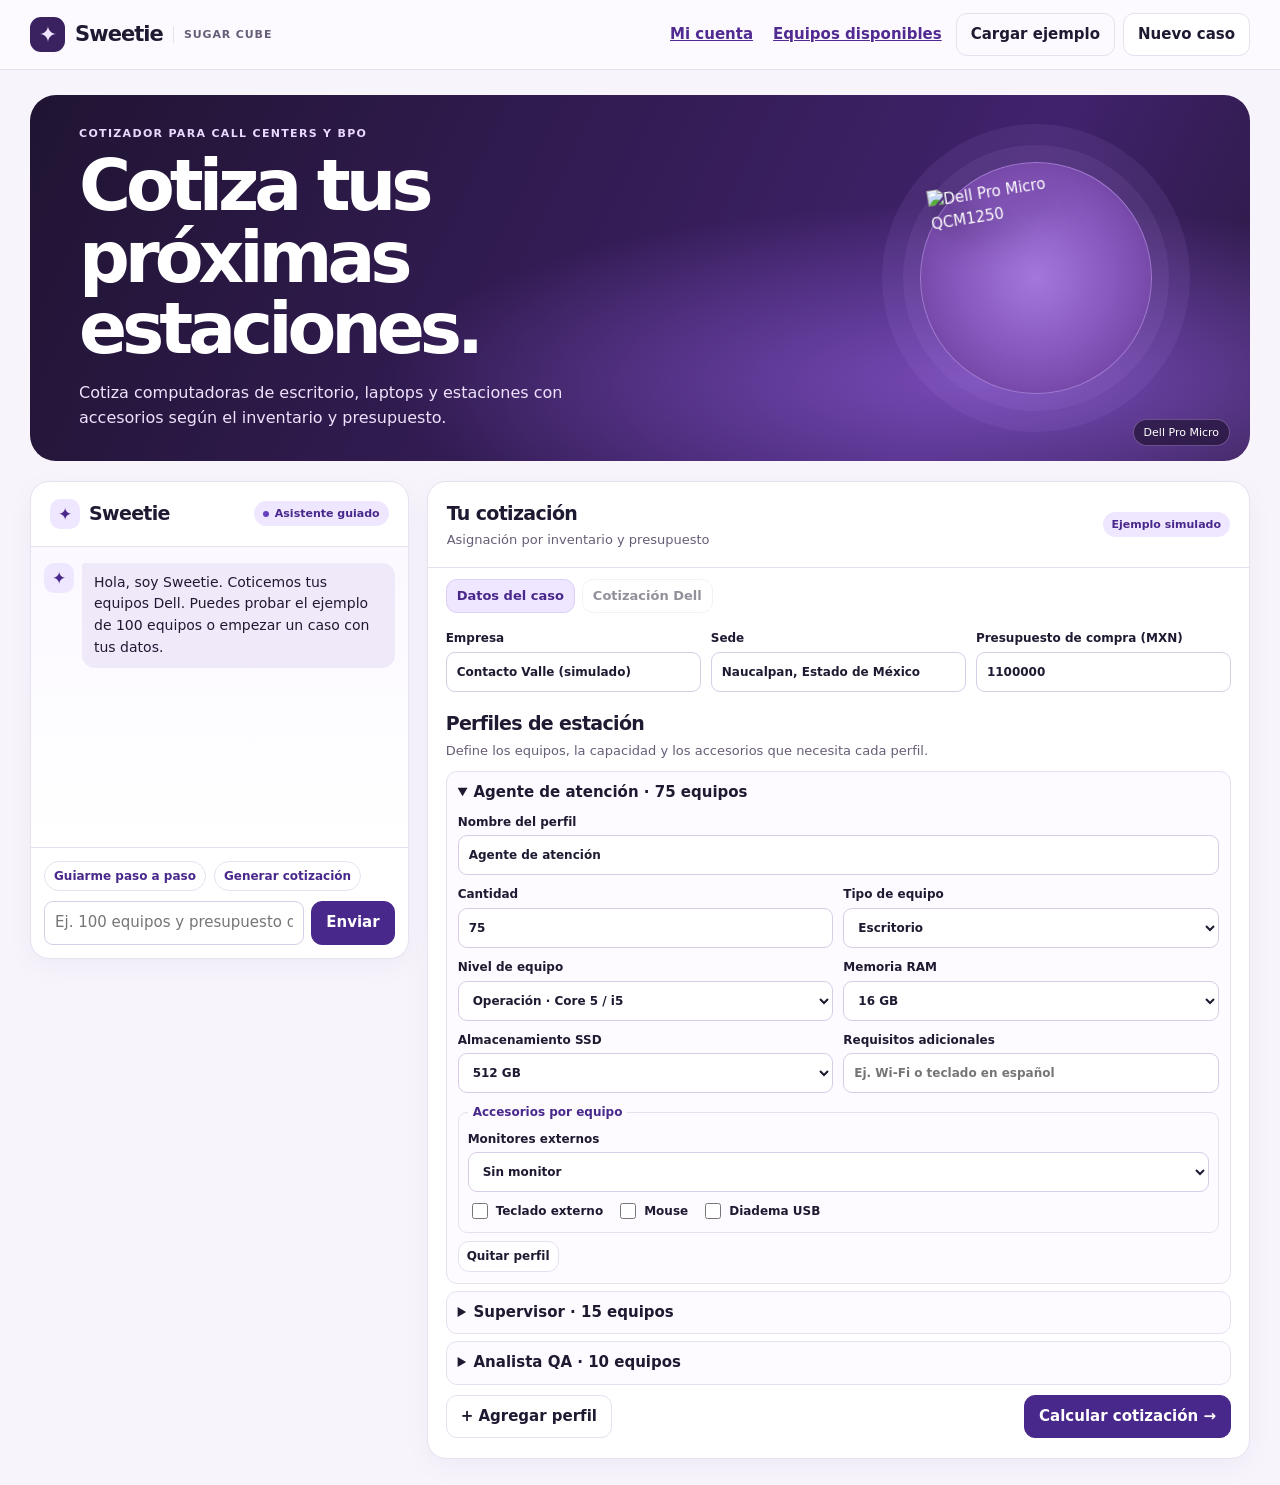
==== commit 91d9e31c: "Add Supabase accounts, inventory, contracts and admin portal" ====
--- a/index.html
+++ b/index.html
@@ -16,9 +16,10 @@
 .quote-grid{display:grid;grid-template-columns:repeat(2,minmax(0,1fr));gap:12px;margin:14px 0}.quote-card{display:flex;flex-direction:column;border:1px solid var(--line);border-radius:14px;overflow:hidden;min-width:0}.summary-grid{display:grid;grid-template-columns:repeat(3,minmax(0,1fr));gap:8px;margin-top:14px}.summary-item{border-radius:11px;background:#f3edff;padding:9px 10px;color:var(--plum);overflow-wrap:anywhere}.summary-item span{display:block;font-size:11px}.summary-item strong{font-size:clamp(15px,2.1vw,24px);letter-spacing:-.045em}.pending{background:#fff2df;color:#773914;border-radius:10px;padding:9px 11px;font-size:13px}.product-info .lines{font-size:12px;color:var(--muted);margin:8px 0 4px;padding-left:16px}.quote-card .price{margin:2px 0 3px}.summary-grid+.quote-grid{margin-top:12px}.product-art{height:152px;display:grid;place-items:center;position:relative;background:radial-gradient(ellipse at 48% 75%,#e0caff,#f7f1ff 75%)}.product-art.new{background:radial-gradient(ellipse at 48% 75%,#d8f0bd,#f1f7e6 78%)}.product-art img{width:110px;height:125px;object-fit:contain;filter:drop-shadow(8px 13px 7px #29193738)}.product-art .tag{position:absolute;left:8px;top:8px;background:white;color:#42266d}.product-info{padding:11px 12px 13px;display:flex;flex:1;flex-direction:column;align-items:flex-start}.product-info h4{font-size:15px;line-height:1.2;margin:0 0 3px;letter-spacing:-.025em}.model{color:var(--muted);font-size:12px;margin:0 0 7px}.price{font-size:clamp(19px,2.3vw,30px);letter-spacing:-.05em;line-height:1.05;font-weight:800;overflow-wrap:anywhere}.price small{font-size:11px;letter-spacing:0}.product-info a{font-size:11px;margin-top:6px}.scroll{overflow:auto}table{border-collapse:collapse;width:100%;min-width:365px;font-size:12px;text-align:left}th,td{padding:8px 6px;border-bottom:1px solid var(--line);vertical-align:top}th{color:var(--muted)}td small{display:block;color:var(--muted)}.report-note{font-size:12px;color:var(--muted);margin:12px 0}.quote-actions{display:flex;flex-wrap:wrap;gap:7px;margin-top:8px}.quote-actions button{font-size:13px}.sr-only{position:absolute;width:1px;height:1px;overflow:hidden;clip-path:inset(50%)}[hidden]{display:none!important}
 @media(max-width:790px){.workspace{grid-template-columns:1fr}.chat-log{height:200px}.hero h1{font-size:clamp(42px,7.5vw,61px)}}@media(max-width:520px){.wrap{width:calc(100% - 24px)}.brand small{display:none}.mast button{font-size:12px;padding:7px 8px}.hero{grid-template-columns:1fr;margin-top:13px}.hero-copy{padding-bottom:8px}.hero-art{min-height:153px}.hero-art::before{width:130px}.hero-art img{height:116px}.hero-art figcaption{right:10px;bottom:8px}.fields.three{grid-template-columns:repeat(2,minmax(0,1fr))}.body{padding:12px}.quote-grid{gap:7px}.product-info{padding:8px}.product-art{height:123px}.product-art img{height:97px}.price{font-size:19px}}@media(prefers-reduced-motion:no-preference){button{transition:background .16s,border-color .16s}}@media print{header,.hero,#chat,.tabs,#editor,.quote-actions,.product-info button{display:none!important}.wrap{width:100%}.workspace{display:block}.panel{border:0;box-shadow:none}}
 </style>
+<script defer src="https://cdn.jsdelivr.net/npm/@supabase/supabase-js@2.119.2/dist/umd/supabase.min.js"></script><script defer src="sweetie-db.js"></script>
 </head>
 <body>
-<header><div class="wrap mast"><div class="brand"><span class="mark" aria-hidden="true">✦</span>Sweetie <small>SUGAR CUBE</small></div><div class="actions"><button id="demo" class="quiet">Cargar ejemplo</button><button id="reset">Nuevo caso</button></div></div></header>
+<header><div class="wrap mast"><div class="brand"><span class="mark" aria-hidden="true">✦</span>Sweetie <small>SUGAR CUBE</small></div><div class="actions"><a id="account-link" href="cuenta.html#login" style="align-self:center;color:#512b91;font-weight:700;padding:6px">Mi cuenta</a><a href="cuenta.html#equipos" style="align-self:center;color:#512b91;font-weight:700;padding:6px">Equipos disponibles</a><button id="demo" class="quiet">Cargar ejemplo</button><button id="reset">Nuevo caso</button></div></div></header>
 <main class="wrap">
   <section class="hero" aria-labelledby="page-title">
     <div class="hero-copy"><p class="overline">Cotizador para call centers y BPO</p><h1 id="page-title">Cotiza tus próximas estaciones.</h1><p>Cotiza computadoras de escritorio, laptops y estaciones con accesorios según el inventario y presupuesto.</p></div>
@@ -121,7 +122,7 @@
   id("edit-tab").setAttribute("aria-pressed",!results);
   id("result-tab").setAttribute("aria-pressed",results);
 }
-function invalidate(){report=null;id("result-tab").disabled=true;}
+function invalidate(){quoteRequest++;report=null;id("result-tab").disabled=true;}
 function say(text,sender="assistant"){
   const message=document.createElement("div");
   message.className="msg "+sender;
@@ -237,10 +238,27 @@
     (extras?'<div class="accessory-list"><h4>Accesorios incluidos</h4><div class="scroll"><table><thead><tr><th>Accesorio</th><th>Cantidad</th><th>Precio unitario</th><th>Subtotal</th></tr></thead><tbody>'+extras+'</tbody></table></div></div>':'')+
     (pending?'<p class="pending">'+pending+' '+(pending===1?'equipo pendiente':'equipos pendientes')+' por disponibilidad de equipos o accesorios, o por presupuesto.</p>':'')+
     '<div class="scroll"><table><thead><tr><th>Perfil</th><th>Solicitados</th><th>Cotizados</th><th>Pendientes</th></tr></thead><tbody>'+rows+'</tbody></table></div>'+
-    '<p class="report-note">Inventario y precios simulados en MXN. El partner debe confirmar disponibilidad, precio final, requisitos adicionales y garantía.</p>'+
-    '<div class="quote-actions"><button class="primary" data-download '+(report.assigned?"":"disabled")+'>Descargar solicitud</button><button data-print>Imprimir / PDF</button></div>';
-}
-function generate(scroll=false){
+    '<p class="report-note">'+(report.userId?"Inventario de Sweetie":"Inventario local de demostración")+' · Precios iniciales de prueba en MXN. El partner debe confirmar disponibilidad, precio final, requisitos adicionales y garantía.</p>'+
+    '<div class="quote-actions"><button class="primary" data-download '+(report.assigned?"":"disabled")+'>Descargar solicitud</button><button data-print>Imprimir / PDF</button>'+(report.userId&&report.assigned?'<button data-save>Guardar en mi perfil</button>':'')+'</div><p class="report-note" role="status" id="save-status"></p>';
+}
+let quoteRequest=0;
+async function getQuoteInventory(){
+  const db=window.sweetieDb;
+  if(!db)return null;
+  const auth=await db.auth.getSession();
+  if(auth.error)throw auth.error;
+  const user=auth.data.session?.user;
+  if(!user)return null;
+  const [lots,parts]=await Promise.all([
+    db.from("sweetie_equipment").select("product,tier,ram,ssd,stock,price").order("id"),
+    db.from("sweetie_accessories").select("accessory,name,stock,price")
+  ]);
+  if(lots.error||parts.error)throw lots.error||parts.error;
+  const peripherals=Object.fromEntries(parts.data.map(({accessory,...row})=>[accessory,row]));
+  if(Object.keys(accessories).some(key=>!peripherals[key]))throw Error("Inventario incompleto");
+  return {userId:user.id,lots:lots.data,peripherals};
+}
+async function generate(scroll=false){
   showTab(false);
   const editor=id("editor");
   for(const section of editor.querySelectorAll("details")){
@@ -252,7 +270,16 @@
     return;
   }
   id("warning").textContent="";
-  report=calculate(data);
+  const request=++quoteRequest;
+  const input=structuredClone(data);
+  try{
+    const cloud=await getQuoteInventory();
+    if(request!==quoteRequest)return;
+    report=cloud?{...calculate(input,cloud.lots,cloud.peripherals),userId:cloud.userId,id:crypto.randomUUID()}:calculate(input);
+  }catch{
+    if(request===quoteRequest){id("warning").textContent="No pude consultar el inventario. Intenta de nuevo.";say("No pude consultar el inventario de tu cuenta. Intenta de nuevo.");}
+    return;
+  }
   guided=null;
   renderResults();
   id("result-tab").disabled=false;
@@ -261,6 +288,23 @@
     ? "Coticé "+report.assigned+" de "+report.requested+" equipos por "+money(report.total)+" MXN con el inventario disponible. "+(report.assigned<report.requested?"En el desglose verás cuáles quedan pendientes.":"Puedes revisar el desglose y descargar la solicitud.")
     : "Con estos datos, ningún equipo pudo asignarse dentro del inventario y el presupuesto. En el desglose puedes ver cuántos quedan pendientes.");
   if(scroll&&window.matchMedia("(max-width:790px)").matches)id("case-title").scrollIntoView({block:"start"});
+}
+async function saveQuote(button){
+  const current=report;
+  if(!current?.userId||!current.assigned||!window.sweetieDb)return;
+  const status=id("save-status");
+  button.disabled=true;
+  try{
+    const auth=await window.sweetieDb.auth.getUser();
+    if(auth.error||auth.data.user?.id!==current.userId)throw Error("Sesión vencida");
+    const payload={id:current.id,user_id:current.userId,company:data.company.trim(),budget:current.budget,total:current.total,requested:current.requested,assigned:current.assigned,details:{city:data.city,profiles:current.profiles,accessories:current.extras}};
+    const result=await window.sweetieDb.from("sweetie_quotes").insert(payload);
+    if(result.error&&result.error.code!=="23505")throw result.error;
+    status.textContent="Cotización guardada. Puedes consultarla en Mi perfil.";
+  }catch{
+    status.textContent="No se pudo guardar. Revisa tu sesión e inténtalo de nuevo.";
+    button.disabled=false;
+  }
 }
 function download(){
   if(!report?.assigned)return;
@@ -307,16 +351,99 @@
   say(guided?prompts[guided]:"El primer perfil está listo. Agrega otros perfiles si los necesitas o genera la cotización.");
 }
 function amount(text){
-  const match=text.match(/^\s*\$?\s*(\d[\d,.]*)\s*(millones?|millon|mil)?(?:\s*(?:mxn|pesos|equipos?|estaciones?))?\s*$/i);
+  const match=text.match(/^\s*\$?\s*(\d[\d,.]*)\s*(millones?|millon|mil)?(?:\s*(?:mxn|pesos|equipos?|estaciones?|laptops?|portatiles?|escritorios?))?\s*$/i);
   if(!match)return null;
   const scale=!match[2]?1:match[2]==="mil"?1000:1000000;
   const digits=scale>1&&/^\d+,\d{1,2}$/.test(match[1])?match[1].replace(",","."):match[1].replace(/,/g,"");
   const result=Number(digits)*scale;
   return Number.isSafeInteger(result)?result:null;
 }
+function interpretMix(text){
+  const typePattern="escritorios?|laptops?|portatiles?|portatil";
+  const typeOf=word=>word.startsWith("escritorio")?"desktop":"laptop";
+  const groupPattern=new RegExp("\\b(\\d+)\\s+(?:(?:equipos|computadoras|pcs)\\s+(?:de\\s+)?)?("+typePattern+")\\b","g");
+  const groups=[...text.matchAll(groupPattern)].map(match=>({type:typeOf(match[2]),qty:Number(match[1]),start:match.index,end:match.index+match[0].length}));
+  if(!groups.length)return null;
+  if(groups.some(group=>group.qty<1||group.qty>100000))return {error:"Indica entre 1 y 100,000 equipos de cada tipo."};
+  const total=[...text.matchAll(/\b(\d+)\s+(?:equipos|estaciones|puestos|computadoras)\b(?!\s+(?:de\s+)?(?:escritorios?|laptops?|portatiles?|portatil)\b)/g)][0];
+  if(total&&Number(total[1])!==groups.reduce((sum,group)=>sum+group.qty,0)){
+    return {error:"El total de equipos no coincide con las cantidades de escritorios y laptops. Confirma cuántos necesitas de cada tipo."};
+  }
+  const budgetMatch=text.match(/\bpresupuesto\s*(?:(?:de|es)\s*)?[:=]?\s*\$?\s*(\d[\d,.]*(?:\s*(?:millones|millon|mil)\b)?)/);
+  const budget=budgetMatch?amount(budgetMatch[1].replace(/[,.]$/,"")):null;
+  if(budgetMatch&&(!budget||budget>1e9))return {error:"Indica un presupuesto válido en pesos mexicanos."};
+  const monitor=text.match(/\bmonitor(?:es)?\b/);
+  let monitoredGroup=-1;
+  let monitoredQty=0;
+  let monitorsPerUnit=1;
+  if(monitor&&!/\bsin\s+(?:un\s+)?monitor(?:es)?\b/.test(text)){
+    if([...text.matchAll(/\bmonitor(?:es)?\b/g)].length>1){
+      return {error:"Indica una sola regla de monitores, por ejemplo: «La mitad de los escritorios con un monitor»."};
+    }
+    const before=text.slice(0,monitor.index);
+    const after=text.slice(monitor.index+monitor[0].length);
+    const explicitAfter=after.match(new RegExp("^\\s+(?:externos?\\s+)?(?:para|en)\\s+(?:(?:los|las|equipos de|todas las|todos los)\\s+)*("+typePattern+")\\b"));
+    const mentions=[...before.matchAll(new RegExp("\\b("+typePattern+")\\b","g"))];
+    const nearest=mentions.at(-1);
+    const latestGroup=groups.findLastIndex(group=>group.end<=monitor.index);
+    if(groups.length>1&&!explicitAfter&&(!nearest||latestGroup<0||
+      (nearest.index<groups[latestGroup].end&&/^\s*[,;.]/.test(before.slice(groups[latestGroup].end))))){
+      return {error:"¿Para cuántos escritorios o laptops necesitas monitor? Indica también el tipo."};
+    }
+    const wantedType=explicitAfter?typeOf(explicitAfter[1]):nearest?typeOf(nearest[1]):null;
+    const matches=groups.map((group,index)=>group.type===wantedType?index:-1).filter(index=>index>=0);
+    monitoredGroup=groups.length===1?0:matches.length===1?matches[0]:latestGroup;
+    if(monitoredGroup<0)return {error:"¿Para cuántos escritorios o laptops necesitas monitor? Indica también el tipo."};
+    const group=groups[monitoredGroup];
+    const clauseStart=latestGroup>=0?groups[latestGroup].end:0;
+    const clauseBefore=before.slice(clauseStart);
+    const half=/\b(?:la\s+mitad|50\s*%)/.test(clauseBefore)||/^\s+para\s+la\s+mitad\b/.test(after);
+    const perUnit=after.match(/\bpor\s+(?:cada\s+)?(?:equipo|estacion|escritorio|laptop|portatil)\b|\bpara\s+cada\b/);
+    const monitorCount=clauseBefore.match(/\b(\d+|dos|un)\s*$/)?.[1];
+    const assignedCount=after.match(/\b(?:para|en)\s+(\d+)\b/)?.[1]??clauseBefore.match(/\b(\d+)\s+(?:de\s+(?:los|las)|(?:equipos|escritorios|laptops)\s+con)\b/)?.[1];
+    const count=monitorCount==="dos"?2:monitorCount==="un"?1:monitorCount?Number(monitorCount):null;
+    if(perUnit)monitorsPerUnit=count??1;
+    if(half&&group.qty%2)return {error:"La mitad de "+group.qty+" equipos no es un número entero. Dime cuántos deben llevar monitor."};
+    monitoredQty=half?group.qty/2:assignedCount?Number(assignedCount):!perUnit&&count!==null?count:group.qty;
+    if(monitoredQty<1||monitoredQty>group.qty||monitorsPerUnit<1||monitorsPerUnit>2){
+      return {error:"Revisa la cantidad solicitada de monitores. Puedes incluir hasta dos por equipo."};
+    }
+  }
+  const profiles=groups.flatMap((group,index)=>{
+    const label=group.type==="desktop"?"Escritorios":"Laptops";
+    const row={...blankProfile(),name:label,type:group.type,tier:"standard",ram:16,ssd:512,accessoriesConfirmed:true};
+    if(index!==monitoredGroup)return [{...row,qty:group.qty}];
+    const rows=[{...row,name:label+" con monitor",qty:monitoredQty,monitor:monitorsPerUnit}];
+    if(group.qty>monitoredQty)rows.push({...row,name:label+" sin monitor",qty:group.qty-monitoredQty});
+    return rows;
+  });
+  if(/\b(?:ram|ssd|teclados?|mouse|raton|diademas?|headsets?)\b/.test(text)){
+    return {profiles,budget,review:true};
+  }
+  return {profiles,budget};
+}
 function capture(message){
   const norm=message.toLowerCase().normalize("NFD").replace(/[\u0300-\u036f]/g,"");
   if(/^(?:generar|ver|calcular) (?:la )?(?:cotizacion|propuesta)$|^cotizar$/.test(norm)){generate(true);return;}
+  const mix=!guided||/\b(?:necesito|requiero|presupuesto)\b/.test(norm)
+    ?interpretMix(norm.replace(/\bescritoprios?\b/g,"escritorio")):null;
+  if(mix){
+    if(mix.error){say(mix.error);return;}
+    const previous=data;
+    data={...previous,company:previous.demo||!previous.company?"Solicitud por chat":previous.company,
+      city:previous.demo?"":previous.city,budget:mix.budget??(previous.demo?"":previous.budget),demo:false,profiles:mix.profiles};
+    guided=null;
+    invalidate();persist();renderCase();showTab(false);
+    const summary=mix.profiles.map(row=>row.qty+" "+row.name.toLowerCase()).join(", ");
+    say("Capturé "+summary+(data.budget?" con presupuesto de "+money(Number(data.budget))+" MXN.":". Falta el presupuesto.")+
+      " Usé 16 GB de RAM y SSD de 512 GB como configuración inicial.");
+    if(mix.review){
+      say("Revisa en Datos del caso la RAM, el SSD y cualquier accesorio adicional que hayas mencionado antes de calcular.");
+    }else if(data.budget){
+      generate(true);
+    }
+    return;
+  }
   if(guided){
     const field=guided;
     const row=data.profiles[0];
@@ -361,7 +488,7 @@
   }
   if(changed.length){invalidate();persist();renderCase();showTab(false);say("Actualicé "+changed.join(" y ")+". Completa tus perfiles y genera la cotización.");return;}
   if(/partner|garantia|stock|inventario/.test(norm)){say("Descarga la solicitud para que el partner Dell confirme precio, disponibilidad y garantía.");return;}
-  say("Puedo capturar la cantidad de equipos y tu presupuesto. Prueba «100 equipos y presupuesto de 900 mil» o selecciona Guiarme paso a paso.");
+  say("Puedo separar escritorios, laptops y monitores. Prueba «38 escritorios, 19 laptops, la mitad de los escritorios con monitor y presupuesto de 600 mil».");
 }
 function replaceCase(next,message){
   if(!data.demo&&data.company&&!window.confirm("¿Reemplazar el caso actual?"))return false;
@@ -372,6 +499,12 @@
   return true;
 }
 id("hero-image").src=catalog.fresh.image;
+window.addEventListener("DOMContentLoaded",()=>{
+  if(!window.sweetieDb)return;
+  void window.sweetieDb.auth.getSession().then(({data})=>{
+    if(data.session)id("account-link").href="cuenta.html#perfil";
+  });
+});
 id("editor").addEventListener("input",event=>{
   const input=event.target;
   const section=input.closest("[data-index]");
@@ -401,6 +534,7 @@
   if(!button)return;
   if(button.hasAttribute("data-download"))download();
   if(button.hasAttribute("data-print"))window.print();
+  if(button.hasAttribute("data-save"))void saveQuote(button);
 });
 id("chat-form").addEventListener("submit",event=>{
   event.preventDefault();const field=id("message");const message=field.value.trim();
